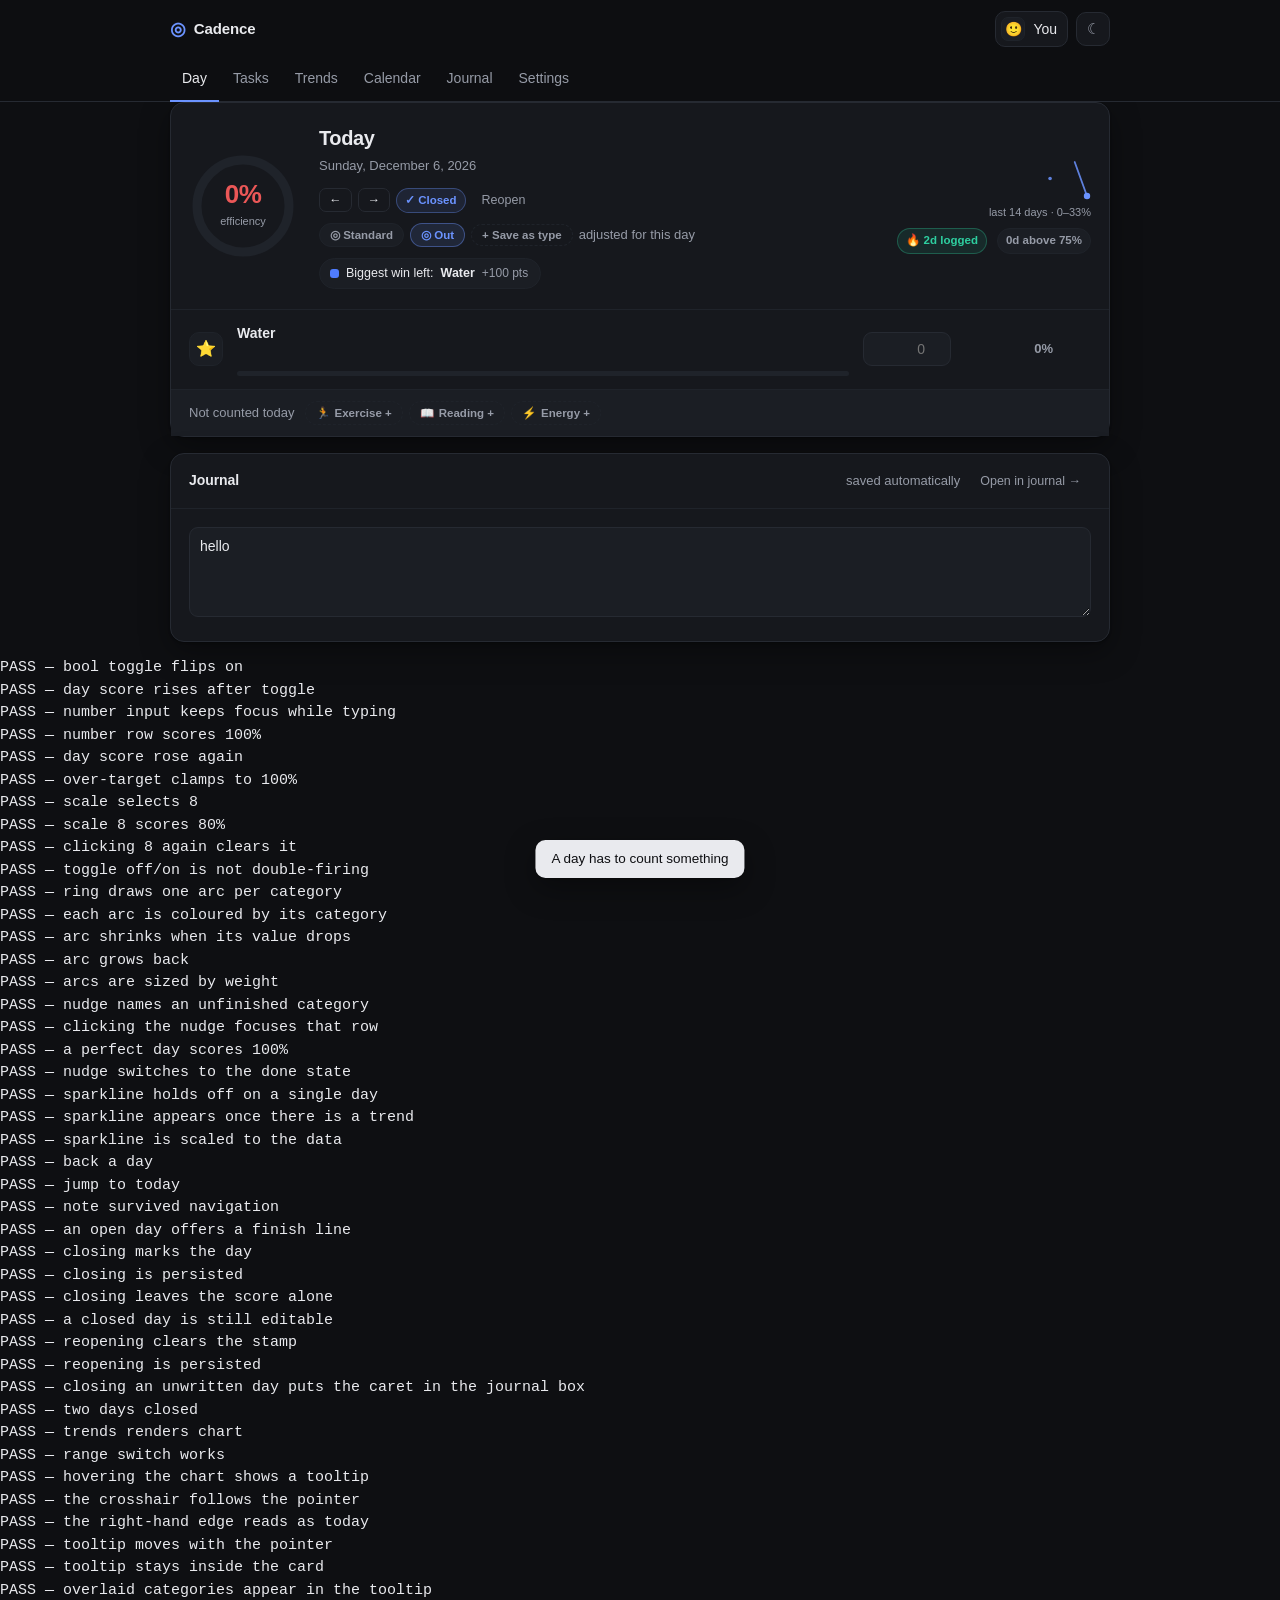
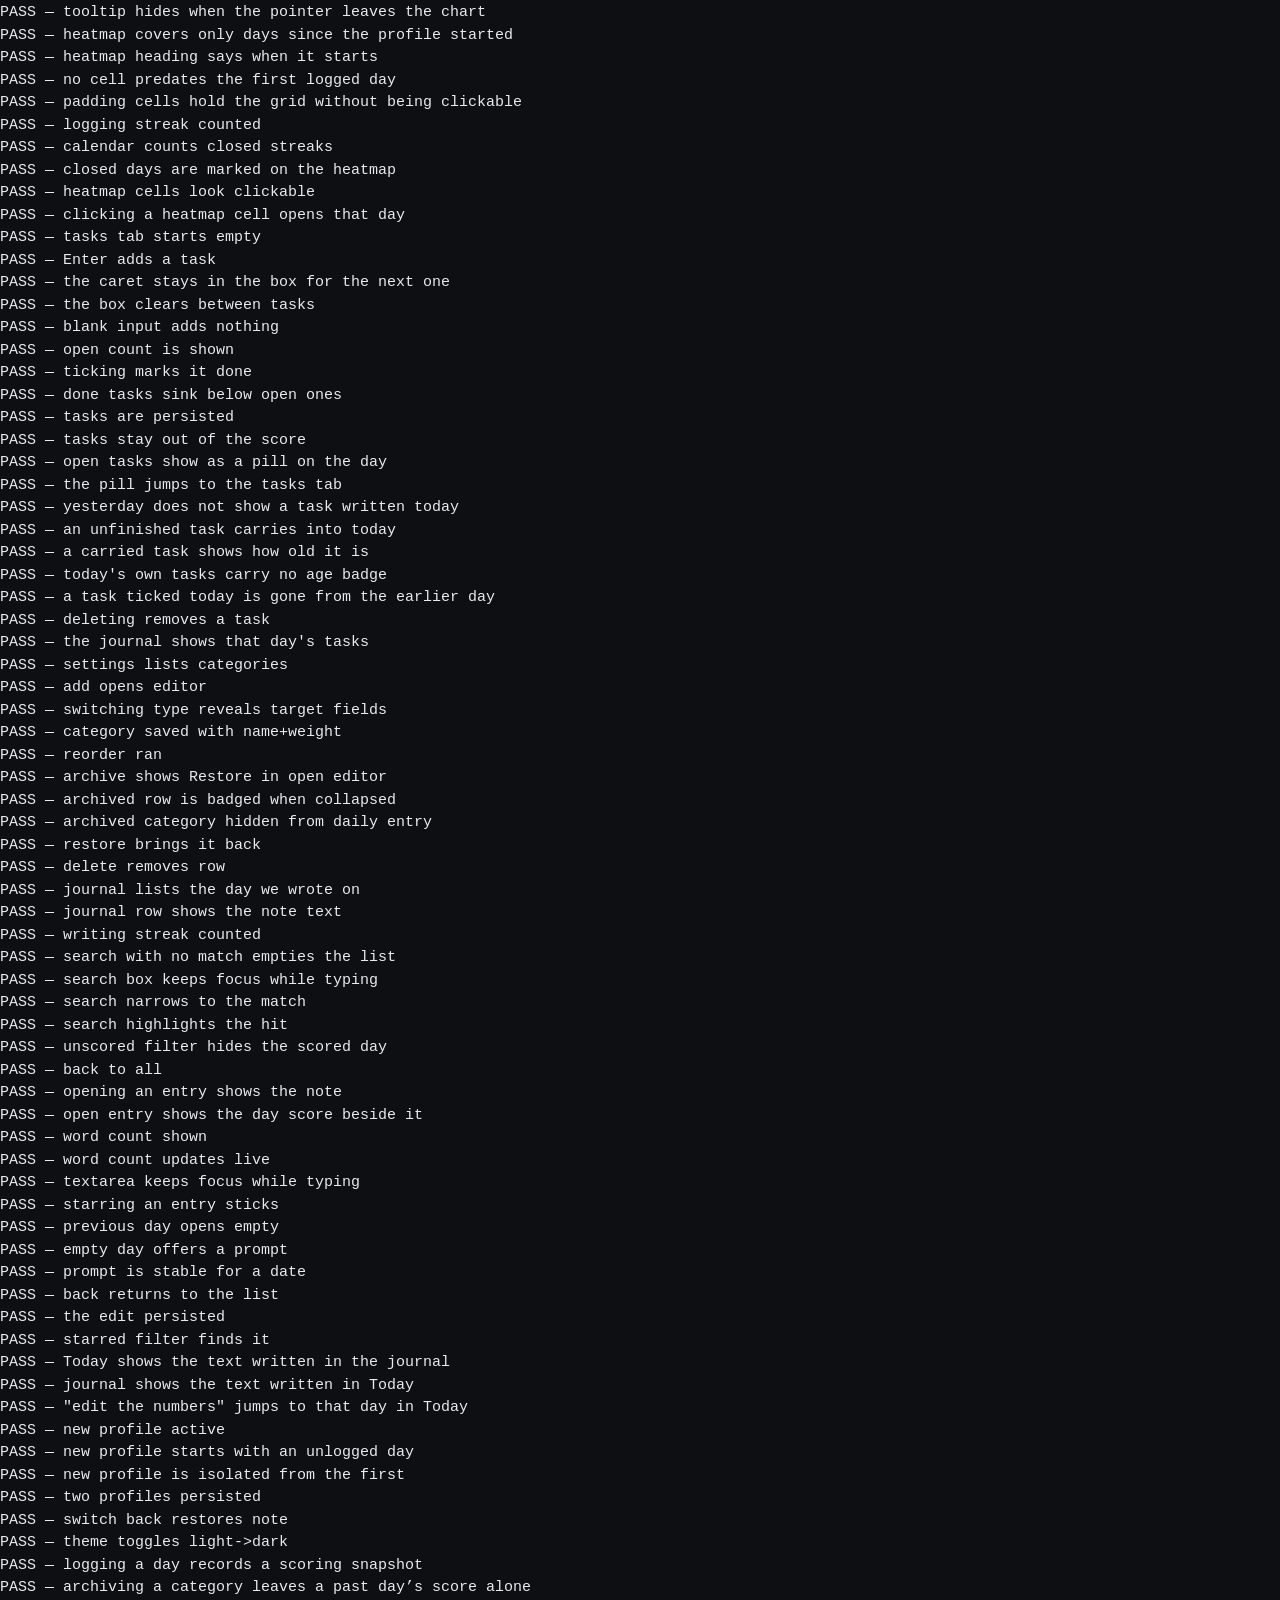
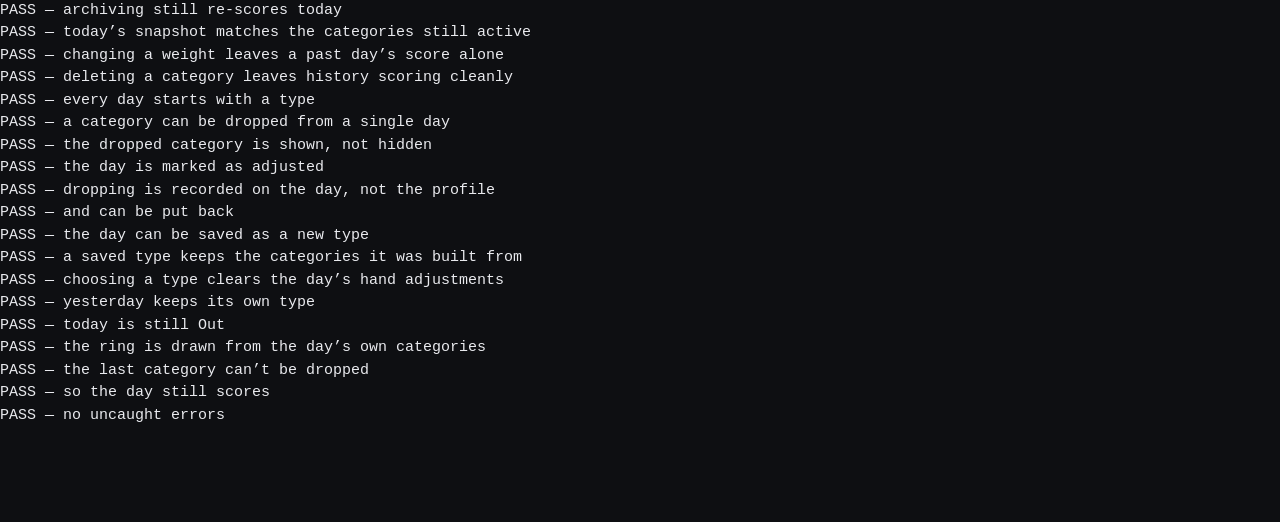
==== smoke-test.html @ 9c0581b5 "Stage 6 step 2: day types, so a Saturday isn't scored as a failed Monday A type is a name, an icon a" ====
<!DOCTYPE html>
<html lang="en"><head><meta charset="utf-8"><title>smoke</title><link rel="stylesheet" href="styles.css"></head>
<body>
<header class="topbar">
  <div class="wrap topbar-inner">
    <div class="brand"><span class="brand-mark">◎</span> Cadence</div>
    <div class="topbar-right">
      <div class="profile-switch">
        <button id="profileBtn" class="profile-btn"><span id="profileAvatar" class="avatar">🙂</span><span id="profileName">—</span></button>
        <div id="profileMenu" class="menu" hidden></div>
      </div>
      <button id="themeBtn" class="icon-btn">◐</button>
    </div>
  </div>
  <nav class="wrap tabs" id="tabs">
    <button class="tab is-active" data-view="today">Day</button>
    <button class="tab" data-view="tasks">Tasks</button>
    <button class="tab" data-view="trends">Trends</button>
    <button class="tab" data-view="calendar">Calendar</button>
    <button class="tab" data-view="journal">Journal</button>
    <button class="tab" data-view="settings">Settings</button>
  </nav>
</header>
<main class="wrap" id="view"></main>
<div id="toast" class="toast" hidden></div>
<input type="file" id="importFile" hidden>
<script>
// Stash any real data before the app boots, and put it back when the run ends —
// this page writes to the same localStorage key the app uses.
window.__saved = localStorage.getItem('cadence.v1');
localStorage.removeItem('cadence.v1');
window.addEventListener('unload', restore);
function restore(){
  if (window.__saved === null) localStorage.removeItem('cadence.v1');
  else localStorage.setItem('cadence.v1', window.__saved);
}
window.__errs=[];window.onerror=(m,s,l)=>{window.__errs.push(m+' @'+l)};
window.confirm=()=>true; window.prompt=()=>'Tester';
</script>
<script src="app.js"></script>
<script>
// `var` so the failsafe block at the bottom can still read the partial results.
var out=[]; const ok=(n,c,d)=>out.push((c?'PASS':'FAIL')+' — '+n+(d&&!c?'  ['+d+']':''));
const click=el=>el.dispatchEvent(new MouseEvent('click',{bubbles:true}));
const q=s=>document.querySelector(s), qq=s=>[...document.querySelectorAll(s)];
const score=()=>q('#ringVal')?q('#ringVal').textContent:'?';
// Select tabs by name, not index — the nav gains tabs over time.
const tab=v=>click(q('.tab[data-view="'+v+'"]'));
const type=(el,v)=>{el.value=v; el.dispatchEvent(new Event('input',{bubbles:true}));};

// --- today: bool toggle
const tog=q('.toggle'); click(tog);
ok('bool toggle flips on', q('.toggle').getAttribute('aria-pressed')==='true');
ok('day score rises after toggle', score()!=='—' && score()!=='0%', 'score='+score());
const after1=score();

// --- number input, live update, no re-render (focus kept)
const num=q('input[data-kind="num"]'); num.focus();
num.value='8'; num.dispatchEvent(new Event('input',{bubbles:true}));
ok('number input keeps focus while typing', document.activeElement===num);
ok('number row scores 100%', num.closest('.metric').querySelector('.m-score').textContent==='100%',
   num.closest('.metric').querySelector('.m-score').textContent);
ok('day score rose again', score()!==after1, 'was '+after1+' now '+score());

// --- over-target clamps at 100
num.value='99'; num.dispatchEvent(new Event('input',{bubbles:true}));
ok('over-target clamps to 100%', num.closest('.metric').querySelector('.m-score').textContent==='100%');

// --- scale
const s8=q('.scale button[data-val="8"]'); click(s8);
ok('scale selects 8', q('.scale button[data-val="8"]').classList.contains('on'));
ok('scale 8 scores 80%', q('.scale').closest('.metric').querySelector('.m-score').textContent==='80%',
   q('.scale').closest('.metric').querySelector('.m-score').textContent);
click(q('.scale button[data-val="8"]'));
ok('clicking 8 again clears it', !q('.scale button[data-val="8"]').classList.contains('on'));

// --- no duplicate listeners: toggle twice returns to off
const t2=q('.toggle'); click(t2); click(q('.toggle'));
ok('toggle off/on is not double-firing', q('.toggle').getAttribute('aria-pressed')==='true');

// --- segmented ring: one arc per category, live-updating
// NB: every render() replaces #view, so re-query after any click — a stale reference
// is detached and its events never reach the delegated listener.
const seg=id=>q('.seg-fill[data-seg="'+id+'"]').getAttribute('stroke-dasharray');
ok('ring draws one arc per category', qq('.seg-fill').length===5, 'arcs='+qq('.seg-fill').length);
ok('each arc is coloured by its category', new Set(qq('.seg-fill').map(a=>a.getAttribute('stroke'))).size===5);
const n1=q('input[data-kind="num"]'), sid=n1.dataset.set;
type(n1,'99'); const segFull=seg(sid);
type(n1,'2');  const segSmall=seg(sid);
ok('arc shrinks when its value drops', parseFloat(segSmall)<parseFloat(segFull), segFull+' -> '+segSmall);
type(n1,'99');
ok('arc grows back', seg(sid)===segFull);

// weight decides how much of the circle a category owns
tab('settings');
click(qq('[data-edit]')[1]);
const wIn=q('[data-f="weight"]'); wIn.value='3'; wIn.dispatchEvent(new Event('change',{bubbles:true}));
click(q('[data-done]')); tab('today');
ok('arcs are sized by weight', (()=>{
  const w=qq('.seg-track').map(t=>parseFloat(t.getAttribute('stroke-dasharray')));
  return Math.max(...w) > Math.min(...w)*2;
})(), qq('.seg-track').map(t=>Math.round(parseFloat(t.getAttribute('stroke-dasharray')))).join('/'));

// --- "one thing left" nudge
ok('nudge names an unfinished category', !!q('#nudge') && q('#nudge').textContent.includes('Biggest win left'), q('#nudge')&&q('#nudge').textContent);
click(q('#nudge'));
ok('clicking the nudge focuses that row', !!document.activeElement.closest('.metric'));
// finish everything -> the nudge turns into the done state
qq('input[data-kind="num"]').forEach(i=>type(i,'999'));
if(q('.toggle').getAttribute('aria-pressed')!=='true') click(q('.toggle'));
click(q('.scale button[data-val="10"]'));
ok('a perfect day scores 100%', score()==='100%', score());
ok('nudge switches to the done state', q('#nudge').classList.contains('done'), q('#nudge').textContent);

// --- sparkline needs more than one logged day
ok('sparkline holds off on a single day', !q('.spark') && !!q('.spark-empty'));
click(q('[data-day="-1"]')); click(q('.toggle'));   // log yesterday too
click(q('[data-day="today"]'));
ok('sparkline appears once there is a trend', !!q('.spark'), q('#view').innerHTML.includes('spark-empty')?'still empty':'?');
ok('sparkline is scaled to the data', /last 14 days · \d+–\d+%/.test(q('.spark-cap').textContent), q('.spark-cap')&&q('.spark-cap').textContent);

// --- notes persist through a view round-trip
q('#note').value='hello'; q('#note').dispatchEvent(new Event('input',{bubbles:true}));

// --- date nav
const before=q('.day-meta h1').textContent;
click(q('[data-day="-1"]'));
ok('back a day', q('.day-meta h1').textContent==='Yesterday', q('.day-meta h1').textContent);
click(q('[data-day="today"]'));
ok('jump to today', q('.day-meta h1').textContent==='Today');
ok('note survived navigation', q('#note').value==='hello', JSON.stringify(q('#note').value));

// --- close the day: a ritual and a stat, never a lock
const scoreBeforeClose=score();
ok('an open day offers a finish line', !!q('[data-close]'));
click(q('[data-close]'));
ok('closing marks the day', !!q('.pill.closed') && !!q('[data-reopen]'));
ok('closing is persisted', localStorage.getItem('cadence.v1').includes('closedAt'));
ok('closing leaves the score alone', score()===scoreBeforeClose, scoreBeforeClose+' -> '+score());
ok('a closed day is still editable', !q('.metric input[disabled]') && !q('.toggle[disabled]'));
click(q('[data-reopen]'));
ok('reopening clears the stamp', !!q('[data-close]') && !q('.pill.closed'));
ok('reopening is persisted', !localStorage.getItem('cadence.v1').includes('closedAt'));
// closing a day with nothing written asks for a line
click(q('[data-day="-1"]'));
click(q('[data-close]'));
ok('closing an unwritten day puts the caret in the journal box', document.activeElement===q('#note'));
click(q('[data-day="today"]')); click(q('[data-close]'));
ok('two days closed', qq('[data-reopen]').length===1);

// --- views render
tab('trends');
ok('trends renders chart', !!q('svg.chart') && q('#view').textContent.includes('average efficiency'));
click(q('[data-range="7"]'));
ok('range switch works', q('#view').textContent.includes('last 7 days'));

// --- chart crosshair
const hover=f=>{const s=q('svg.chart'), b=s.getBoundingClientRect();
  s.dispatchEvent(new PointerEvent('pointermove',{bubbles:true,clientX:b.left+b.width*f,clientY:b.top+b.height/2}));};
hover(0.99);
ok('hovering the chart shows a tooltip', !q('#chartTip').hidden && q('#chartTip').textContent.includes('Overall'),
   q('#chartTip').hidden?'hidden':q('#chartTip').textContent);
ok('the crosshair follows the pointer', !q('#crosshair').hidden);
ok('the right-hand edge reads as today', q('#chartTip').textContent.includes('Today'), q('#chartTip').textContent);
const tipX=q('#chartTip').style.left;
hover(0.05);
ok('tooltip moves with the pointer', q('#chartTip').style.left!==tipX, tipX+' -> '+q('#chartTip').style.left);
ok('tooltip stays inside the card', parseFloat(q('#chartTip').style.left)>=q('#chartTip').offsetWidth/2-0.5,
   'left='+q('#chartTip').style.left+' width='+q('#chartTip').offsetWidth);
// overlay a category and it joins the readout
click(q('[data-toggle-series]'));
hover(0.99);
ok('overlaid categories appear in the tooltip', q('#chartTip').querySelectorAll('.tip-row').length===2,
   'rows='+q('#chartTip').querySelectorAll('.tip-row').length);
q('.stats').dispatchEvent(new PointerEvent('pointermove',{bubbles:true,clientX:5,clientY:5}));
ok('tooltip hides when the pointer leaves the chart', q('#chartTip').hidden && q('#crosshair').hidden);
click(q('[data-toggle-series]'));
tab('calendar');
// the heatmap starts when the profile did — no offering to log days that predate the app
ok('heatmap covers only days since the profile started', qq('.heat i[data-jump]').length===2,
   'loggable cells='+qq('.heat i[data-jump]').length);
ok('heatmap heading says when it starts', q('#view').textContent.includes('Since'),
   q('.card-head h2')&&q('.card-head h2').textContent);
ok('no cell predates the first logged day', (()=>{
  const first=qq('.heat i[data-jump]').map(c=>c.dataset.jump).sort()[0];
  const y=new Date(); y.setDate(y.getDate()-1);
  const yk=y.getFullYear()+'-'+String(y.getMonth()+1).padStart(2,'0')+'-'+String(y.getDate()).padStart(2,'0');
  return first===yk;
})(), qq('.heat i[data-jump]').map(c=>c.dataset.jump).join(','));
ok('padding cells hold the grid without being clickable', qq('.heat i.pre').every(c=>!c.dataset.jump));
ok('logging streak counted', q('#view').textContent.includes('1d'));
ok('calendar counts closed streaks', q('#view').textContent.includes('current closed streak')
   && q('#view').textContent.includes('longest closed streak'));
ok('closed days are marked on the heatmap', qq('.heat i.closed').length===2, 'marked='+qq('.heat i.closed').length);
ok('heatmap cells look clickable', getComputedStyle(q('.heat i[data-jump]')).cursor==='pointer', getComputedStyle(q('.heat i[data-jump]')).cursor);
click(qq('.heat i').find(c=>c.classList.contains('today')));
ok('clicking a heatmap cell opens that day', !!q('.day-head'));
tab('calendar');

// --- tasks: written on a day, carried until ticked, never scored
tab('tasks');
ok('tasks tab starts empty', !q('.task') && q('#view').textContent.includes('Nothing here yet'));
const addTask=t=>{const i=q('#taskInput'); i.value=t;
  i.dispatchEvent(new KeyboardEvent('keydown',{key:'Enter',bubbles:true}));};
addTask('Call the dentist');
addTask('Post the form');
ok('Enter adds a task', qq('.task').length===2, 'tasks='+qq('.task').length);
ok('the caret stays in the box for the next one', document.activeElement===q('#taskInput'));
ok('the box clears between tasks', q('#taskInput').value==='');
ok('blank input adds nothing', (()=>{addTask('   ');return qq('.task').length===2})());
ok('open count is shown', q('#view').textContent.includes('2 to do'));

// ticking one
click(qq('.check')[0]);
ok('ticking marks it done', qq('.task.is-done').length===1);
ok('done tasks sink below open ones', qq('.task')[1].classList.contains('is-done'), qq('.task').map(t=>t.className).join(' | '));
ok('tasks are persisted', localStorage.getItem('cadence.v1').includes('Call the dentist'));

// scoring is untouched
tab('today');
const scoreWithTasks=score();
ok('tasks stay out of the score', scoreWithTasks==='100%', scoreWithTasks);
ok('open tasks show as a pill on the day', !!q('[data-gotasks]') && q('[data-gotasks]').textContent.includes('1'),
   q('[data-gotasks]')&&q('[data-gotasks]').textContent);
click(q('[data-gotasks]'));
ok('the pill jumps to the tasks tab', !!q('#taskInput'));

// carry-over: an unfinished task follows you forward, wearing its age
click(q('[data-day="-1"]'));
ok('yesterday does not show a task written today', qq('.task').length===0, 'tasks='+qq('.task').length);
addTask('Left over from yesterday');
click(q('[data-day="today"]'));
ok('an unfinished task carries into today', q('#view').textContent.includes('Left over from yesterday'));
ok('a carried task shows how old it is', !!q('.task-age') && q('.task-age').textContent==='1d',
   q('.task-age')&&q('.task-age').textContent);
ok('today\'s own tasks carry no age badge', qq('.task').length===3 && qq('.task-age').length===1,
   'tasks='+qq('.task').length+' ages='+qq('.task-age').length);
// ticking a carried task takes it off tomorrow's list, not yesterday's record
click(qq('.check').find(c=>!c.classList.contains('on')));
click(q('[data-day="-1"]'));
ok('a task ticked today is gone from the earlier day', !q('#view').textContent.includes('Left over from yesterday'),
   'still listed on the day it was written');
click(q('[data-day="today"]'));

// deleting
const beforeDel=qq('.task').length;
click(q('[data-taskdel]'));
ok('deleting removes a task', qq('.task').length===beforeDel-1, beforeDel+' -> '+qq('.task').length);

// tasks appear alongside the journal entry for that day
tab('journal'); click(q('.jrow'));
ok('the journal shows that day\'s tasks', !!q('.jb-tasks'), 'no task list in the aside');

// --- a note or a task alone does not count as a logged day
tab('settings');
ok('settings lists categories', qq('.mrow').length===5, 'rows='+qq('.mrow').length);

// --- add / edit / weight / delete a category
click(q('[data-add]'));
ok('add opens editor', !!q('.mrow.editing'));
const nameIn=q('[data-f="name"]'); nameIn.value='Water'; nameIn.dispatchEvent(new Event('change',{bubbles:true}));
const typeSel=q('[data-f="type"]'); typeSel.value='target'; typeSel.dispatchEvent(new Event('change',{bubbles:true}));
ok('switching type reveals target fields', !!q('[data-f="target"]') && !!q('[data-f="unit"]'));
const w=q('[data-f="weight"]'); w.value='3'; w.dispatchEvent(new Event('change',{bubbles:true}));
click(q('[data-color]'));
click(q('[data-done]'));
ok('category saved with name+weight', q('#view').textContent.includes('Water') && q('#view').textContent.includes('weight ×3'));
// reorder
click(qq('[data-move]').filter(b=>b.dataset.dir==='-1' && !b.disabled)[0]);
ok('reorder ran', qq('.mrow').length===6);
// archive
click(q('[data-edit]')); click(q('[data-archive]'));
ok('archive shows Restore in open editor', q('#view').textContent.includes('Restore'));
click(q('[data-done]'));
ok('archived row is badged when collapsed', q('#view').textContent.includes('archived'));
tab('today');
ok('archived category hidden from daily entry', qq('.metric').length===5, 'rows='+qq('.metric').length);
tab('settings');
click(q('[data-edit]')); click(q('[data-archive]')); click(q('[data-done]'));   // restore
ok('restore brings it back', !q('#view').textContent.includes('archived'));
click(q('[data-edit]')); const delId=q('[data-del]').dataset.del; click(q('[data-del]'));
ok('delete removes row', qq('.mrow').length===5, 'rows='+qq('.mrow').length);

// --- journal: the list is a lens on the same note the Today view writes
tab('journal');
ok('journal lists the day we wrote on', qq('.jrow').length===1, 'rows='+qq('.jrow').length);
ok('journal row shows the note text', q('.jrow-text').textContent.includes('hello'));
ok('writing streak counted', q('#view').textContent.includes('writing streak'));

// search
type(q('#jSearch'),'zzzz');
ok('search with no match empties the list', qq('.jrow').length===0 && q('.jlist').textContent.includes('Nothing matches'));
ok('search box keeps focus while typing', (()=>{const s=q('#jSearch');s.focus();type(s,'hell');return document.activeElement===s})());
ok('search narrows to the match', qq('.jrow').length===1);
ok('search highlights the hit', !!q('.jrow-text mark'));
type(q('#jSearch'),'');

// band filter
click(q('[data-jband="unscored"]'));
ok('unscored filter hides the scored day', qq('.jrow').length===0, 'rows='+qq('.jrow').length);
click(q('[data-jband="all"]'));
ok('back to all', qq('.jrow').length===1);

// open an entry, write, come back
click(q('.jrow'));
ok('opening an entry shows the note', q('#jNote') && q('#jNote').value==='hello', q('#jNote')&&q('#jNote').value);
ok('open entry shows the day score beside it', !!q('.jaside #ringVal'));
ok('word count shown', q('#jCount').textContent==='1 word', q('#jCount').textContent);
type(q('#jNote'),'hello there world');
ok('word count updates live', q('#jCount').textContent==='3 words', q('#jCount').textContent);
ok('textarea keeps focus while typing', (()=>{const n=q('#jNote');n.focus();type(n,'hello there world');return document.activeElement===n})());
click(q('[data-jstar]'));
ok('starring an entry sticks', !!q('[data-jstar].on'));
click(q('[data-jday="-1"]'));
ok('previous day opens empty', q('#jNote').value==='');
ok('empty day offers a prompt', !!q('.jprompt'));
ok('prompt is stable for a date', (()=>{const a=q('.jprompt').textContent;click(q('[data-jday="1"]'));click(q('[data-jday="-1"]'));return q('.jprompt').textContent===a})());
click(q('[data-jback]'));
ok('back returns to the list', !!q('.jlist'));
ok('the edit persisted', q('.jrow-text').textContent.includes('hello there world'));
ok('starred filter finds it', (()=>{click(q('[data-jstarred]'));return qq('.jrow').length===1})());
click(q('[data-jstarred]'));

// the journal and Today write the same text
tab('today');
ok('Today shows the text written in the journal', q('#note').value==='hello there world', q('#note').value);
type(q('#note'),'hello');
tab('journal');
ok('journal shows the text written in Today', q('.jrow-text').textContent.includes('hello'));
click(q('.jrow')); click(q('[data-jtoday]'));
ok('"edit the numbers" jumps to that day in Today', !!q('.day-head') && q('.day-meta h1').textContent==='Today');

// --- profile switch + isolation
click(q('#profileBtn')); click(q('[data-newprofile]'));
ok('new profile active', q('#profileName').textContent==='Tester');
tab('today');
ok('new profile starts with an unlogged day', score()==='—' && !q('#note').value, 'score='+score());
ok('new profile is isolated from the first', qq('.metric').length===5);
const raw=JSON.parse(localStorage.getItem('cadence.v1'));
ok('two profiles persisted', Object.keys(raw.profiles).length===2, Object.keys(raw.profiles).length);
click(q('#profileBtn')); click(qq('[data-switch]')[0]);
ok('switch back restores note', (()=>{tab('today');return q('#note').value==='hello'})(), q('#note').value);

// --- theme cycle
click(q('#themeBtn')); const l=document.documentElement.classList.contains('dark');
click(q('#themeBtn')); const d=document.documentElement.classList.contains('dark');
ok('theme toggles light->dark', l===false && d===true, 'light='+l+' dark='+d);

// --- scoring snapshots: history is frozen, the day in progress is not
const dk=n=>{const x=new Date();x.setDate(x.getDate()+n);
  return x.getFullYear()+'-'+String(x.getMonth()+1).padStart(2,'0')+'-'+String(x.getDate()).padStart(2,'0')};
const stored=k=>{const r=JSON.parse(localStorage.getItem('cadence.v1'));
  return r.profiles[r.activeProfileId].entries[k]};
const pct=s=>parseInt(s,10);

tab('today');
if (q('[data-day="today"]')) click(q('[data-day="today"]'));
// three days back: untouched by the tests above, so its snapshot is written here
click(q('[data-day="-1"]')); click(q('[data-day="-1"]')); click(q('[data-day="-1"]'));
click(q('.toggle'));
const yKey=dk(-3), yScore=score();
// Archive anything except the yes/no category — the toggle is how these tests log a day.
const boolId=q('.toggle').dataset.set;
const otherEdit=()=>qq('[data-edit]').filter(b=>b.dataset.edit!==boolId)[0];
ok('logging a day records a scoring snapshot',
   !!stored(yKey) && Object.keys(stored(yKey).scoring||{}).length===qq('.metric').length,
   JSON.stringify(stored(yKey)&&stored(yKey).scoring));

// archive a category the day was scored against — the past must not move
tab('settings'); click(otherEdit()); click(q('[data-archive]'));
tab('today');
ok('archiving a category leaves a past day’s score alone', score()===yScore,
   'was '+yScore+', now '+score());

// the day in progress still follows the current setup
click(q('[data-day="today"]')); click(q('.toggle'));
const t1=pct(score());
tab('settings'); click(otherEdit()); click(q('[data-archive]'));
tab('today');
ok('archiving still re-scores today', pct(score())>t1, 'was '+t1+'%, now '+score());
ok('today’s snapshot matches the categories still active',
   Object.keys(stored(dk(0)).scoring).length===qq('.metric').length,
   Object.keys(stored(dk(0)).scoring).length+' snapshot vs '+qq('.metric').length+' rows');

// a weight change is likewise frozen out of history
click(q('[data-day="-1"]'));
const wBefore=score();
tab('settings'); click(otherEdit());
const wt=q('[data-f="weight"]'); wt.value='5'; wt.dispatchEvent(new Event('change',{bubbles:true}));
tab('today');
ok('changing a weight leaves a past day’s score alone', score()===wBefore,
   'was '+wBefore+', now '+score());

// deleting takes the values with it, so the day rescores — but must not break
tab('settings'); click(otherEdit()); click(q('[data-del]'));
tab('today');
ok('deleting a category leaves history scoring cleanly', score()!=='?' && !isNaN(pct(score())), score());

// --- day types: what a day was for, not one definition for all 365
tab('today');
if (q('[data-day="today"]')) click(q('[data-day="today"]'));
ok('every day starts with a type', !!q('.tchip.on'), q('.types')&&q('.types').textContent);
const rowsAll=qq('.metric').length;
const dropId=qq('.m-off')[0].dataset.dropm;
click(qq('.m-off')[0]);
ok('a category can be dropped from a single day', qq('.metric').length===rowsAll-1,
   rowsAll+' -> '+qq('.metric').length);
ok('the dropped category is shown, not hidden', !!q('[data-addm="'+dropId+'"]'));
ok('the day is marked as adjusted', q('.types').textContent.includes('adjusted'));
ok('dropping is recorded on the day, not the profile',
   (stored(dk(0)).off||[]).length===1 && !(stored(dk(-3)).off||[]).length);
const dropped=score();
click(q('[data-addm="'+dropId+'"]'));
ok('and can be put back', qq('.metric').length===rowsAll && score()!==dropped,
   score()+' vs '+dropped);

// saving the day as a type, which is the only way to make one until Settings catches up
window.prompt=()=>'Out';
click(qq('.m-off')[0]); click(q('[data-savetype]'));
ok('the day can be saved as a new type', qq('.tchip').length>2 &&
   q('.tchip.on').textContent.includes('Out'), q('.types').textContent);
const outRows=qq('.metric').length;
ok('a saved type keeps the categories it was built from', outRows===rowsAll-1,
   outRows+' vs '+rowsAll);
ok('choosing a type clears the day’s hand adjustments', !(stored(dk(0)).off||[]).length);

// the type belongs to the day, not to the app
click(q('[data-day="-1"]'));
ok('yesterday keeps its own type', !q('.tchip.on').textContent.includes('Out'),
   q('.tchip.on').textContent);
click(q('[data-day="today"]'));
ok('today is still Out', q('.tchip.on').textContent.includes('Out'));
ok('the ring is drawn from the day’s own categories', qq('.seg-fill').length===outRows,
   qq('.seg-fill').length+' arcs vs '+outRows+' rows');

// a day always scores something — the last category can't be dropped
window.prompt=()=>'Bare';
while (qq('.m-off').length>1) click(qq('.m-off')[0]);
click(qq('.m-off')[0]);
ok('the last category can’t be dropped', qq('.metric').length===1, qq('.metric').length);
ok('so the day still scores', score()!=='—', score());

ok('no uncaught errors', window.__errs.length===0, window.__errs.join(' | '));
restore();   // hand the browser back its real data
document.title = out.filter(l=>l.startsWith('FAIL')).length ? 'FAILURES' : 'ALL PASS';
const pre=document.createElement('pre'); pre.id='results'; pre.textContent=out.join('\n');
document.body.appendChild(pre);
</script>
<script>
// Failsafe: if the block above threw, it never printed anything and the run looks like
// silence rather than failure. Say so out loud, and show how far it got.
if (!document.getElementById('results')) {
  const pre=document.createElement('pre'); pre.id='results';
  const done = window.out || [];
  pre.textContent = (done.join('\n')+'\n') +
    'SUITE ABORTED after the above — '+(window.__errs.join(' | ')||'no error captured');
  document.body.appendChild(pre);
  document.title='FAILURES';
  restore();
}
</script>
</body></html>
---- styles.css ----
/* ---------- theme ---------- */
:root {
  --bg: #f7f7f8;
  --panel: #ffffff;
  --panel-2: #fbfbfc;
  --line: #e6e6ea;
  --line-soft: #f0f0f3;
  --text: #16171a;
  --muted: #767a85;
  --faint: #9ea3ad;
  --accent: #4f7cff;
  --good: #12b886;
  --warn: #f2994a;
  --bad: #eb5757;
  --shadow: 0 1px 2px rgba(16,17,26,.04), 0 8px 24px rgba(16,17,26,.05);
  --radius: 14px;
  --radius-sm: 9px;
}
/* Dark values are applied via a .dark class on <html>, set by JS from the
   stored preference (auto / light / dark). */
html.dark {
  --bg: #0e0f12;
  --panel: #16181d;
  --panel-2: #1b1e24;
  --line: #262a32;
  --line-soft: #1f232a;
  --text: #e9eaee;
  --muted: #969ba7;
  --faint: #6c7280;
  --accent: #6b93ff;
  --good: #2ecfa0;
  --shadow: 0 1px 2px rgba(0,0,0,.3), 0 10px 30px rgba(0,0,0,.35);
  color-scheme: dark;
}

* { box-sizing: border-box; }
html, body { margin: 0; padding: 0; }
body {
  background: var(--bg);
  color: var(--text);
  font: 15px/1.5 -apple-system, BlinkMacSystemFont, "Segoe UI", Inter, Roboto, Helvetica, Arial, sans-serif;
  -webkit-font-smoothing: antialiased;
  padding-bottom: 80px;
}
.wrap { max-width: 980px; margin: 0 auto; padding: 0 20px; }

/* ---------- topbar ---------- */
.topbar {
  position: sticky; top: 0; z-index: 40;
  background: color-mix(in srgb, var(--bg) 88%, transparent);
  backdrop-filter: saturate(180%) blur(12px);
  border-bottom: 1px solid var(--line);
}
.topbar-inner { display: flex; align-items: center; justify-content: space-between; height: 58px; }
.brand { font-weight: 650; letter-spacing: -.01em; display: flex; align-items: center; gap: 8px; }
.brand-mark { color: var(--accent); font-size: 18px; }
.topbar-right { display: flex; align-items: center; gap: 8px; }

.icon-btn {
  border: 1px solid var(--line); background: var(--panel); color: var(--muted);
  width: 34px; height: 34px; border-radius: 10px; cursor: pointer; font-size: 15px;
  display: grid; place-items: center; transition: .15s;
}
.icon-btn:hover { color: var(--text); border-color: var(--faint); }

.profile-switch { position: relative; }
.profile-btn {
  display: flex; align-items: center; gap: 8px;
  border: 1px solid var(--line); background: var(--panel); color: var(--text);
  padding: 5px 10px 5px 5px; border-radius: 10px; cursor: pointer; font-size: 14px; font-weight: 500;
}
.profile-btn:hover { border-color: var(--faint); }
.avatar {
  width: 24px; height: 24px; border-radius: 7px; background: var(--panel-2);
  display: grid; place-items: center; font-size: 14px; border: 1px solid var(--line-soft);
}
.menu {
  position: absolute; right: 0; top: calc(100% + 6px); min-width: 220px;
  background: var(--panel); border: 1px solid var(--line); border-radius: 12px;
  box-shadow: var(--shadow); padding: 6px; z-index: 50;
}
.menu-item {
  display: flex; align-items: center; gap: 9px; width: 100%; text-align: left;
  background: none; border: 0; color: var(--text); padding: 8px 9px; border-radius: 8px;
  cursor: pointer; font-size: 14px; font-family: inherit;
}
.menu-item:hover { background: var(--panel-2); }
.menu-item.is-active { color: var(--accent); font-weight: 600; }
.menu-sep { height: 1px; background: var(--line-soft); margin: 6px 4px; }

.tabs { display: flex; gap: 2px; }
.tab {
  background: none; border: 0; border-bottom: 2px solid transparent;
  color: var(--muted); font: inherit; font-size: 14px; font-weight: 500;
  padding: 10px 12px 11px; cursor: pointer; margin-bottom: -1px;
}
.tab:hover { color: var(--text); }
.tab.is-active { color: var(--text); border-bottom-color: var(--accent); }

/* ---------- layout ---------- */
main { padding-top: 26px; }
.card {
  background: var(--panel); border: 1px solid var(--line);
  border-radius: var(--radius); box-shadow: var(--shadow);
}
.card + .card { margin-top: 16px; }
.card-head {
  display: flex; align-items: center; justify-content: space-between; gap: 12px;
  padding: 15px 18px; border-bottom: 1px solid var(--line-soft);
}
.card-head h2 { margin: 0; font-size: 14px; font-weight: 600; letter-spacing: -.005em; }
.card-body { padding: 18px; }
.sub { color: var(--muted); font-size: 13px; }
.row { display: flex; align-items: center; gap: 10px; }
.spacer { flex: 1; }
.grid-2 { display: grid; grid-template-columns: 1fr 1fr; gap: 16px; }
@media (max-width: 720px) { .grid-2 { grid-template-columns: 1fr; } }

/* ---------- buttons / inputs ---------- */
button, input, select, textarea { font-family: inherit; }
.btn {
  border: 1px solid var(--line); background: var(--panel); color: var(--text);
  padding: 7px 13px; border-radius: 9px; font-size: 13.5px; font-weight: 500; cursor: pointer;
  transition: .15s;
}
.btn:hover { border-color: var(--faint); }
.btn.primary { background: var(--accent); border-color: var(--accent); color: #fff; }
.btn.primary:hover { filter: brightness(1.06); }
.btn.ghost { border-color: transparent; background: transparent; color: var(--muted); }
.btn.ghost:hover { background: var(--panel-2); color: var(--text); }
.btn.danger { color: var(--bad); border-color: color-mix(in srgb, var(--bad) 35%, var(--line)); }
.btn.sm { padding: 4px 9px; font-size: 12.5px; border-radius: 7px; }

.input, select.input, textarea.input {
  background: var(--panel-2); border: 1px solid var(--line); color: var(--text);
  border-radius: var(--radius-sm); padding: 8px 10px; font-size: 14px; width: 100%;
}
.input:focus { outline: 2px solid color-mix(in srgb, var(--accent) 40%, transparent); outline-offset: -1px; border-color: var(--accent); }
textarea.input { resize: vertical; min-height: 90px; line-height: 1.55; }
label.field { display: block; }
label.field > span { display: block; font-size: 12px; color: var(--muted); margin-bottom: 5px; font-weight: 500; }

/* ---------- today: score header ---------- */
.day-head { display: flex; align-items: center; gap: 22px; padding: 20px 18px; }
.ring { position: relative; flex: none; width: 108px; height: 108px; }
.ring svg { transform: rotate(-90deg); display: block; overflow: visible; }

/* One arc per category: a faint track for its full slice, a colored arc for its score. */
.seg-track { stroke: var(--line-soft); }
.seg-fill {
  transition: stroke-dasharray .4s ease, stroke-width .15s ease, opacity .15s ease;
  cursor: pointer;
}
.ring:hover .seg-fill { opacity: .45; }
.ring:hover .seg-fill.lit, .seg-fill.lit { opacity: 1; stroke-width: 12; }
.metric.lit { background: var(--panel-2); }

.day-side { display: grid; gap: 8px; justify-items: end; }
.spark-cap { font-size: 11px; margin-top: -4px; }
.spark { width: 168px; height: 42px; display: block; overflow: visible; }
.spark-empty { font-size: 11.5px; max-width: 168px; text-align: right; line-height: 1.4; }

.nudge {
  display: flex; align-items: center; gap: 7px; margin-top: 11px;
  background: var(--panel-2); border: 1px solid var(--line-soft); border-radius: 999px;
  padding: 5px 12px 5px 10px; font: inherit; font-size: 12.5px; color: var(--text);
  cursor: pointer; transition: .15s;
}
.nudge:hover { border-color: var(--accent); }
.nudge b { font-weight: 600; }
.nudge .sub { font-size: 12px; }
.nudge.done {
  cursor: default; color: var(--good); font-size: 12.5px;
  border-color: color-mix(in srgb, var(--good) 30%, transparent);
  background: color-mix(in srgb, var(--good) 8%, transparent);
}
.ring-label {
  position: absolute; inset: 0; display: grid; place-items: center; text-align: center;
}
.ring-label b { display: block; font-size: 26px; font-weight: 650; letter-spacing: -.02em; line-height: 1.1; }
.ring-label span { font-size: 11px; color: var(--muted); }
.day-meta h1 { margin: 0 0 3px; font-size: 20px; font-weight: 620; letter-spacing: -.02em; }
.day-nav { display: flex; align-items: center; gap: 6px; margin-top: 12px; }
.pill {
  font-size: 11.5px; font-weight: 600; padding: 3px 8px; border-radius: 999px;
  background: var(--panel-2); border: 1px solid var(--line-soft); color: var(--muted);
}
.pill.good { color: var(--good); border-color: color-mix(in srgb, var(--good) 30%, transparent); background: color-mix(in srgb, var(--good) 10%, transparent); }
.pill.closed { color: var(--accent); border-color: color-mix(in srgb, var(--accent) 35%, transparent); background: color-mix(in srgb, var(--accent) 10%, transparent); }

/* The payoff for closing: the ring gives one pulse, then settles. */
.day-head.just-closed .ring { animation: settle 1.1s cubic-bezier(.2,.9,.25,1); }
@keyframes settle {
  0%   { transform: scale(1); }
  28%  { transform: scale(1.075); }
  100% { transform: scale(1); }
}
.day-head.just-closed .seg-fill { animation: lightup 1.1s ease; }
@keyframes lightup { 0%, 100% { stroke-width: 9; } 30% { stroke-width: 12; } }
@media (prefers-reduced-motion: reduce) {
  .day-head.just-closed .ring, .day-head.just-closed .seg-fill { animation: none; }
}

/* ---------- metric rows ---------- */
.metric {
  display: flex; align-items: center; gap: 14px;
  padding: 13px 18px; border-top: 1px solid var(--line-soft);
}
.metric:first-child { border-top: 0; }
.m-icon {
  width: 34px; height: 34px; flex: none; border-radius: 10px; display: grid; place-items: center;
  font-size: 16px; background: var(--panel-2); border: 1px solid var(--line-soft);
}
.m-main { flex: 1; min-width: 0; }
.m-name { font-size: 14px; font-weight: 550; display: flex; align-items: center; gap: 7px; }
.m-sub { font-size: 12px; color: var(--faint); margin-top: 2px; }
/* Quieter rows: the goal/weight line is reference, not something to read every day.
   Only where hovering is possible — on touch there is no way to reveal it. */
@media (hover: hover) {
  .m-sub { opacity: 0; transition: opacity .15s ease; }
  .metric:hover .m-sub, .metric:focus-within .m-sub, .metric.lit .m-sub { opacity: 1; }
}
.m-input { flex: none; display: flex; align-items: center; gap: 8px; }
.m-input .input { width: 88px; text-align: right; }
.m-score { flex: none; width: 46px; text-align: right; font-size: 13px; font-weight: 600; color: var(--muted); font-variant-numeric: tabular-nums; }
.streak { font-size: 11.5px; color: var(--warn); font-weight: 600; }

.bar { height: 5px; border-radius: 99px; background: var(--line-soft); overflow: hidden; margin-top: 7px; }
.bar > i { display: block; height: 100%; border-radius: 99px; transition: width .25s ease; }

/* toggle */
.toggle {
  --w: 46px; width: var(--w); height: 27px; border-radius: 99px; border: 1px solid var(--line);
  background: var(--panel-2); position: relative; cursor: pointer; transition: .18s; flex: none;
}
.toggle::after {
  content: ""; position: absolute; top: 2px; left: 2px; width: 21px; height: 21px; border-radius: 50%;
  background: var(--panel); box-shadow: 0 1px 3px rgba(0,0,0,.25); transition: .18s;
}
.toggle[aria-pressed="true"] { background: var(--good); border-color: var(--good); }
.toggle[aria-pressed="true"]::after { left: calc(100% - 23px); background: #fff; }

/* scale */
.scale { display: flex; gap: 4px; }
.scale button {
  width: 26px; height: 28px; border-radius: 7px; border: 1px solid var(--line);
  background: var(--panel-2); color: var(--muted); cursor: pointer; font-size: 12px; padding: 0;
}
.scale button:hover { border-color: var(--faint); }
.scale button.on { background: var(--accent); border-color: var(--accent); color: #fff; font-weight: 600; }
@media (max-width: 720px) {
  .day-head { flex-wrap: wrap; gap: 16px; }
  .day-side { justify-items: start; flex: 1 1 100%; }
  .spark, .spark-empty { width: 100%; text-align: left; }
}
@media (max-width: 640px) {
  /* Icon and name stay on one line; the control drops to a second line, right-aligned,
     so the bar still sits directly under the name it belongs to. */
  .metric { flex-wrap: wrap; row-gap: 10px; column-gap: 12px; }
  .m-main { flex: 1 1 130px; }
  .m-input { order: 1; margin-left: auto; }
  .m-score { order: 2; }
  .scale button { width: 24px; }
  .m-sub { opacity: 1; }
}

/* ---------- day types ---------- */
/* What kind of day this is. Chips rather than a dropdown: the choice is worth seeing
   without a click, since picking the wrong one quietly changes what the score means. */
.types { display: flex; flex-wrap: wrap; align-items: center; gap: 6px; margin-top: 10px; }
.tchip {
  display: inline-flex; align-items: center; gap: 5px;
  font-size: 11.5px; font-weight: 600; padding: 4px 10px; border-radius: 999px;
  background: var(--panel-2); border: 1px solid var(--line-soft); color: var(--muted);
  cursor: pointer; transition: color .12s, border-color .12s, background .12s;
}
.tchip:hover { color: var(--text); border-color: var(--faint); }
.tchip.on {
  color: var(--accent); border-color: color-mix(in srgb, var(--accent) 40%, transparent);
  background: color-mix(in srgb, var(--accent) 12%, transparent);
}
.tchip.ghost { background: transparent; border-style: dashed; }

/* Categories this kind of day doesn't count — visible, so nothing vanishes silently. */
.offstrip {
  display: flex; flex-wrap: wrap; align-items: center; gap: 6px;
  padding: 11px 18px; border-top: 1px solid var(--line-soft); background: var(--panel-2);
}
.offstrip .sub { margin-right: 4px; }

/* Drop a category from this day alone. Quiet until the row is touched. */
.m-off {
  flex: none; width: 24px; height: 24px; border-radius: 8px; cursor: pointer;
  border: 1px solid transparent; background: transparent; color: var(--faint);
  font-size: 14px; line-height: 1; opacity: 0; transition: opacity .12s, color .12s;
}
.metric:hover .m-off, .m-off:focus-visible { opacity: 1; }
.m-off:hover { color: var(--bad); border-color: var(--line); }

/* ---------- tasks ---------- */
.tasks-head { align-items: flex-start; }
/* A count, not a percentage — tasks are not scored, and a coloured ring would imply
   they were, with a bad day's worth of red for a list you simply wrote long. */
.task-count { flex: none; text-align: right; color: var(--muted); }
.task-count b { display: block; font-size: 22px; font-weight: 620; color: var(--text); font-variant-numeric: tabular-nums; }
.task-count span { font-size: 12px; }
.task-add {
  display: flex; gap: 8px; align-items: center;
  padding: 12px 18px; border-top: 1px solid var(--line-soft); border-bottom: 1px solid var(--line-soft);
}
.task-add .input { flex: 1; }

.task {
  display: flex; align-items: center; gap: 12px;
  padding: 11px 18px; border-top: 1px solid var(--line-soft);
}
.task:first-of-type { border-top: 0; }
.task-text { font-size: 14.5px; line-height: 1.4; }
.task.is-done .task-text { color: var(--faint); text-decoration: line-through; }
.task-del { color: var(--faint); font-size: 15px; line-height: 1; padding: 2px 7px; opacity: 0; }
.task:hover .task-del, .task-del:focus-visible { opacity: 1; }
.task-del:hover { color: var(--bad); }

/* Age, not urgency — quiet until it has been sitting a while. */
.task-age {
  flex: none; font-size: 11px; font-weight: 600; padding: 2px 7px; border-radius: 999px;
  background: var(--panel-2); border: 1px solid var(--line-soft); color: var(--faint);
}
.task-age[title*="3 days"], .task-age[title*="4 days"], .task-age[title*="5 days"],
.task-age[title*="6 days"], .task-age[title*="7 days"] { color: var(--warn); border-color: color-mix(in srgb, var(--warn) 30%, transparent); }

.check {
  flex: none; width: 22px; height: 22px; border-radius: 7px; cursor: pointer;
  border: 1.5px solid var(--line); background: var(--panel-2); transition: .15s;
  display: grid; place-items: center;
}
.check:hover { border-color: var(--accent); }
.check.on { background: var(--good); border-color: var(--good); }
.check.on::after { content: "✓"; color: #fff; font-size: 13px; font-weight: 700; line-height: 1; }

.tasks-pill { cursor: pointer; font-family: inherit; color: var(--accent);
  border-color: color-mix(in srgb, var(--accent) 30%, transparent); }
.tasks-pill:hover { background: color-mix(in srgb, var(--accent) 12%, transparent); }
.jb-tasks { margin-top: 2px; padding-top: 12px; border-top: 1px solid var(--line-soft); }
.jb-row .tick { color: var(--faint); font-size: 12px; width: 12px; flex: none; }
.jb-row.is-done .jb-name { color: var(--faint); text-decoration: line-through; }

/* ---------- journal ---------- */
.jtools {
  display: flex; align-items: center; gap: 10px; flex-wrap: wrap;
  padding: 12px 18px; border-bottom: 1px solid var(--line-soft);
}
.jsearch { flex: 1 1 240px; min-width: 0; }
.jdate { flex: none; display: flex; align-items: center; gap: 7px; }
.jdate > span { font-size: 12px; color: var(--muted); font-weight: 500; }
.jdate .input { padding: 4px 8px; font-size: 12.5px; color: var(--muted); width: auto; }
.chips { display: flex; gap: 6px; flex-wrap: wrap; }
.chip {
  border: 1px solid var(--line); background: var(--panel); color: var(--muted);
  padding: 4px 10px; border-radius: 999px; font-size: 12.5px; font-weight: 500;
  cursor: pointer; transition: .15s; white-space: nowrap;
}
.chip:hover { border-color: var(--faint); color: var(--text); }
.chip.on { background: var(--accent); border-color: var(--accent); color: #fff; }

.jrow {
  display: flex; align-items: flex-start; gap: 14px; width: 100%; text-align: left;
  padding: 14px 18px; border-top: 1px solid var(--line-soft);
  background: none; border-left: 0; border-right: 0; border-bottom: 0;
  color: var(--text); font: inherit; cursor: pointer; transition: background .15s;
}
.jlist > .jrow:first-child { border-top: 0; }
.jrow:hover { background: var(--panel-2); }
.jrow-main { flex: 1; min-width: 0; }
.jrow-head { display: flex; align-items: center; gap: 8px; font-size: 14px; }
.jrow-head b { font-weight: 550; }
.jrow-text {
  display: -webkit-box; -webkit-line-clamp: 2; -webkit-box-orient: vertical; overflow: hidden;
  color: var(--muted); font-size: 13.5px; line-height: 1.5; margin-top: 3px;
}
.jrow-text mark { background: color-mix(in srgb, var(--warn) 35%, transparent); color: inherit; border-radius: 3px; }
.mini-ring { flex: none; transform: rotate(-90deg); }
.mini-ring-txt {
  transform: rotate(90deg); transform-origin: 17px 17px;
  fill: var(--muted); font-size: 11px; font-weight: 600; font-family: inherit;
}
.star { color: var(--faint); font-size: 14px; }
.star.on { color: var(--warn); }

.jday { display: grid; grid-template-columns: 1fr 240px; gap: 0; }
.jwrite { padding: 18px; min-width: 0; }
.jprompt {
  color: var(--muted); font-size: 14px; font-style: italic;
  padding: 0 0 11px; margin-bottom: 3px;
}
textarea.jnote { min-height: 340px; font-size: 15px; line-height: 1.65; }
.jmeta { margin-top: 9px; }
.jaside { border-left: 1px solid var(--line-soft); padding: 18px; display: grid; gap: 14px; align-content: start; }
.jaside-score { display: grid; place-items: center; }
.jb { display: grid; gap: 9px; }
.jb-row { display: flex; align-items: center; gap: 8px; font-size: 13px; color: var(--muted); }
.jb-name { min-width: 0; overflow: hidden; text-overflow: ellipsis; white-space: nowrap; }
.jb-row b { color: var(--text); font-variant-numeric: tabular-nums; }
@media (max-width: 720px) {
  .jday { grid-template-columns: 1fr; }
  .jaside { border-left: 0; border-top: 1px solid var(--line-soft); }
}

/* ---------- charts ---------- */
.chart-wrap { position: relative; }
.chart { width: 100%; height: auto; display: block; overflow: visible; }
.chart-tip {
  position: absolute; top: 0; transform: translateX(-50%);
  background: var(--panel); border: 1px solid var(--line); border-radius: 10px;
  box-shadow: var(--shadow); padding: 8px 11px; font-size: 12.5px; min-width: 148px;
  pointer-events: none; z-index: 5;
}
.tip-date { font-weight: 600; margin-bottom: 5px; font-size: 12.5px; }
.tip-row { display: flex; align-items: center; gap: 7px; color: var(--muted); line-height: 1.8; }
.tip-row b { color: var(--text); font-variant-numeric: tabular-nums; }
.chart .grid-line { stroke: var(--line-soft); stroke-width: 1; }
.chart .axis-text { fill: var(--faint); font-size: 10px; }
.legend { display: flex; flex-wrap: wrap; gap: 6px 14px; margin-top: 12px; }
.legend button {
  display: flex; align-items: center; gap: 6px; font-size: 12.5px; color: var(--muted);
  background: none; border: 0; cursor: pointer; padding: 2px 0;
}
.legend button.off { opacity: .35; }
.dot { width: 9px; height: 9px; border-radius: 3px; flex: none; }

.stats { display: grid; grid-template-columns: repeat(4, 1fr); gap: 1px; background: var(--line-soft); }
.stats.cols-3 { grid-template-columns: repeat(3, 1fr); }
@media (max-width: 640px) { .stats, .stats.cols-3 { grid-template-columns: repeat(2, 1fr); } }
.stat { background: var(--panel); padding: 16px 18px; }
.stat b { display: block; font-size: 22px; font-weight: 620; letter-spacing: -.02em; font-variant-numeric: tabular-nums; }
.stat span { font-size: 12px; color: var(--muted); }

/* heatmap */
.heat-scroll { overflow-x: auto; padding-bottom: 4px; }
.heat {
  display: grid; grid-template-rows: repeat(7, 12px); grid-auto-flow: column; grid-auto-columns: 12px;
  gap: 3px; min-width: max-content;
}
/* Every cell opens that day — say so. */
.heat i { border-radius: 3px; background: var(--line-soft); cursor: pointer; transition: transform .1s ease; }
.heat i:hover { transform: scale(1.35); outline: 1px solid var(--faint); }
/* Padding cells before the profile started: they hold the week grid square, nothing more. */
.heat i.pre { background: none; cursor: default; pointer-events: none; }
.heat i[data-lvl="0"] { background: color-mix(in srgb, var(--bad) 55%, var(--line-soft)); }
.heat i[data-lvl="1"] { background: color-mix(in srgb, var(--warn) 45%, var(--line-soft)); }
.heat i[data-lvl="2"] { background: color-mix(in srgb, var(--good) 30%, var(--line-soft)); }
.heat i[data-lvl="3"] { background: color-mix(in srgb, var(--good) 60%, var(--line-soft)); }
.heat i[data-lvl="4"] { background: var(--good); }
.heat i.today { outline: 2px solid var(--accent); outline-offset: 1px; }
/* Closed days carry a faint inset ring — visible when you look, quiet when you don't. */
.heat i.closed { box-shadow: inset 0 0 0 1.5px color-mix(in srgb, var(--text) 40%, transparent); }
.heat-legend { display: flex; align-items: center; gap: 5px; font-size: 11.5px; color: var(--faint); margin-top: 12px; }
.heat-legend i { width: 12px; height: 12px; border-radius: 3px; display: block; }
.months { display: flex; font-size: 10.5px; color: var(--faint); min-width: max-content; margin-bottom: 5px; }

/* settings list */
.mrow {
  display: flex; align-items: center; gap: 12px; padding: 12px 18px; border-top: 1px solid var(--line-soft);
}
.mrow:first-child { border-top: 0; }
.mrow.editing { background: var(--panel-2); }
.editor { padding: 4px 18px 18px; display: grid; gap: 12px; grid-template-columns: repeat(4, 1fr); }
@media (max-width: 720px) { .editor { grid-template-columns: repeat(2, 1fr); } }
.editor .full { grid-column: 1 / -1; }
.swatches { display: flex; gap: 6px; flex-wrap: wrap; }
.swatches button { width: 22px; height: 22px; border-radius: 6px; border: 2px solid transparent; cursor: pointer; }
.swatches button.on { border-color: var(--text); }
.empty { padding: 40px 18px; text-align: center; color: var(--muted); font-size: 14px; }

/* toast */
.toast {
  position: fixed; bottom: 22px; left: 50%;
  background: var(--text); color: var(--bg); padding: 9px 16px; border-radius: 10px;
  font-size: 13.5px; font-weight: 500; z-index: 100; box-shadow: var(--shadow);
  animation: toast-in .22s cubic-bezier(.2,.9,.3,1);
}
@keyframes toast-in {
  from { opacity: 0; transform: translate(-50%, 10px); }
  to   { opacity: 1; transform: translate(-50%, 0); }
}
.toast:not([hidden]) { transform: translateX(-50%); }

/* Keyboard users can see where they are; mouse users are not shown an outline. */
:focus-visible { outline: 2px solid var(--accent); outline-offset: 2px; border-radius: 6px; }
.tab:focus-visible, .chip:focus-visible, .jrow:focus-visible { outline-offset: -2px; }
@media (prefers-reduced-motion: reduce) {
  .toast { animation: none; }
  .heat i, .bar > i, .seg-fill { transition: none; }
}
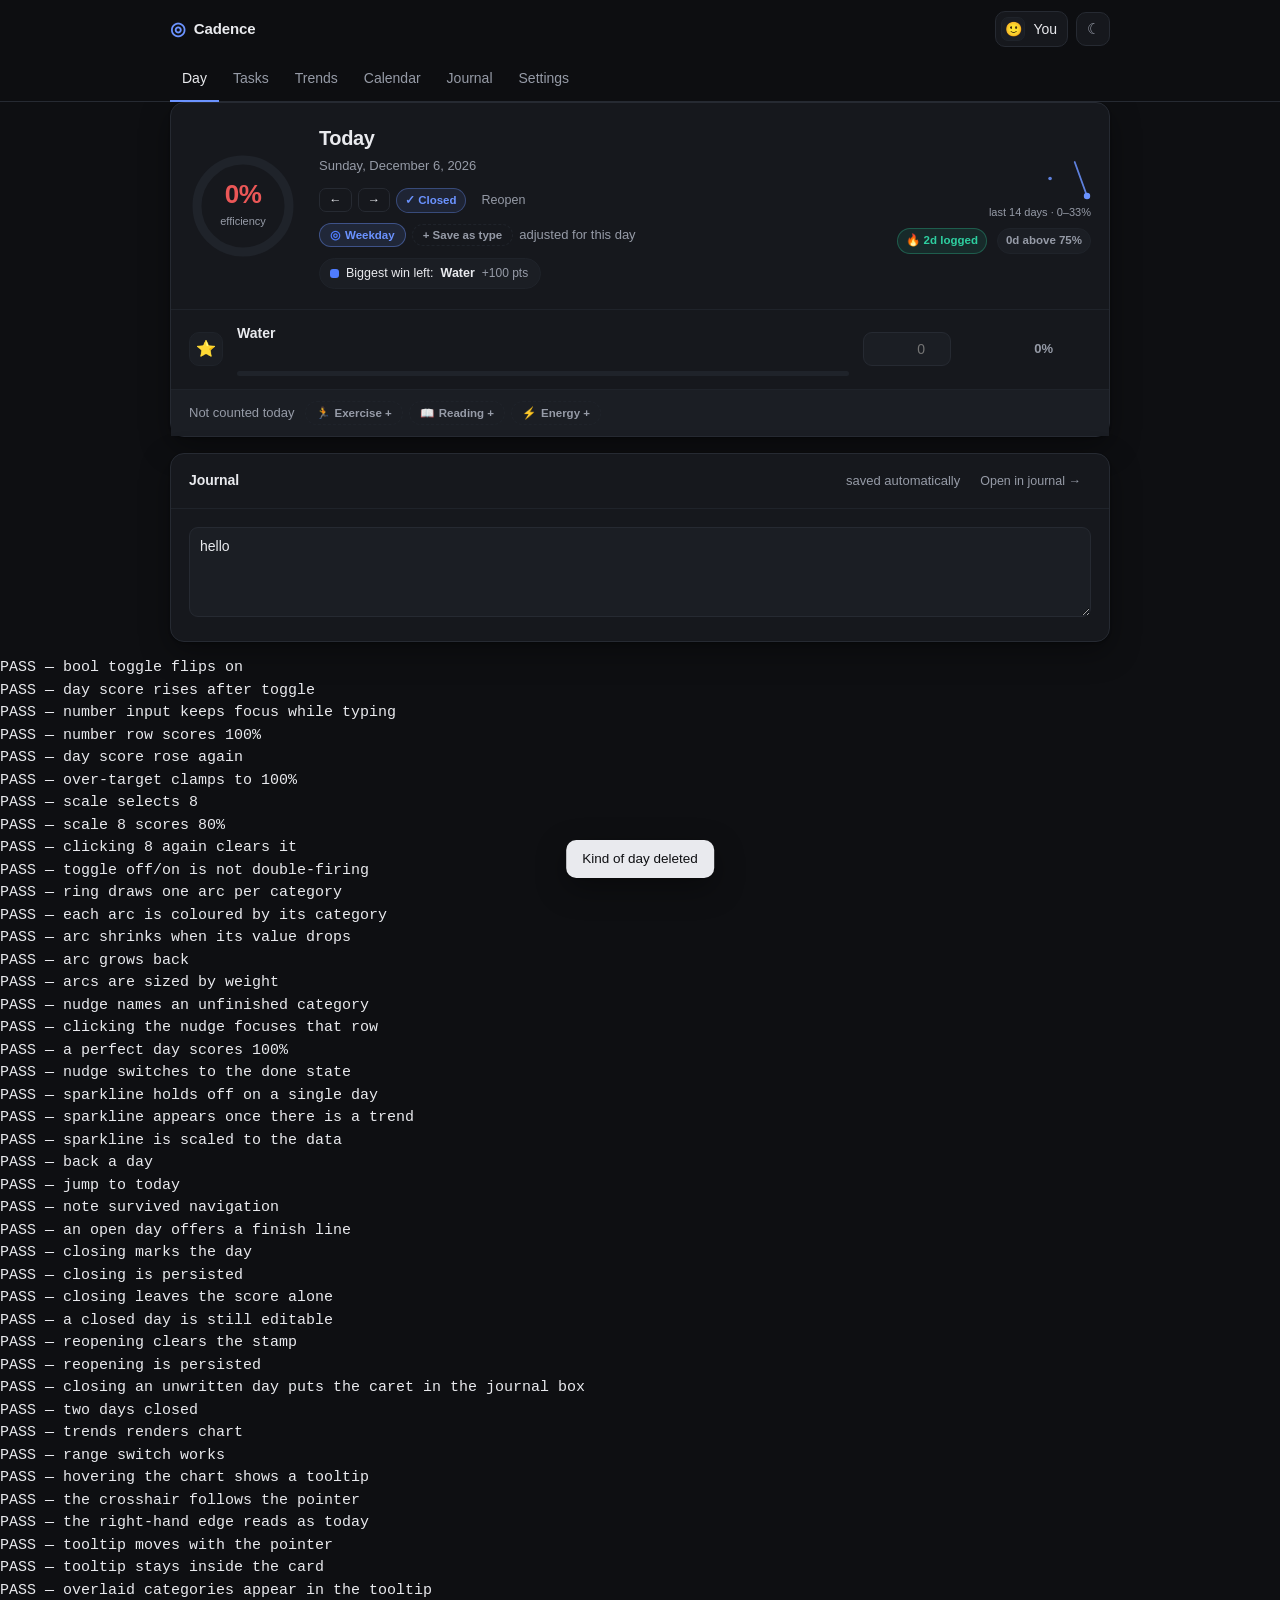
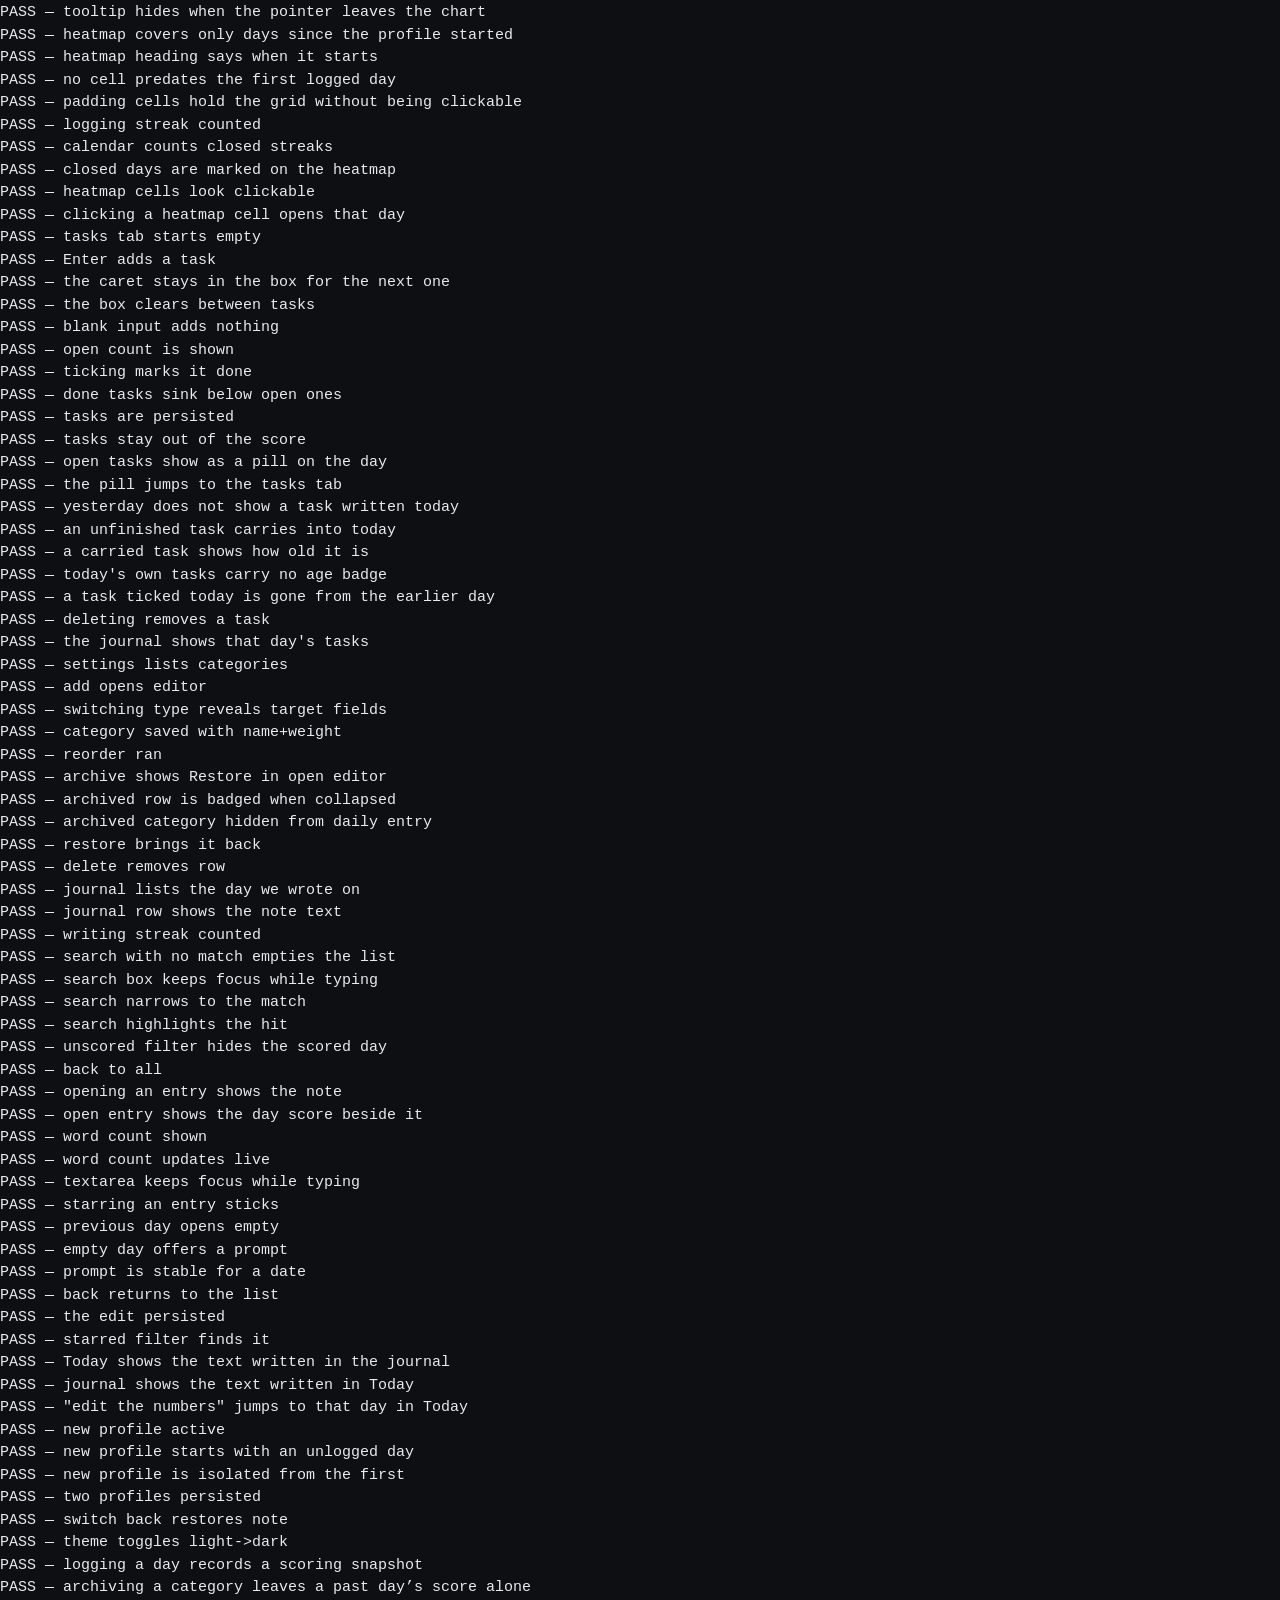
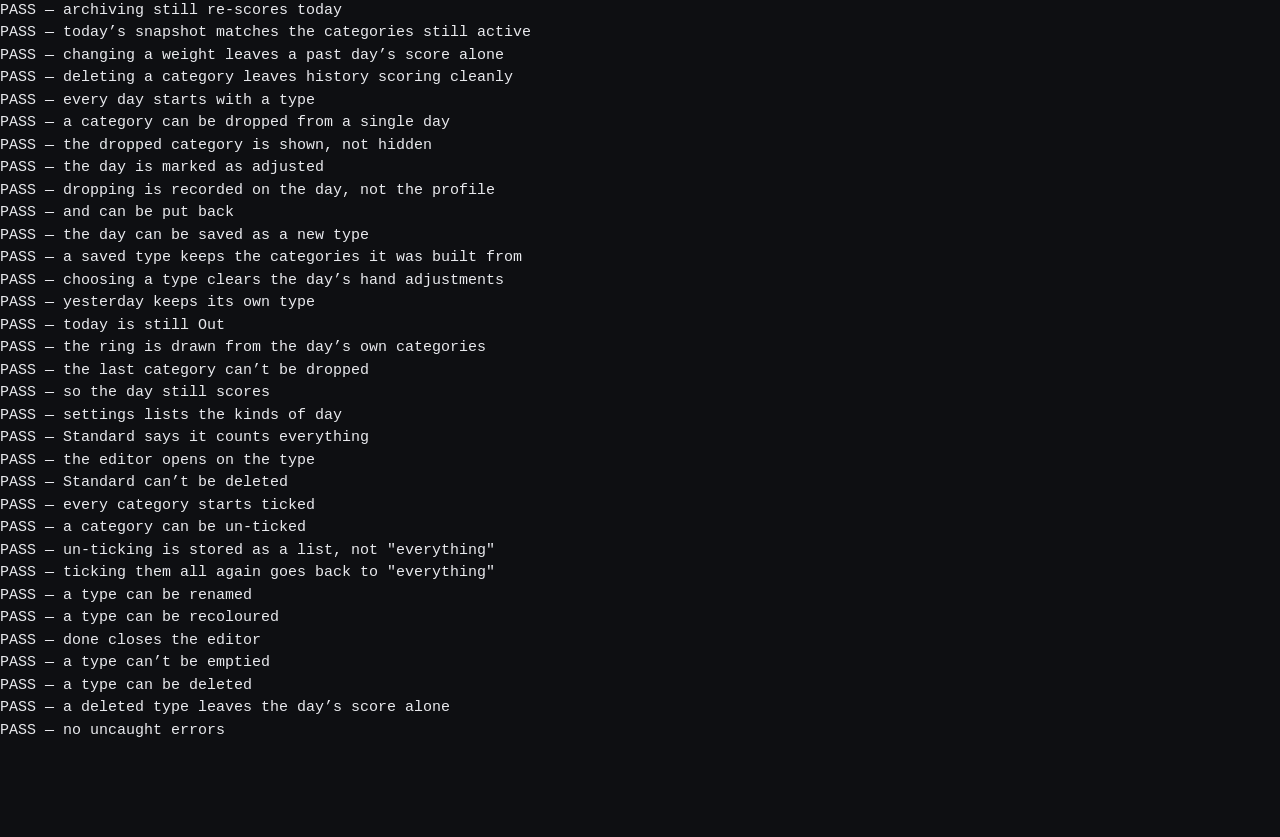
==== commit fcdd15eb: "Stage 6 step 3: edit kinds of day in Settings A Kinds of day card under Categories: rename, re-icon," ====
--- a/smoke-test.html
+++ b/smoke-test.html
@@ -440,6 +440,57 @@
 ok('the last category can’t be dropped', qq('.metric').length===1, qq('.metric').length);
 ok('so the day still scores', score()!=='—', score());
 
+// --- the types editor in Settings
+tab('settings');
+ok('settings lists the kinds of day', qq('.trow').length>=2, qq('.trow').length);
+ok('Standard says it counts everything', q('.trow .m-sub').textContent.includes('every category'),
+   q('.trow .m-sub').textContent);
+
+click(qq('[data-tedit]')[0]);                       // Standard
+ok('the editor opens on the type', !!q('[data-tf="name"]') && !!q('.ticks'));
+ok('Standard can’t be deleted', !q('[data-tdel]'));
+ok('every category starts ticked', qq('.ticks .tchip.on').length===qq('.ticks .tchip').length,
+   qq('.ticks .tchip.on').length+'/'+qq('.ticks .tchip').length);
+
+const allTicks=qq('.ticks .tchip').length;
+click(qq('.ticks .tchip')[0]);
+ok('a category can be un-ticked', qq('.ticks .tchip.on').length===allTicks-1,
+   qq('.ticks .tchip.on').length+'/'+allTicks);
+ok('un-ticking is stored as a list, not "everything"',
+   Array.isArray(JSON.parse(localStorage.getItem('cadence.v1'))
+     .profiles[JSON.parse(localStorage.getItem('cadence.v1')).activeProfileId].dayTypes[0].active));
+click(qq('.ticks .tchip')[0]);
+ok('ticking them all again goes back to "everything"',
+   JSON.parse(localStorage.getItem('cadence.v1'))
+     .profiles[JSON.parse(localStorage.getItem('cadence.v1')).activeProfileId].dayTypes[0].active===null);
+
+// renaming, and the rename reaching the Day tab
+const tName=q('[data-tf="name"]'); tName.value='Weekday';
+tName.dispatchEvent(new Event('change',{bubbles:true}));
+ok('a type can be renamed', (()=>{const r=JSON.parse(localStorage.getItem('cadence.v1'));
+   return r.profiles[r.activeProfileId].dayTypes[0].name==='Weekday'})(), q('[data-tf="name"]').value);
+click(q('[data-tcolor]'));
+ok('a type can be recoloured', !!q('[data-tcolor].on'));
+click(q('[data-tdone]'));
+ok('done closes the editor', !q('[data-tf="name"]') && qq('.trow').length>=2);
+
+// the last category can't be un-ticked either
+click(qq('[data-tedit]')[1]);                       // the "Bare" type, down to one category
+while (qq('.ticks .tchip.on').length>1) click(q('.ticks .tchip.on'));
+click(q('.ticks .tchip.on'));
+ok('a type can’t be emptied', qq('.ticks .tchip.on').length===1, qq('.ticks .tchip.on').length);
+click(q('[data-tdone]'));
+
+// deleting a type leaves the days it scored alone
+tab('today');
+const keptScore=score();
+tab('settings');
+const before2=qq('.trow').length;
+click(qq('[data-tedit]')[1]); click(q('[data-tdel]'));
+ok('a type can be deleted', qq('.trow').length===before2-1, before2+' -> '+qq('.trow').length);
+tab('today');
+ok('a deleted type leaves the day’s score alone', score()===keptScore, keptScore+' -> '+score());
+
 ok('no uncaught errors', window.__errs.length===0, window.__errs.join(' | '));
 restore();   // hand the browser back its real data
 document.title = out.filter(l=>l.startsWith('FAIL')).length ? 'FAILURES' : 'ALL PASS';
--- a/styles.css
+++ b/styles.css
@@ -281,6 +281,9 @@
 }
 .tchip.ghost { background: transparent; border-style: dashed; }
 
+/* Which categories a kind of day counts: tick boxes, nothing to fill in. */
+.ticks { display: flex; flex-wrap: wrap; gap: 6px; padding-top: 4px; }
+
 /* Categories this kind of day doesn't count — visible, so nothing vanishes silently. */
 .offstrip {
   display: flex; flex-wrap: wrap; align-items: center; gap: 6px;
@@ -459,11 +462,11 @@
 .months { display: flex; font-size: 10.5px; color: var(--faint); min-width: max-content; margin-bottom: 5px; }
 
 /* settings list */
-.mrow {
+.mrow, .trow {
   display: flex; align-items: center; gap: 12px; padding: 12px 18px; border-top: 1px solid var(--line-soft);
 }
-.mrow:first-child { border-top: 0; }
-.mrow.editing { background: var(--panel-2); }
+.mrow:first-child, .trow:first-child { border-top: 0; }
+.mrow.editing, .trow.editing { background: var(--panel-2); }
 .editor { padding: 4px 18px 18px; display: grid; gap: 12px; grid-template-columns: repeat(4, 1fr); }
 @media (max-width: 720px) { .editor { grid-template-columns: repeat(2, 1fr); } }
 .editor .full { grid-column: 1 / -1; }
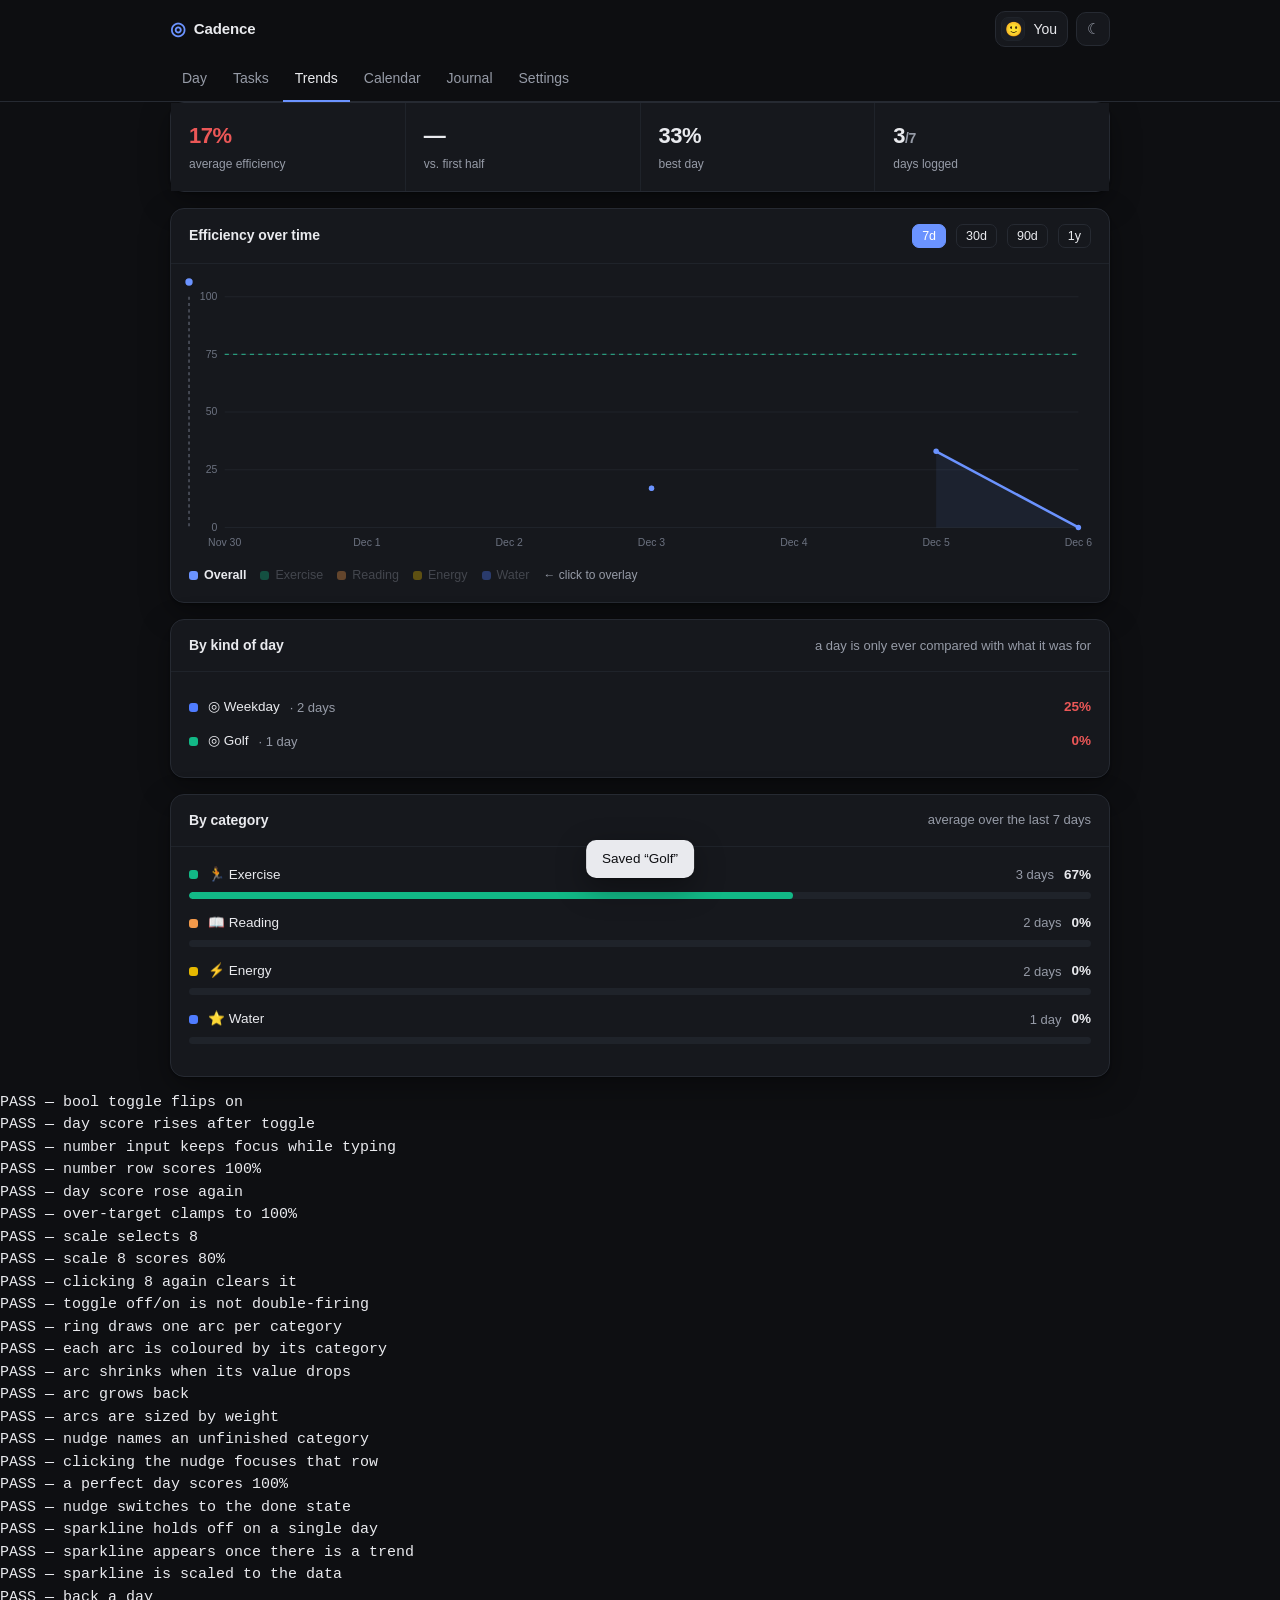
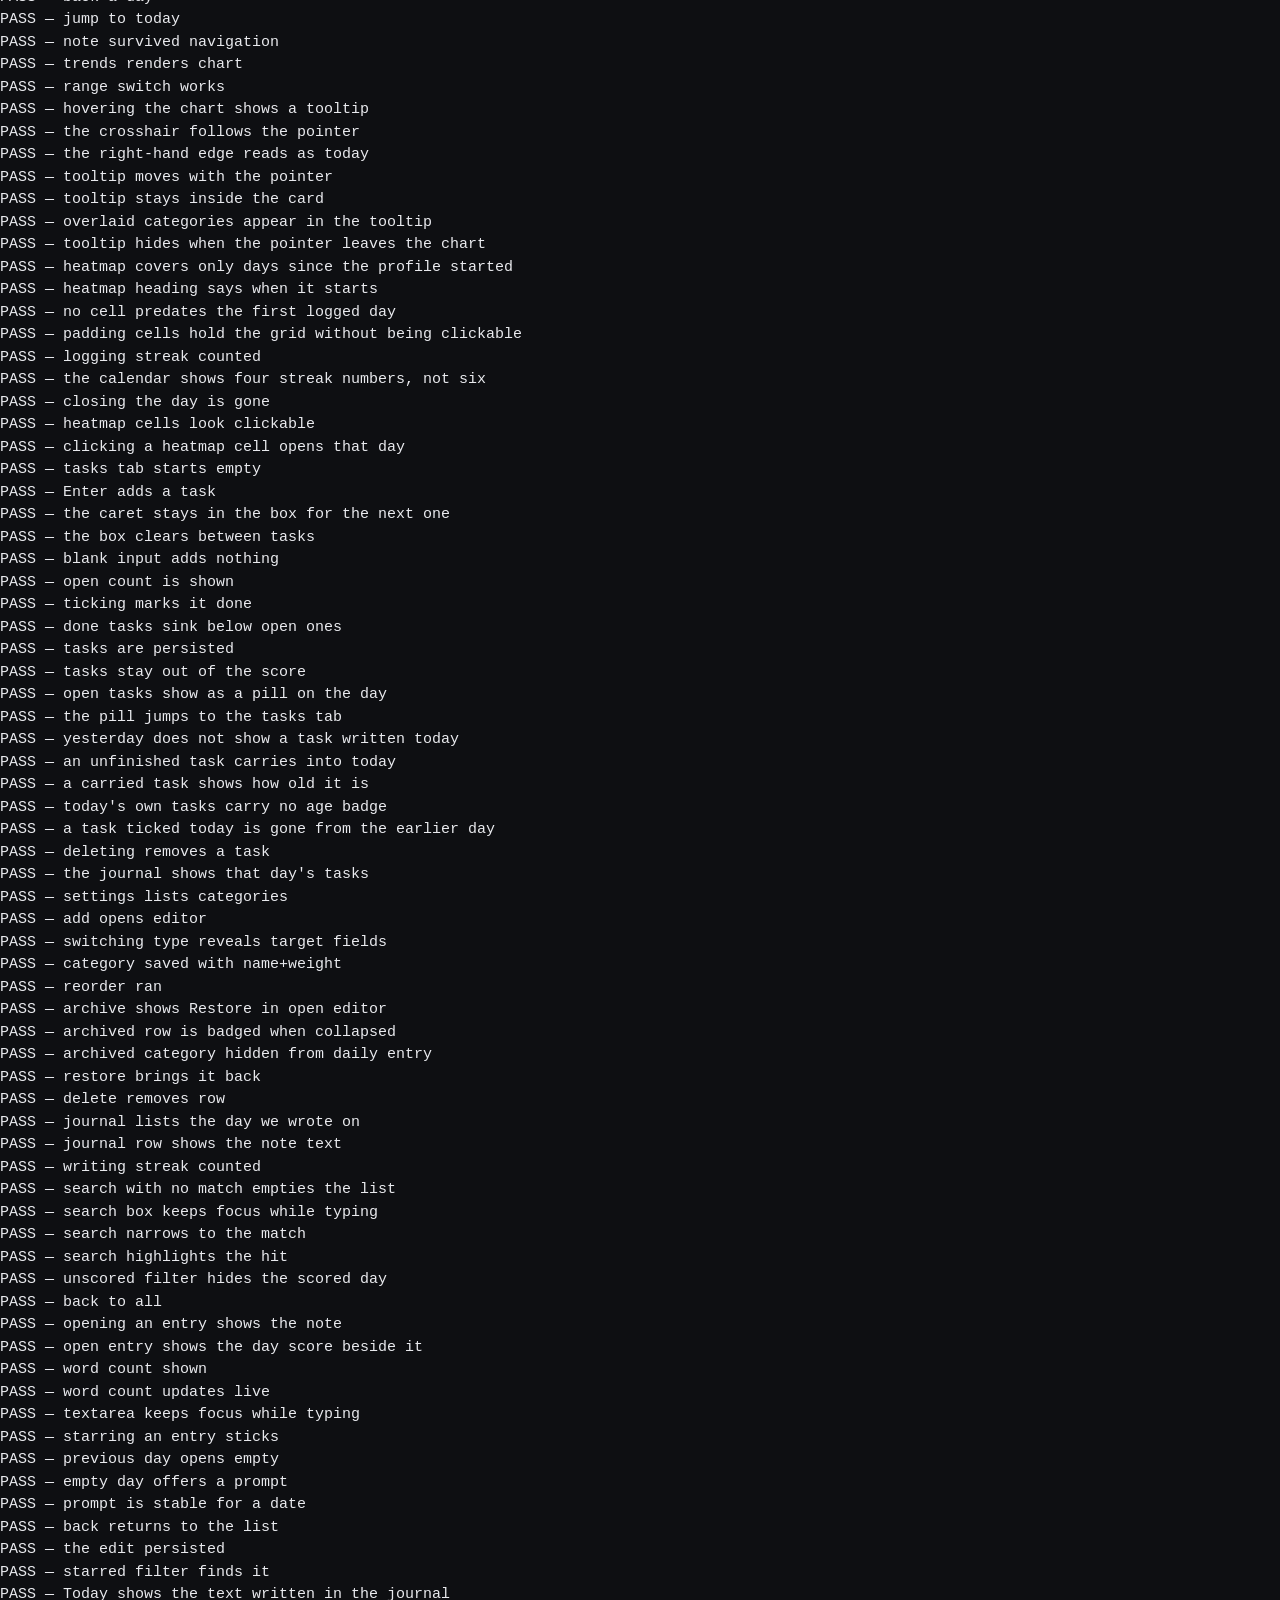
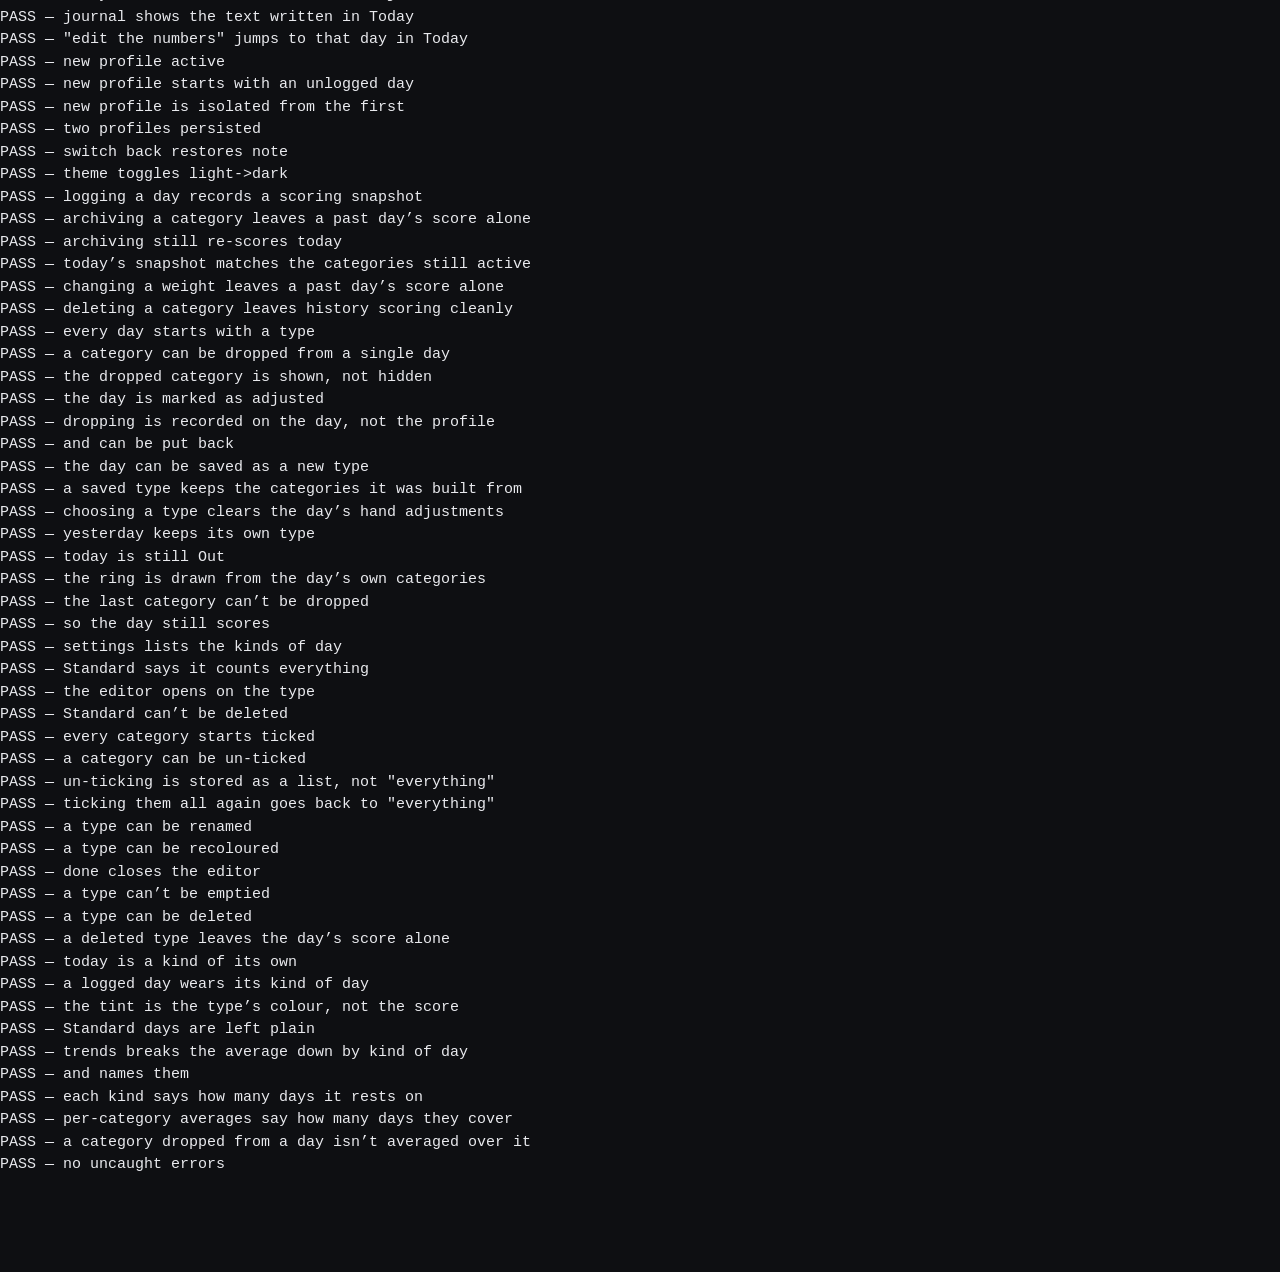
==== commit 242c2ef7: "Stage 6 step 4: kinds of day in the history, and closing the day removed Calendar: every logged day " ====
--- a/smoke-test.html
+++ b/smoke-test.html
@@ -130,24 +130,6 @@
 ok('jump to today', q('.day-meta h1').textContent==='Today');
 ok('note survived navigation', q('#note').value==='hello', JSON.stringify(q('#note').value));
 
-// --- close the day: a ritual and a stat, never a lock
-const scoreBeforeClose=score();
-ok('an open day offers a finish line', !!q('[data-close]'));
-click(q('[data-close]'));
-ok('closing marks the day', !!q('.pill.closed') && !!q('[data-reopen]'));
-ok('closing is persisted', localStorage.getItem('cadence.v1').includes('closedAt'));
-ok('closing leaves the score alone', score()===scoreBeforeClose, scoreBeforeClose+' -> '+score());
-ok('a closed day is still editable', !q('.metric input[disabled]') && !q('.toggle[disabled]'));
-click(q('[data-reopen]'));
-ok('reopening clears the stamp', !!q('[data-close]') && !q('.pill.closed'));
-ok('reopening is persisted', !localStorage.getItem('cadence.v1').includes('closedAt'));
-// closing a day with nothing written asks for a line
-click(q('[data-day="-1"]'));
-click(q('[data-close]'));
-ok('closing an unwritten day puts the caret in the journal box', document.activeElement===q('#note'));
-click(q('[data-day="today"]')); click(q('[data-close]'));
-ok('two days closed', qq('[data-reopen]').length===1);
-
 // --- views render
 tab('trends');
 ok('trends renders chart', !!q('svg.chart') && q('#view').textContent.includes('average efficiency'));
@@ -189,9 +171,8 @@
 })(), qq('.heat i[data-jump]').map(c=>c.dataset.jump).join(','));
 ok('padding cells hold the grid without being clickable', qq('.heat i.pre').every(c=>!c.dataset.jump));
 ok('logging streak counted', q('#view').textContent.includes('1d'));
-ok('calendar counts closed streaks', q('#view').textContent.includes('current closed streak')
-   && q('#view').textContent.includes('longest closed streak'));
-ok('closed days are marked on the heatmap', qq('.heat i.closed').length===2, 'marked='+qq('.heat i.closed').length);
+ok('the calendar shows four streak numbers, not six', qq('.stat').length===4, qq('.stat').length);
+ok('closing the day is gone', !q('#view').textContent.includes('closed streak'));
 ok('heatmap cells look clickable', getComputedStyle(q('.heat i[data-jump]')).cursor==='pointer', getComputedStyle(q('.heat i[data-jump]')).cursor);
 click(qq('.heat i').find(c=>c.classList.contains('today')));
 ok('clicking a heatmap cell opens that day', !!q('.day-head'));
@@ -490,6 +471,35 @@
 ok('a type can be deleted', qq('.trow').length===before2-1, before2+' -> '+qq('.trow').length);
 tab('today');
 ok('a deleted type leaves the day’s score alone', score()===keptScore, keptScore+' -> '+score());
+
+// --- step 4: the kinds of day show up in the history
+// give today a type of its own so there are two kinds in the window
+tab('today');
+if (q('[data-day="today"]')) click(q('[data-day="today"]'));
+window.prompt=()=>'Golf';
+click(qq('.m-off')[0]); click(q('[data-savetype]'));
+ok('today is a kind of its own', q('.tchip.on').textContent.includes('Golf'));
+
+tab('calendar');
+ok('a logged day wears its kind of day', qq('.heat i[data-tint]').length>=1,
+   'tinted='+qq('.heat i[data-tint]').length);
+ok('the tint is the type’s colour, not the score', /--tint:\s*#/.test(q('.heat i[data-tint]').getAttribute('style')),
+   q('.heat i[data-tint]').getAttribute('style'));
+ok('Standard days are left plain', qq('.heat i[data-jump]').length>qq('.heat i[data-tint]').length,
+   qq('.heat i[data-jump]').length+' cells, '+qq('.heat i[data-tint]').length+' tinted');
+
+tab('trends');
+ok('trends breaks the average down by kind of day', q('#view').textContent.includes('By kind of day'));
+ok('and names them', q('#view').textContent.includes('Golf'), q('#view').textContent.slice(0,120));
+ok('each kind says how many days it rests on', /\d+ days?/.test(q('#view').textContent));
+
+// a category isn't averaged over days it wasn't counted on
+const catCard=qq('.card').find(c=>c.querySelector('h2') && c.querySelector('h2').textContent==='By category');
+const covers=[...catCard.querySelectorAll('.card-body .sub')].map(s=>parseInt(s.textContent,10));
+ok('per-category averages say how many days they cover', covers.length>1 && covers.every(n=>!isNaN(n)),
+   covers.join('/'));
+ok('a category dropped from a day isn’t averaged over it',
+   Math.min(...covers) < Math.max(...covers), covers.join('/'));
 
 ok('no uncaught errors', window.__errs.length===0, window.__errs.join(' | '));
 restore();   // hand the browser back its real data
--- a/styles.css
+++ b/styles.css
@@ -186,20 +186,7 @@
   background: var(--panel-2); border: 1px solid var(--line-soft); color: var(--muted);
 }
 .pill.good { color: var(--good); border-color: color-mix(in srgb, var(--good) 30%, transparent); background: color-mix(in srgb, var(--good) 10%, transparent); }
-.pill.closed { color: var(--accent); border-color: color-mix(in srgb, var(--accent) 35%, transparent); background: color-mix(in srgb, var(--accent) 10%, transparent); }
-
-/* The payoff for closing: the ring gives one pulse, then settles. */
-.day-head.just-closed .ring { animation: settle 1.1s cubic-bezier(.2,.9,.25,1); }
-@keyframes settle {
-  0%   { transform: scale(1); }
-  28%  { transform: scale(1.075); }
-  100% { transform: scale(1); }
-}
-.day-head.just-closed .seg-fill { animation: lightup 1.1s ease; }
-@keyframes lightup { 0%, 100% { stroke-width: 9; } 30% { stroke-width: 12; } }
-@media (prefers-reduced-motion: reduce) {
-  .day-head.just-closed .ring, .day-head.just-closed .seg-fill { animation: none; }
-}
+
 
 /* ---------- metric rows ---------- */
 .metric {
@@ -455,8 +442,9 @@
 .heat i[data-lvl="3"] { background: color-mix(in srgb, var(--good) 60%, var(--line-soft)); }
 .heat i[data-lvl="4"] { background: var(--good); }
 .heat i.today { outline: 2px solid var(--accent); outline-offset: 1px; }
+/* A logged day wears its kind of day as a corner dot — the slot the closed ring used. */
+.heat i[data-tint] { box-shadow: inset -3px -3px 0 -1px var(--tint); }
 /* Closed days carry a faint inset ring — visible when you look, quiet when you don't. */
-.heat i.closed { box-shadow: inset 0 0 0 1.5px color-mix(in srgb, var(--text) 40%, transparent); }
 .heat-legend { display: flex; align-items: center; gap: 5px; font-size: 11.5px; color: var(--faint); margin-top: 12px; }
 .heat-legend i { width: 12px; height: 12px; border-radius: 3px; display: block; }
 .months { display: flex; font-size: 10.5px; color: var(--faint); min-width: max-content; margin-bottom: 5px; }
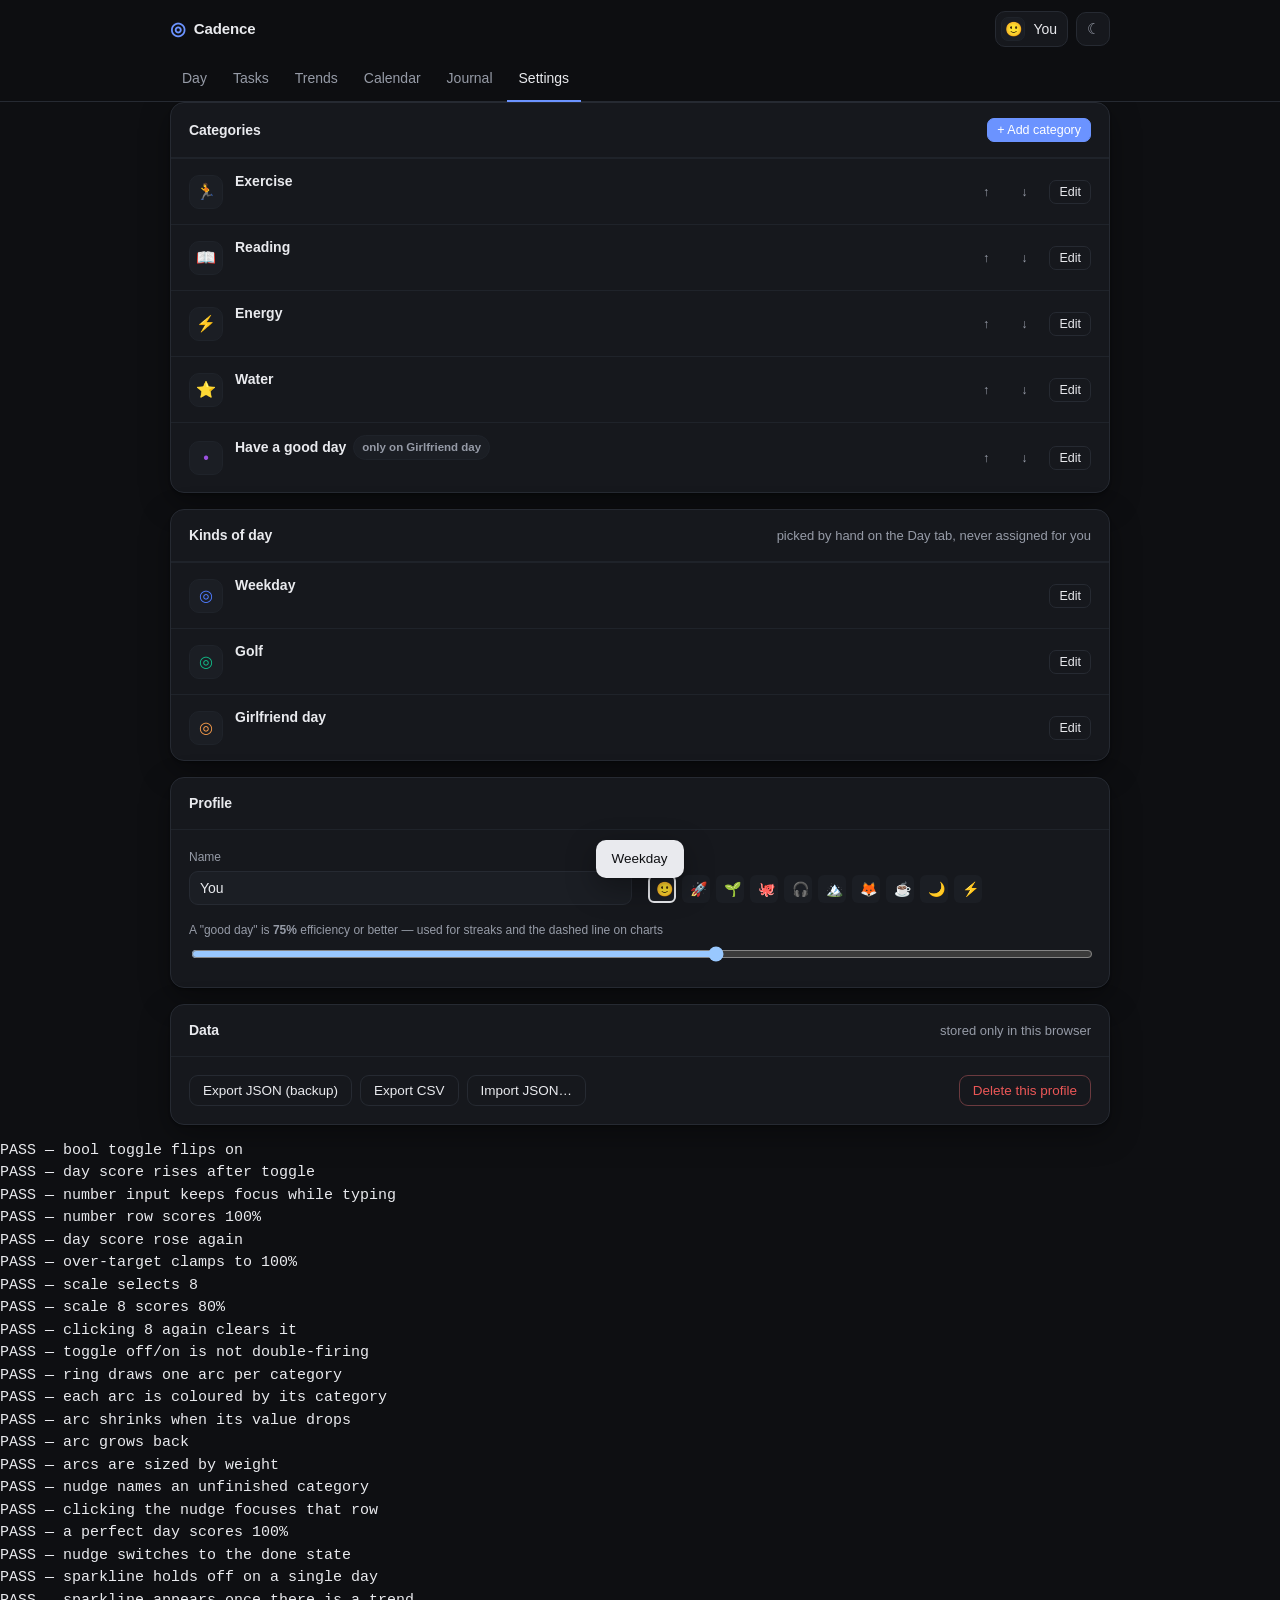
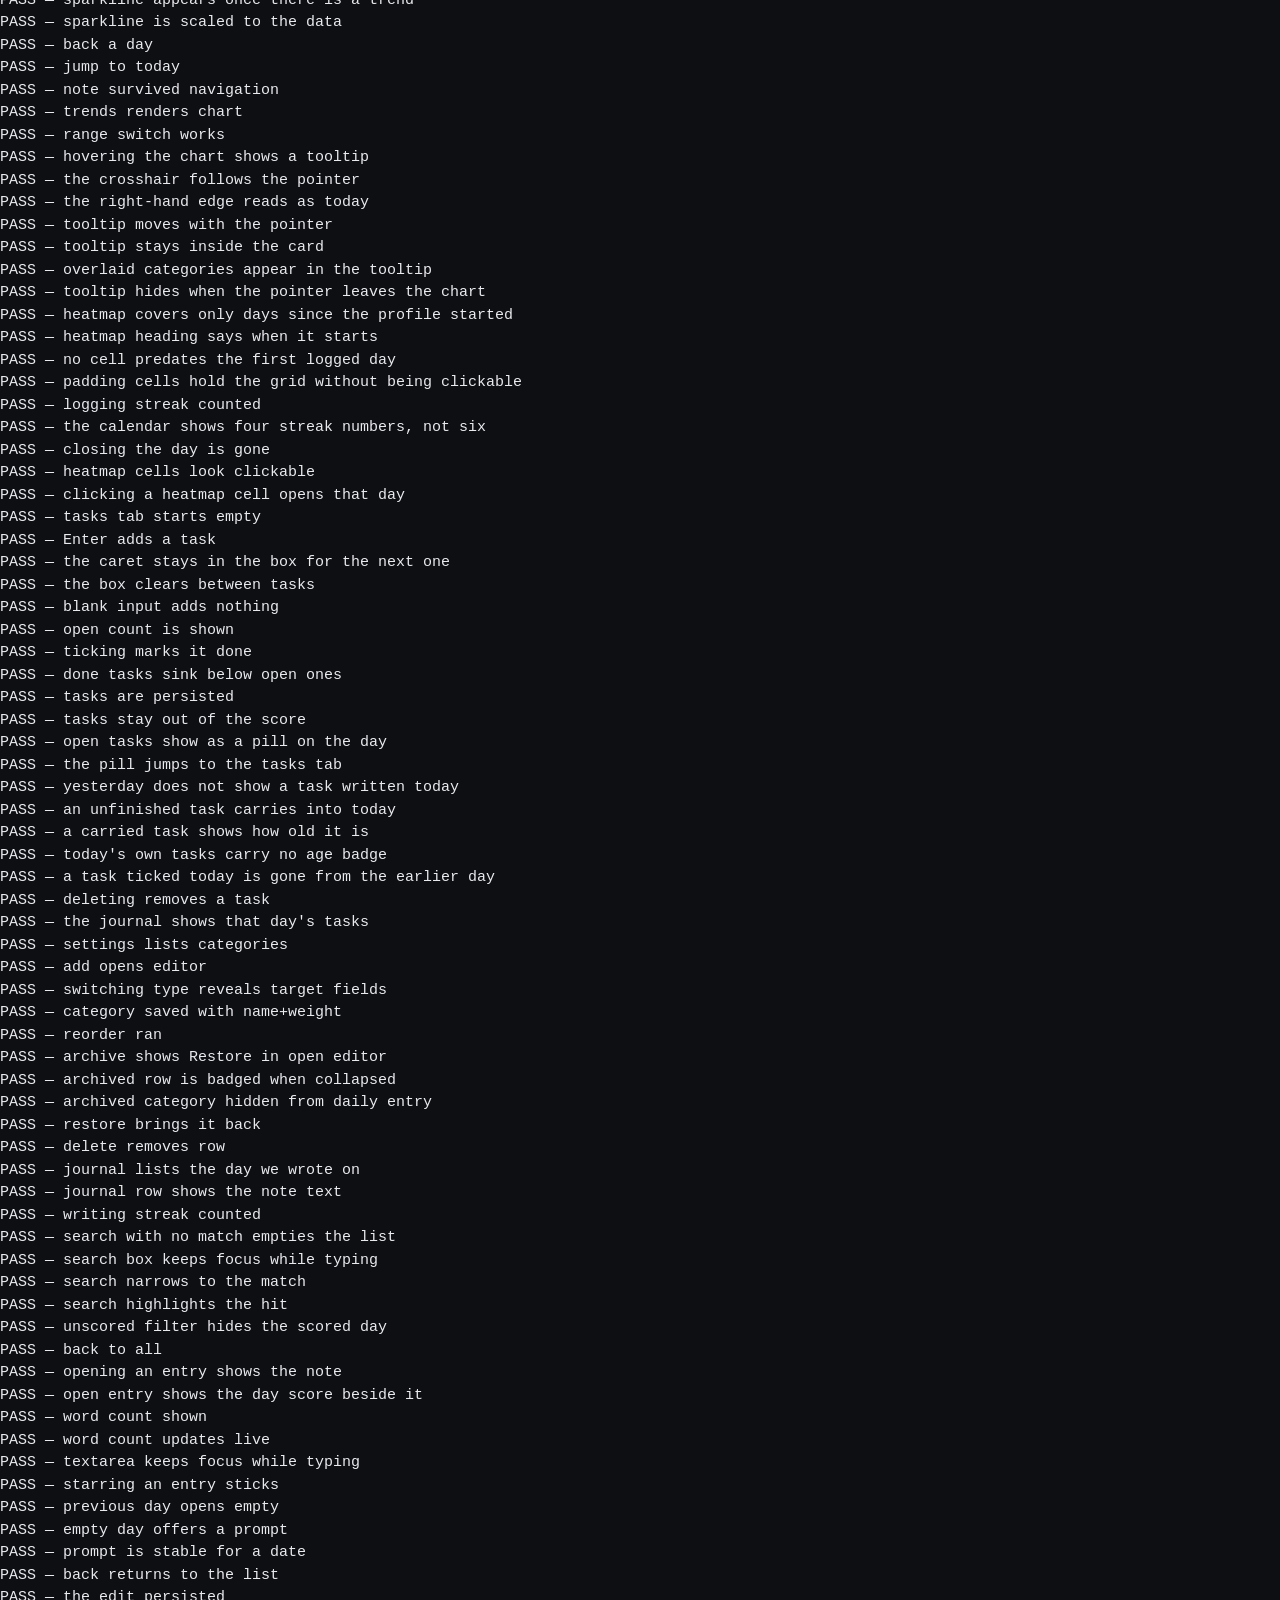
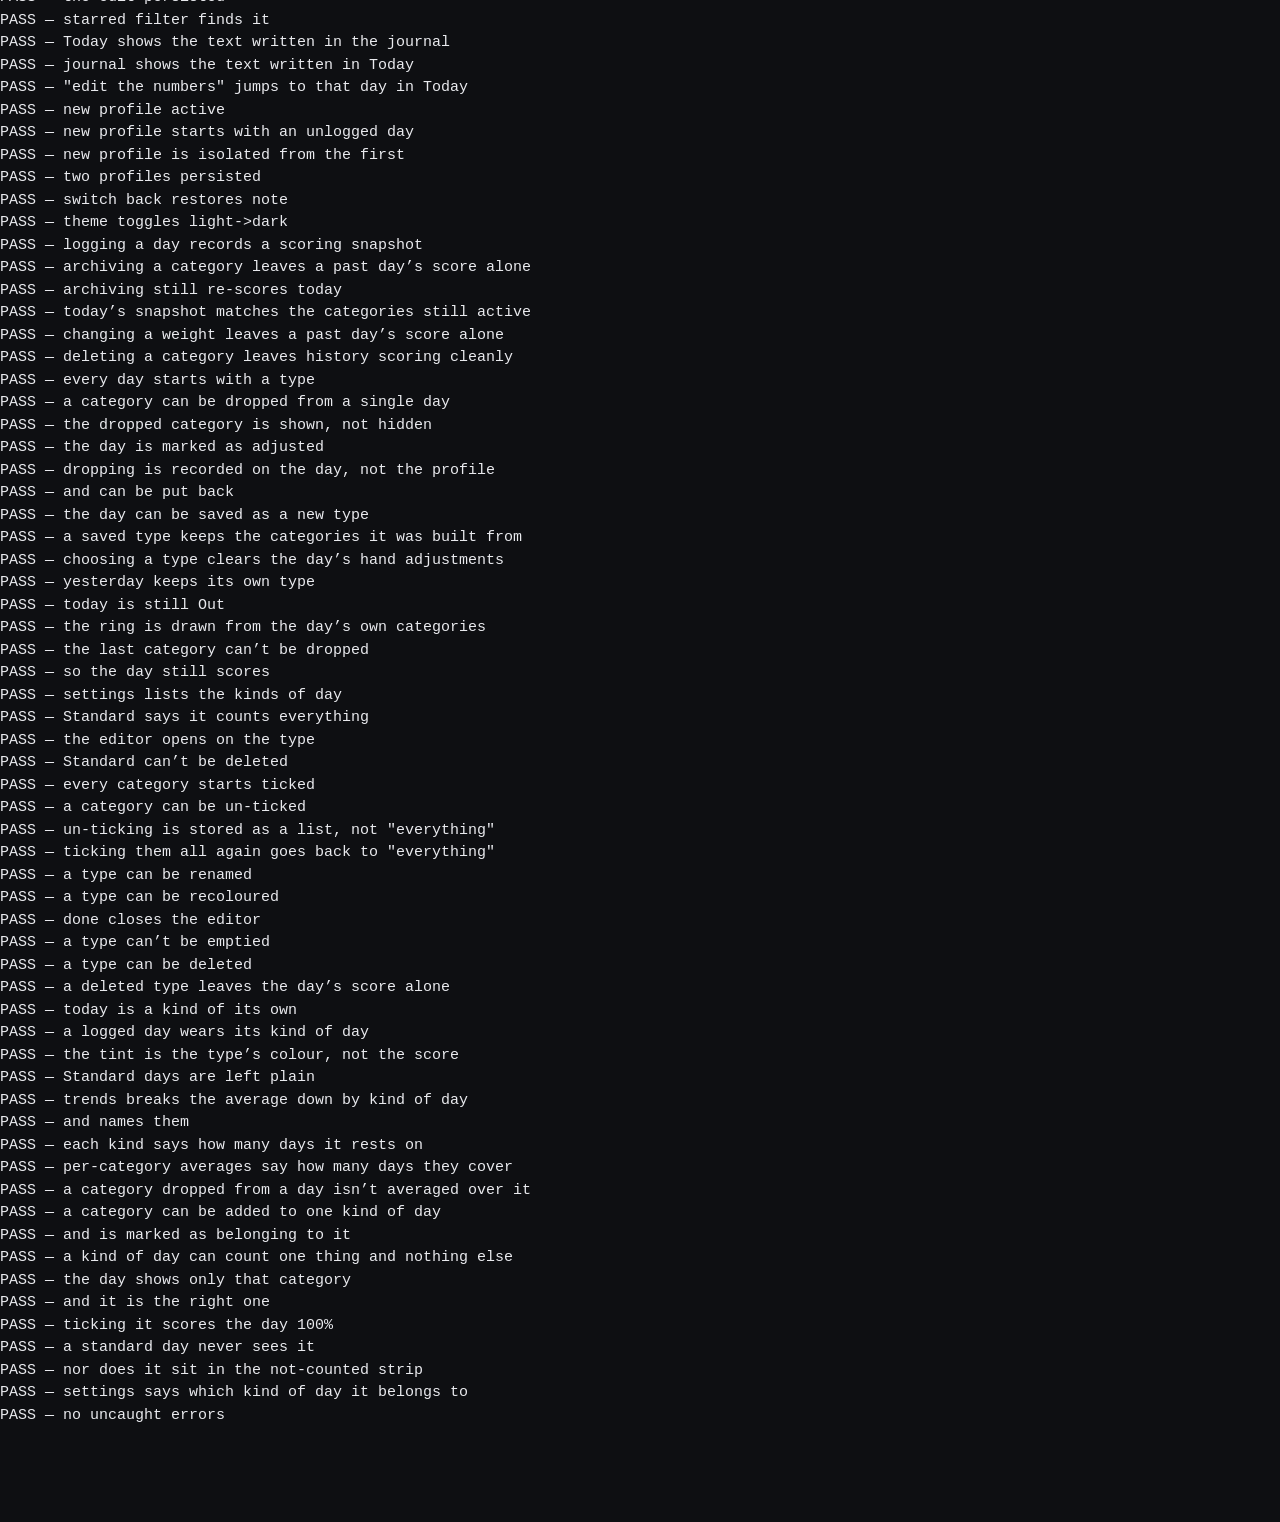
==== commit 7c096e38: "A category can belong to one kind of day Straight off first use: on a day out, none of the standard " ====
--- a/smoke-test.html
+++ b/smoke-test.html
@@ -501,6 +501,49 @@
 ok('a category dropped from a day isn’t averaged over it',
    Math.min(...covers) < Math.max(...covers), covers.join('/'));
 
+// --- a kind of day with its own category: none of the usual things apply
+tab('settings');
+window.prompt=()=>'Girlfriend day';
+tab('today');
+if (q('[data-day="today"]')) click(q('[data-day="today"]'));
+click(q('[data-savetype]'));                       // start from whatever today is
+tab('settings');
+const gfRow=qq('.trow').length-1;
+click(qq('[data-tedit]')[gfRow]);
+window.prompt=()=>'Have a good day';
+click(q('[data-taddcat]'));
+ok('a category can be added to one kind of day',
+   q('#view').textContent.includes('Have a good day'));
+ok('and is marked as belonging to it', q('.ticks').textContent.includes('only here'));
+
+// leave only that one ticked
+while (qq('.ticks .tchip.on').length>1) {
+  const off=qq('.ticks .tchip.on').find(c=>!c.textContent.includes('Have a good day'));
+  if (!off) break;
+  click(off);
+}
+ok('a kind of day can count one thing and nothing else', qq('.ticks .tchip.on').length===1,
+   qq('.ticks .tchip.on').map(c=>c.textContent.trim()).join('|'));
+click(q('[data-tdone]'));
+
+tab('today');
+ok('the day shows only that category', qq('.metric').length===1, qq('.metric').length);
+ok('and it is the right one', q('.metric .m-name').textContent.includes('Have a good day'),
+   q('.metric .m-name').textContent);
+click(q('.toggle'));
+ok('ticking it scores the day 100%', score()==='100%', score());
+
+// and it exists nowhere else
+click(q('[data-settype="standard"]'));
+ok('a standard day never sees it', !q('#view').textContent.includes('Have a good day'),
+   qq('.metric').length+' rows');
+ok('nor does it sit in the not-counted strip',
+   !q('.offstrip') || !q('.offstrip').textContent.includes('Have a good day'));
+
+tab('settings');
+ok('settings says which kind of day it belongs to',
+   q('#view').textContent.includes('only on Girlfriend day'));
+
 ok('no uncaught errors', window.__errs.length===0, window.__errs.join(' | '));
 restore();   // hand the browser back its real data
 document.title = out.filter(l=>l.startsWith('FAIL')).length ? 'FAILURES' : 'ALL PASS';
--- a/styles.css
+++ b/styles.css
@@ -270,6 +270,7 @@
 
 /* Which categories a kind of day counts: tick boxes, nothing to fill in. */
 .ticks { display: flex; flex-wrap: wrap; gap: 6px; padding-top: 4px; }
+.ticks-add { padding-top: 6px; }
 
 /* Categories this kind of day doesn't count — visible, so nothing vanishes silently. */
 .offstrip {
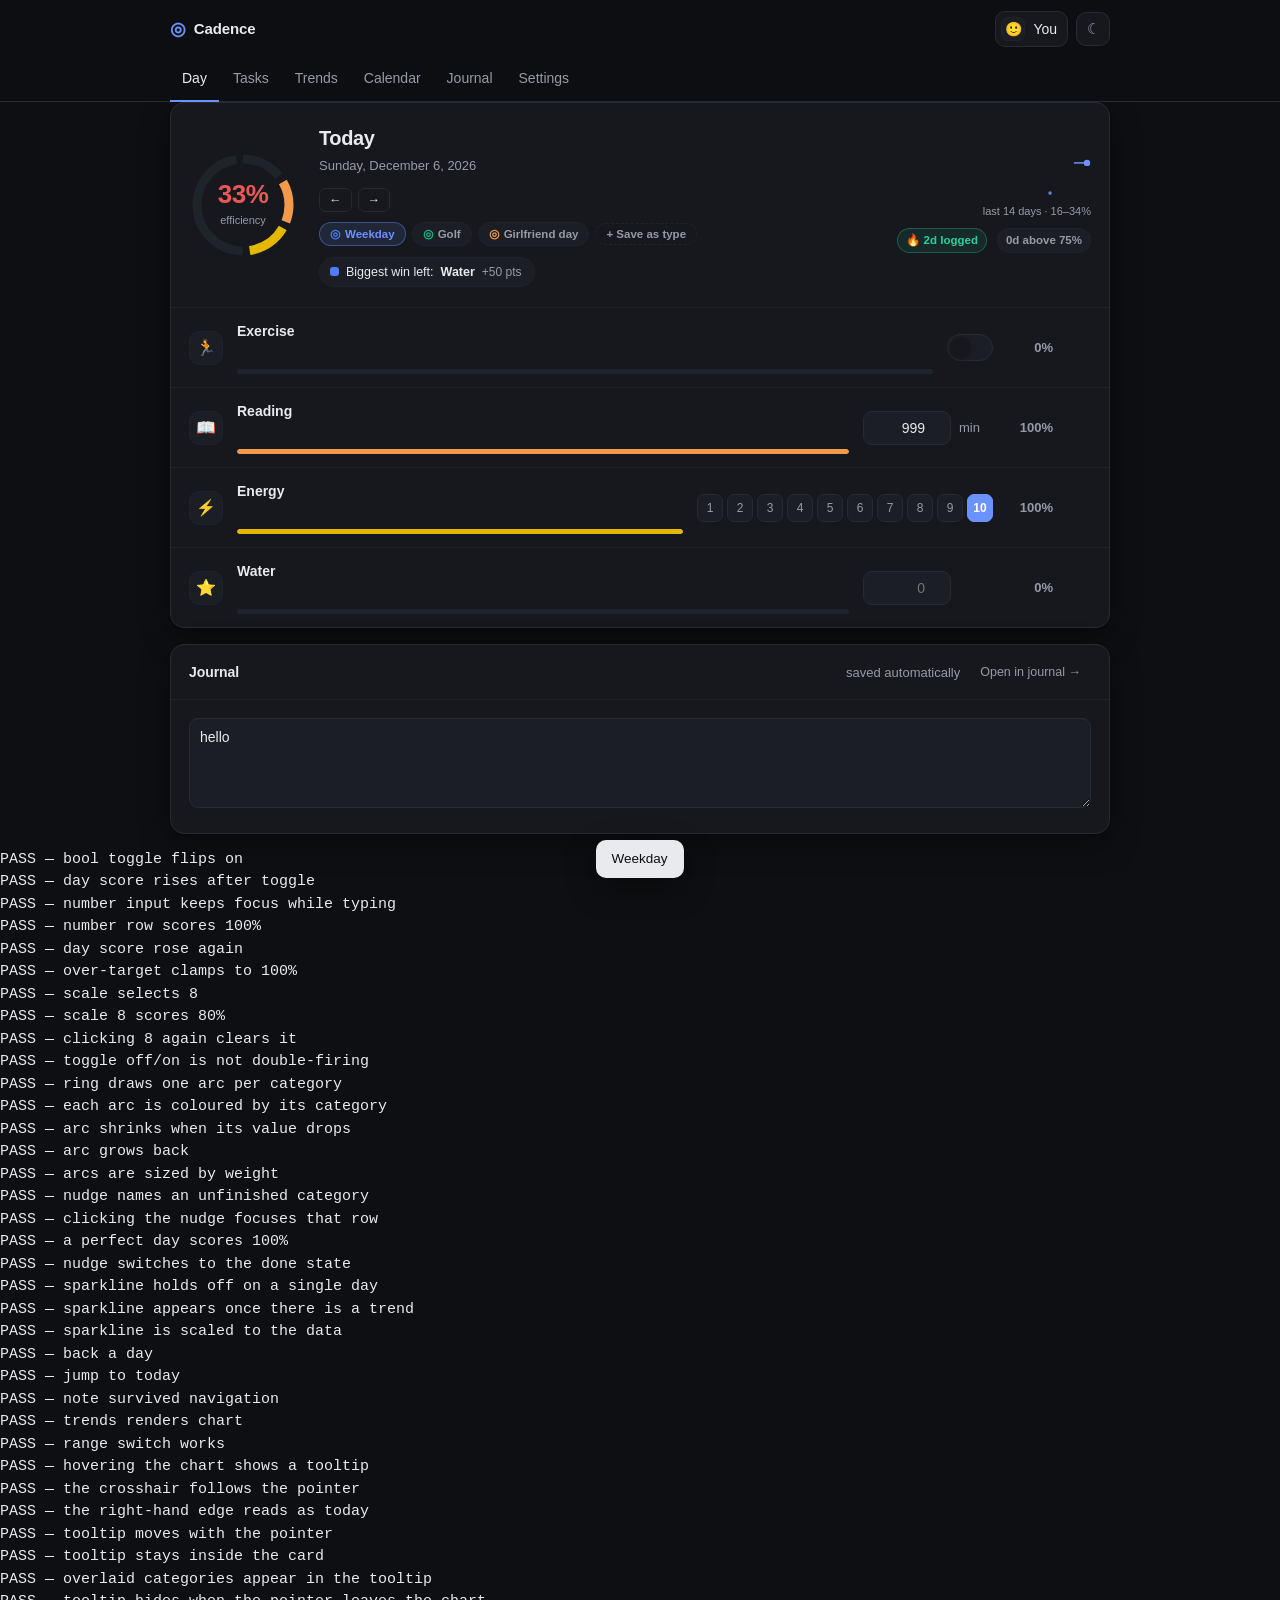
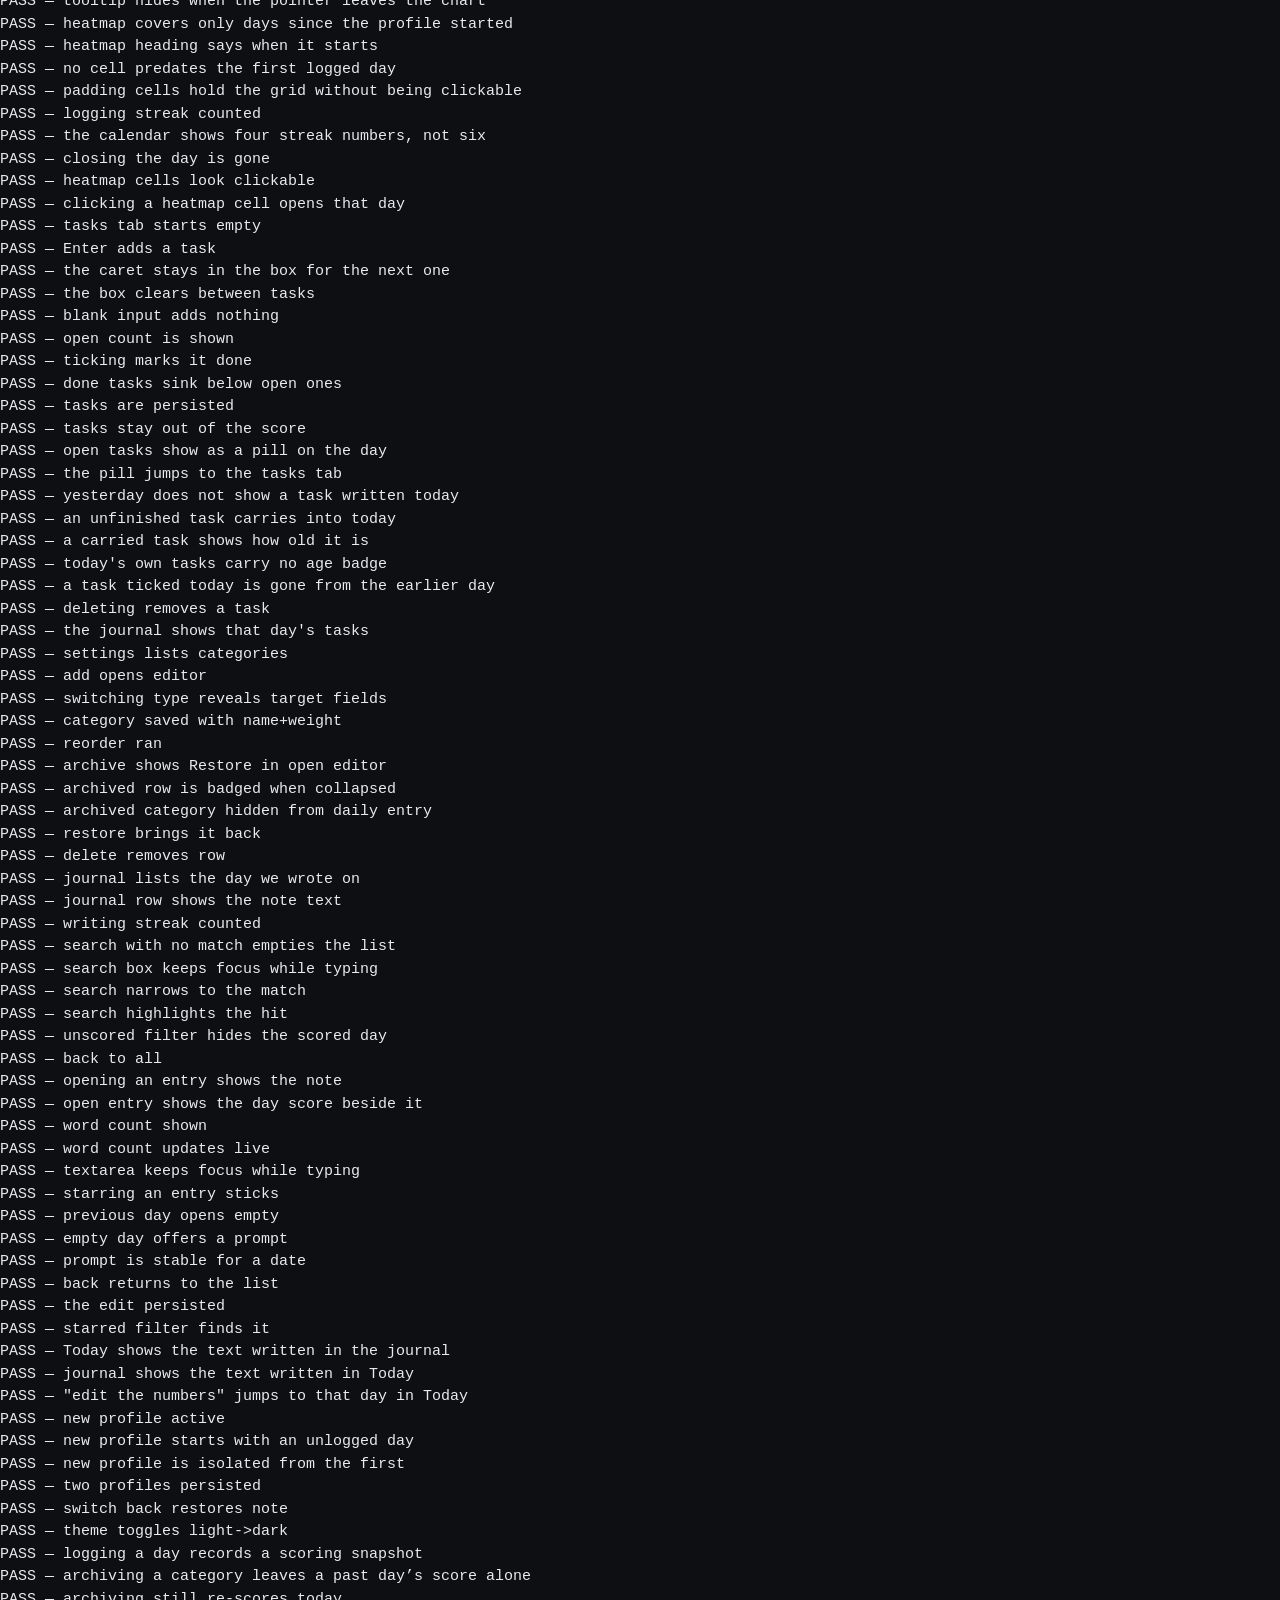
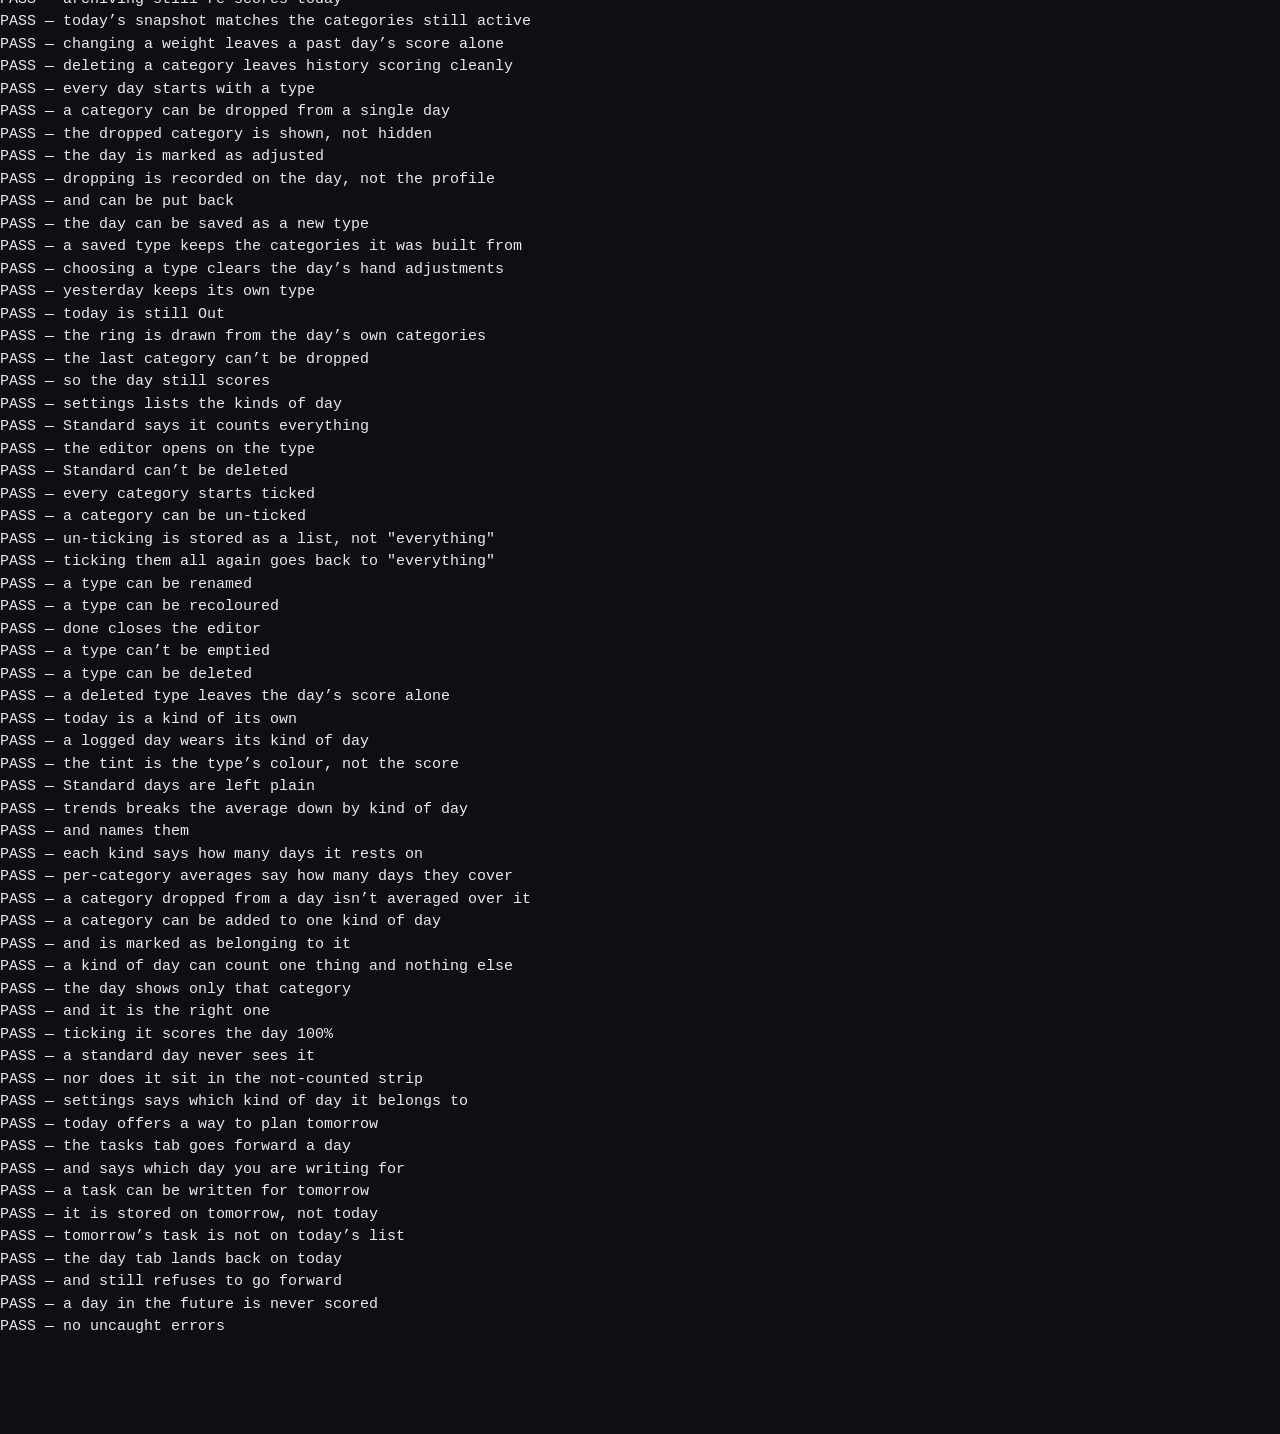
==== commit 9c1fac01: "Write tomorrow's tasks tonight Tasks were already stored per day and the empty state already invited" ====
--- a/smoke-test.html
+++ b/smoke-test.html
@@ -544,6 +544,38 @@
 ok('settings says which kind of day it belongs to',
    q('#view').textContent.includes('only on Girlfriend day'));
 
+// --- planning tomorrow tonight
+tab('tasks');
+if (q('[data-day="today"]')) click(q('[data-day="today"]'));
+ok('today offers a way to plan tomorrow', !!q('[data-day="+1"]:not([disabled])'));
+click(q('.day-nav [data-day="+1"]'));
+ok('the tasks tab goes forward a day', q('.day-meta h1').textContent==='Tomorrow',
+   q('.day-meta h1').textContent);
+ok('and says which day you are writing for',
+   q('#taskInput').placeholder.includes('tomorrow'), q('#taskInput').placeholder);
+type(q('#taskInput'),'call the plumber'); click(q('[data-taskadd]'));
+ok('a task can be written for tomorrow', q('#view').textContent.includes('call the plumber'));
+ok('it is stored on tomorrow, not today', (()=>{
+  const r=JSON.parse(localStorage.getItem('cadence.v1')), p=r.profiles[r.activeProfileId];
+  const t=dk(1), td=dk(0);
+  return (p.entries[t].tasks||[]).some(x=>x.text==='call the plumber')
+      && !((p.entries[td]||{}).tasks||[]).some(x=>x.text==='call the plumber');
+})());
+click(q('[data-day="today"]'));
+ok('tomorrow’s task is not on today’s list', !q('#view').textContent.includes('call the plumber'));
+
+// planning ahead never lets you score a day that hasn't happened
+click(q('.day-nav [data-day="+1"]'));
+tab('today');
+ok('the day tab lands back on today', q('.day-meta h1').textContent==='Today',
+   q('.day-meta h1').textContent);
+ok('and still refuses to go forward', !!q('[data-day="+1"][disabled]'));
+ok('a day in the future is never scored', (()=>{
+  const r=JSON.parse(localStorage.getItem('cadence.v1')), p=r.profiles[r.activeProfileId];
+  const e=p.entries[dk(1)];
+  return !!e && !Object.keys(e.values||{}).length;
+})());
+
 ok('no uncaught errors', window.__errs.length===0, window.__errs.join(' | '));
 restore();   // hand the browser back its real data
 document.title = out.filter(l=>l.startsWith('FAIL')).length ? 'FAILURES' : 'ALL PASS';
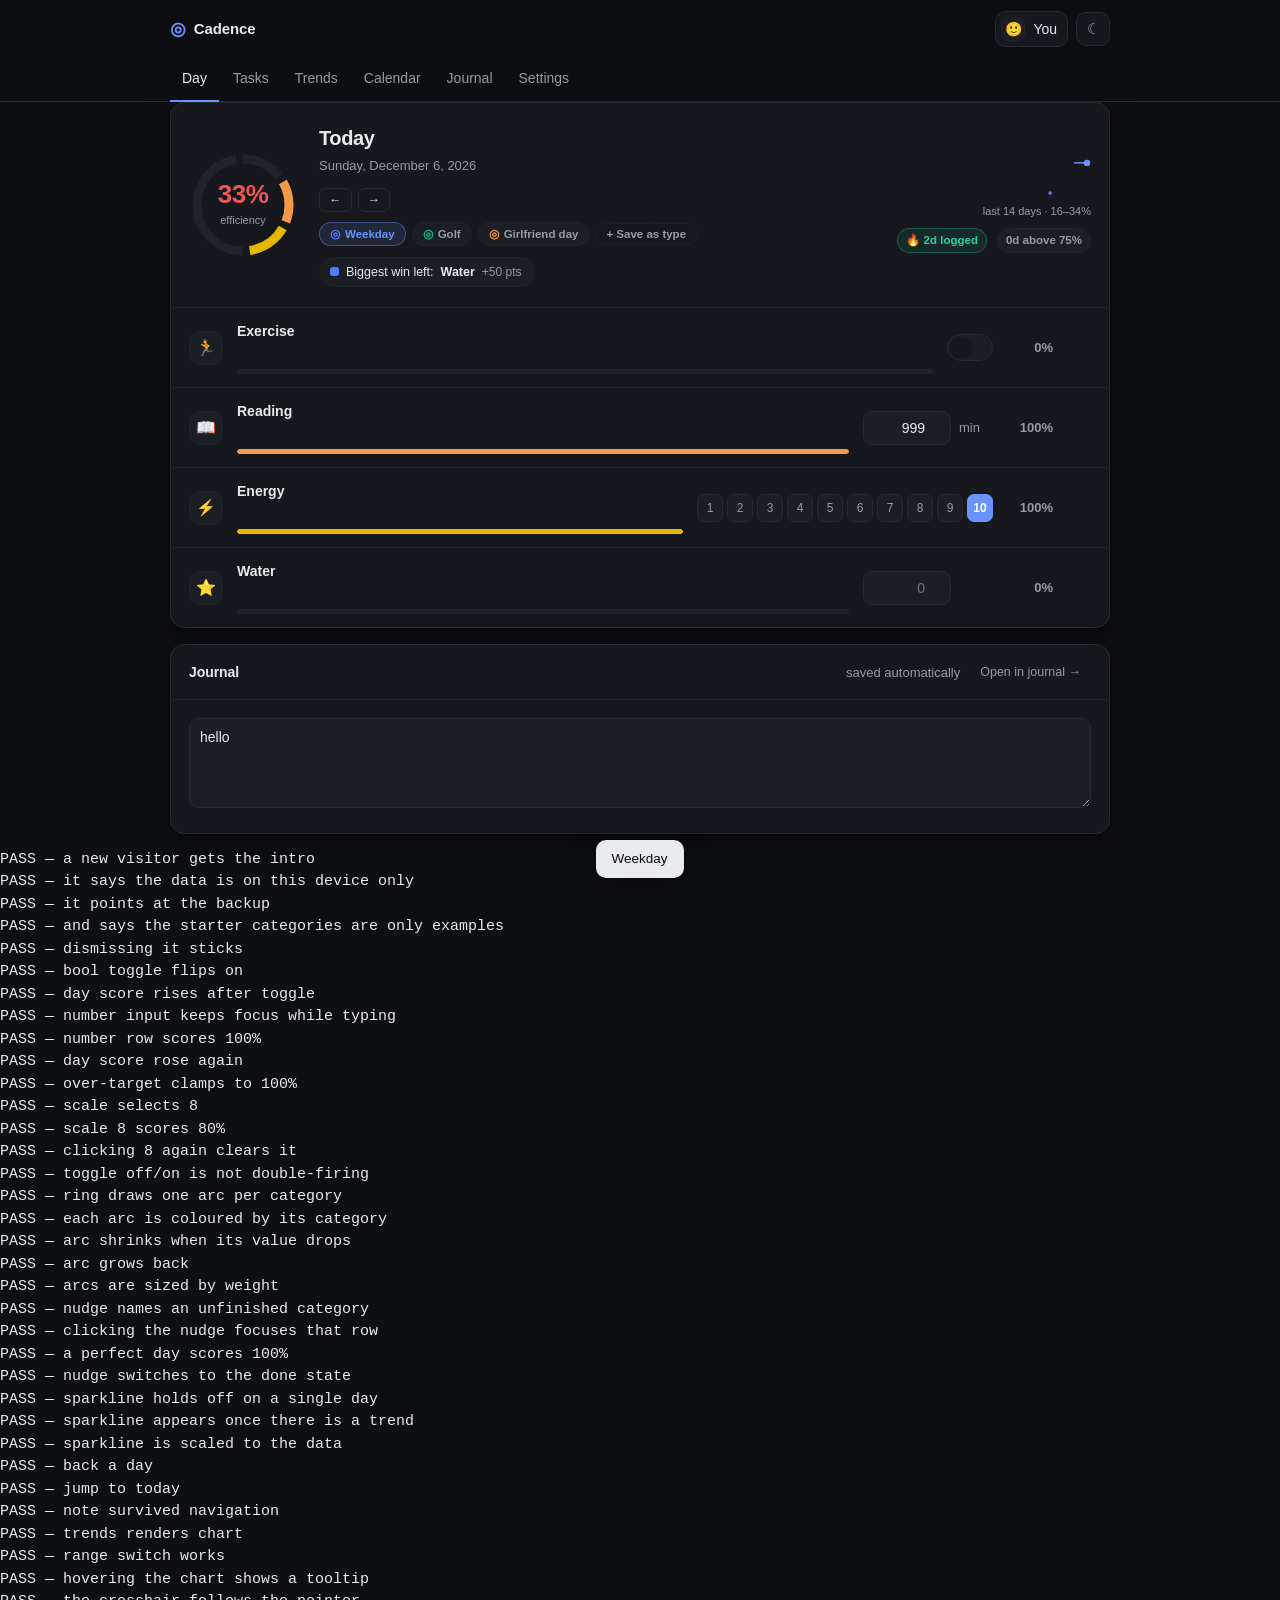
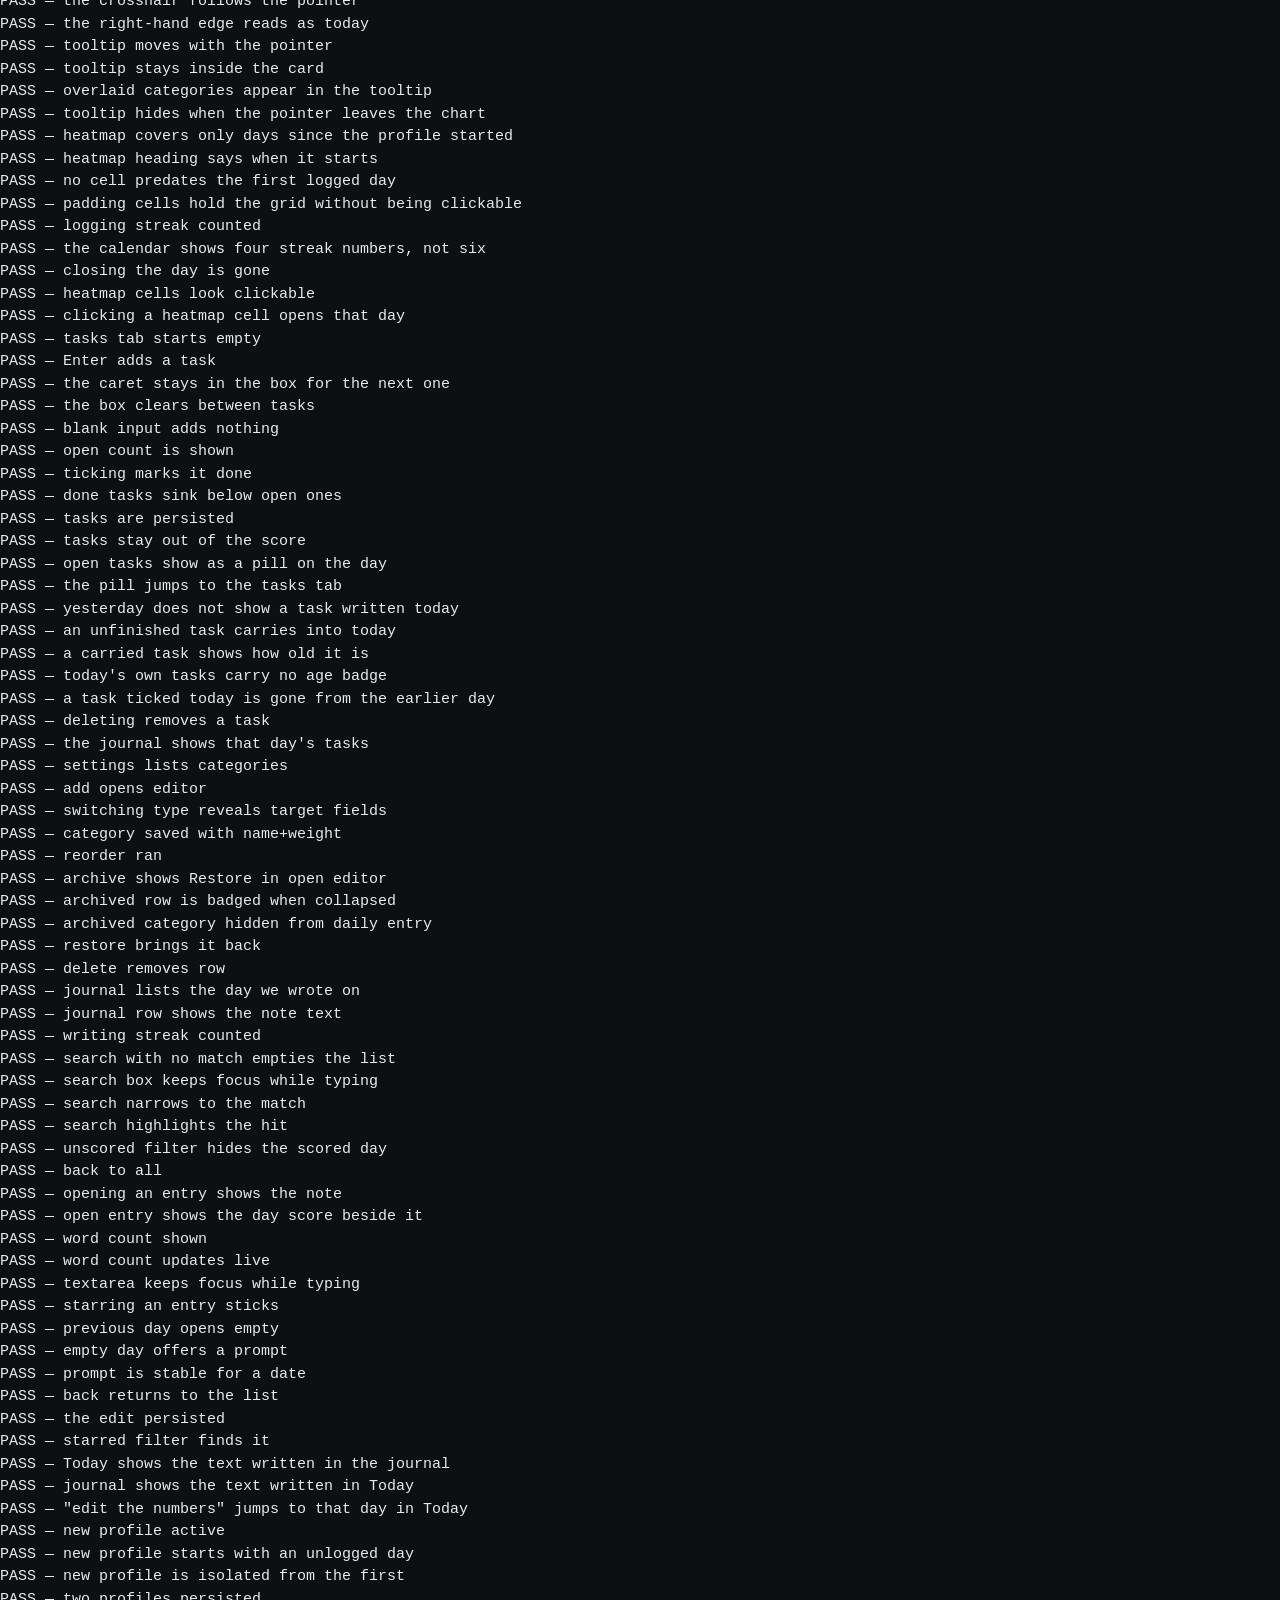
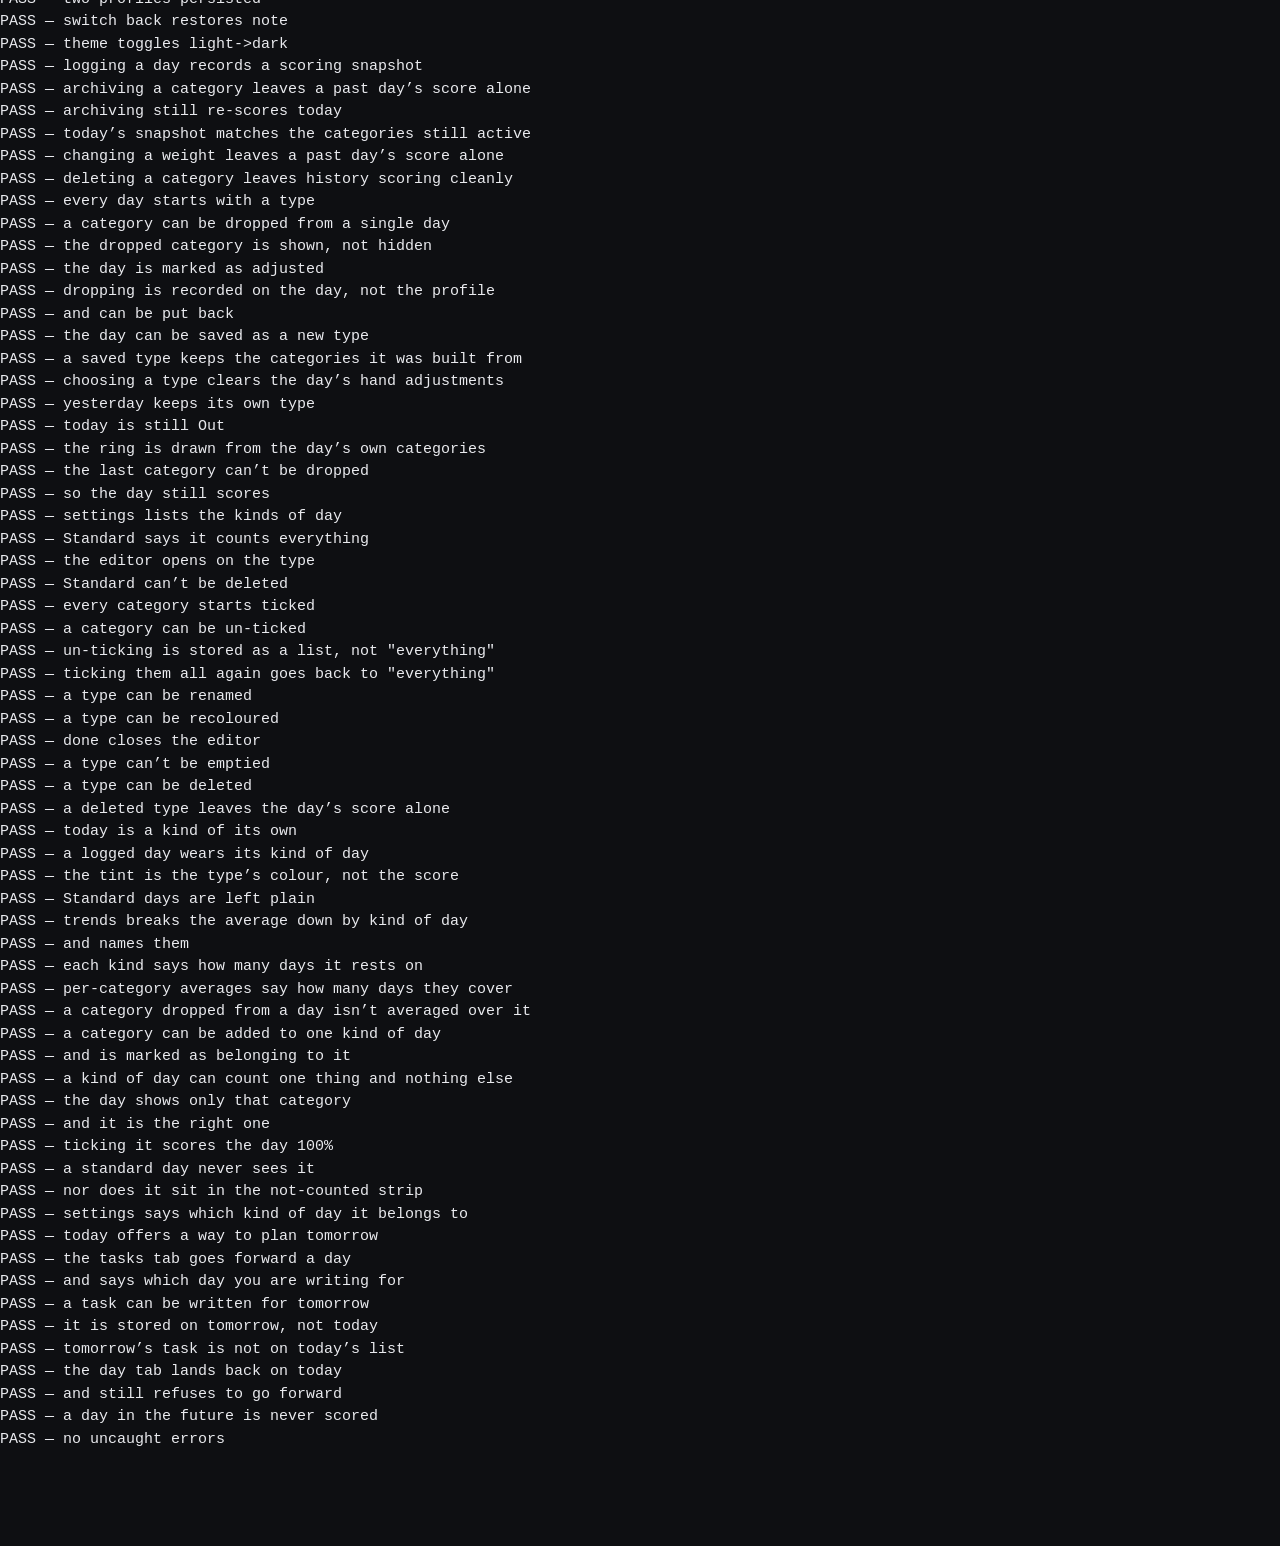
==== commit 111731bb: "Make it fit to hand to someone else A phone pass, a home-screen icon, and a plain answer to "where d" ====
--- a/smoke-test.html
+++ b/smoke-test.html
@@ -48,6 +48,17 @@
 const tab=v=>click(q('.tab[data-view="'+v+'"]'));
 const type=(el,v)=>{el.value=v; el.dispatchEvent(new Event('input',{bubbles:true}));};
 
+// --- first run: someone who didn't build this has to be told where their days live
+ok('a new visitor gets the intro', !!q('.intro'));
+ok('it says the data is on this device only',
+   q('.intro').textContent.includes('this device, and nowhere else'), q('.intro').textContent.slice(0,80));
+ok('it points at the backup', q('.intro').textContent.includes('Export JSON'));
+ok('and says the starter categories are only examples',
+   q('.intro').textContent.includes('only examples'));
+click(q('[data-introdone]'));
+ok('dismissing it sticks', !q('.intro') &&
+   JSON.parse(localStorage.getItem('cadence.v1')).seenIntro===true);
+
 // --- today: bool toggle
 const tog=q('.toggle'); click(tog);
 ok('bool toggle flips on', q('.toggle').getAttribute('aria-pressed')==='true');
--- a/styles.css
+++ b/styles.css
@@ -40,13 +40,18 @@
   color: var(--text);
   font: 15px/1.5 -apple-system, BlinkMacSystemFont, "Segoe UI", Inter, Roboto, Helvetica, Arial, sans-serif;
   -webkit-font-smoothing: antialiased;
-  padding-bottom: 80px;
-}
-.wrap { max-width: 980px; margin: 0 auto; padding: 0 20px; }
+  padding-bottom: calc(80px + env(safe-area-inset-bottom));
+}
+.wrap {
+  max-width: 980px; margin: 0 auto;
+  padding: 0 max(20px, env(safe-area-inset-left)) 0 max(20px, env(safe-area-inset-right));
+}
 
 /* ---------- topbar ---------- */
 .topbar {
   position: sticky; top: 0; z-index: 40;
+  /* Added to the Home Screen there is no browser chrome, so the app owns the notch. */
+  padding-top: env(safe-area-inset-top);
   background: color-mix(in srgb, var(--bg) 88%, transparent);
   backdrop-filter: saturate(180%) blur(12px);
   border-bottom: 1px solid var(--line);
@@ -484,3 +489,32 @@
   .toast { animation: none; }
   .heat i, .bar > i, .seg-fill { transition: none; }
 }
+
+/* First run, for someone who didn't build this. Deliberately plain and quiet — it is
+   information, not a marketing panel, and it is gone after one tap. */
+.intro .card-body p { margin: 0 0 12px; font-size: 14px; line-height: 1.6; max-width: 62ch; }
+.intro .card-body p:last-of-type { margin-bottom: 16px; }
+
+/* ---------- touch ----------
+   Last in the file on purpose: these override the defaults above, and every selector
+   here is a single class, so source order is what decides. */
+
+/* A 24px target is a miss as often as a hit on a phone. */
+@media (max-width: 640px) {
+  .tchip { padding: 9px 13px; }
+  .btn.sm { padding: 8px 12px; font-size: 13px; }
+  .nudge { padding: 9px 14px; }
+  .task-del { padding: 8px 11px; }
+  .scale button { min-height: 34px; }
+  .toggle { --w: 54px; height: 32px; }
+  .toggle::after { width: 26px; height: 26px; }
+  .toggle[aria-pressed="true"]::after { left: calc(100% - 28px); }
+  .m-off { width: 34px; height: 34px; font-size: 16px; }
+}
+
+/* No hover to reveal anything, whatever the width — a tablet is wide and still can't
+   hover. Anything that hides until hovered has to be visible here. */
+@media (hover: none) {
+  .m-off { opacity: 1; }
+  .m-sub { opacity: 1; }
+}
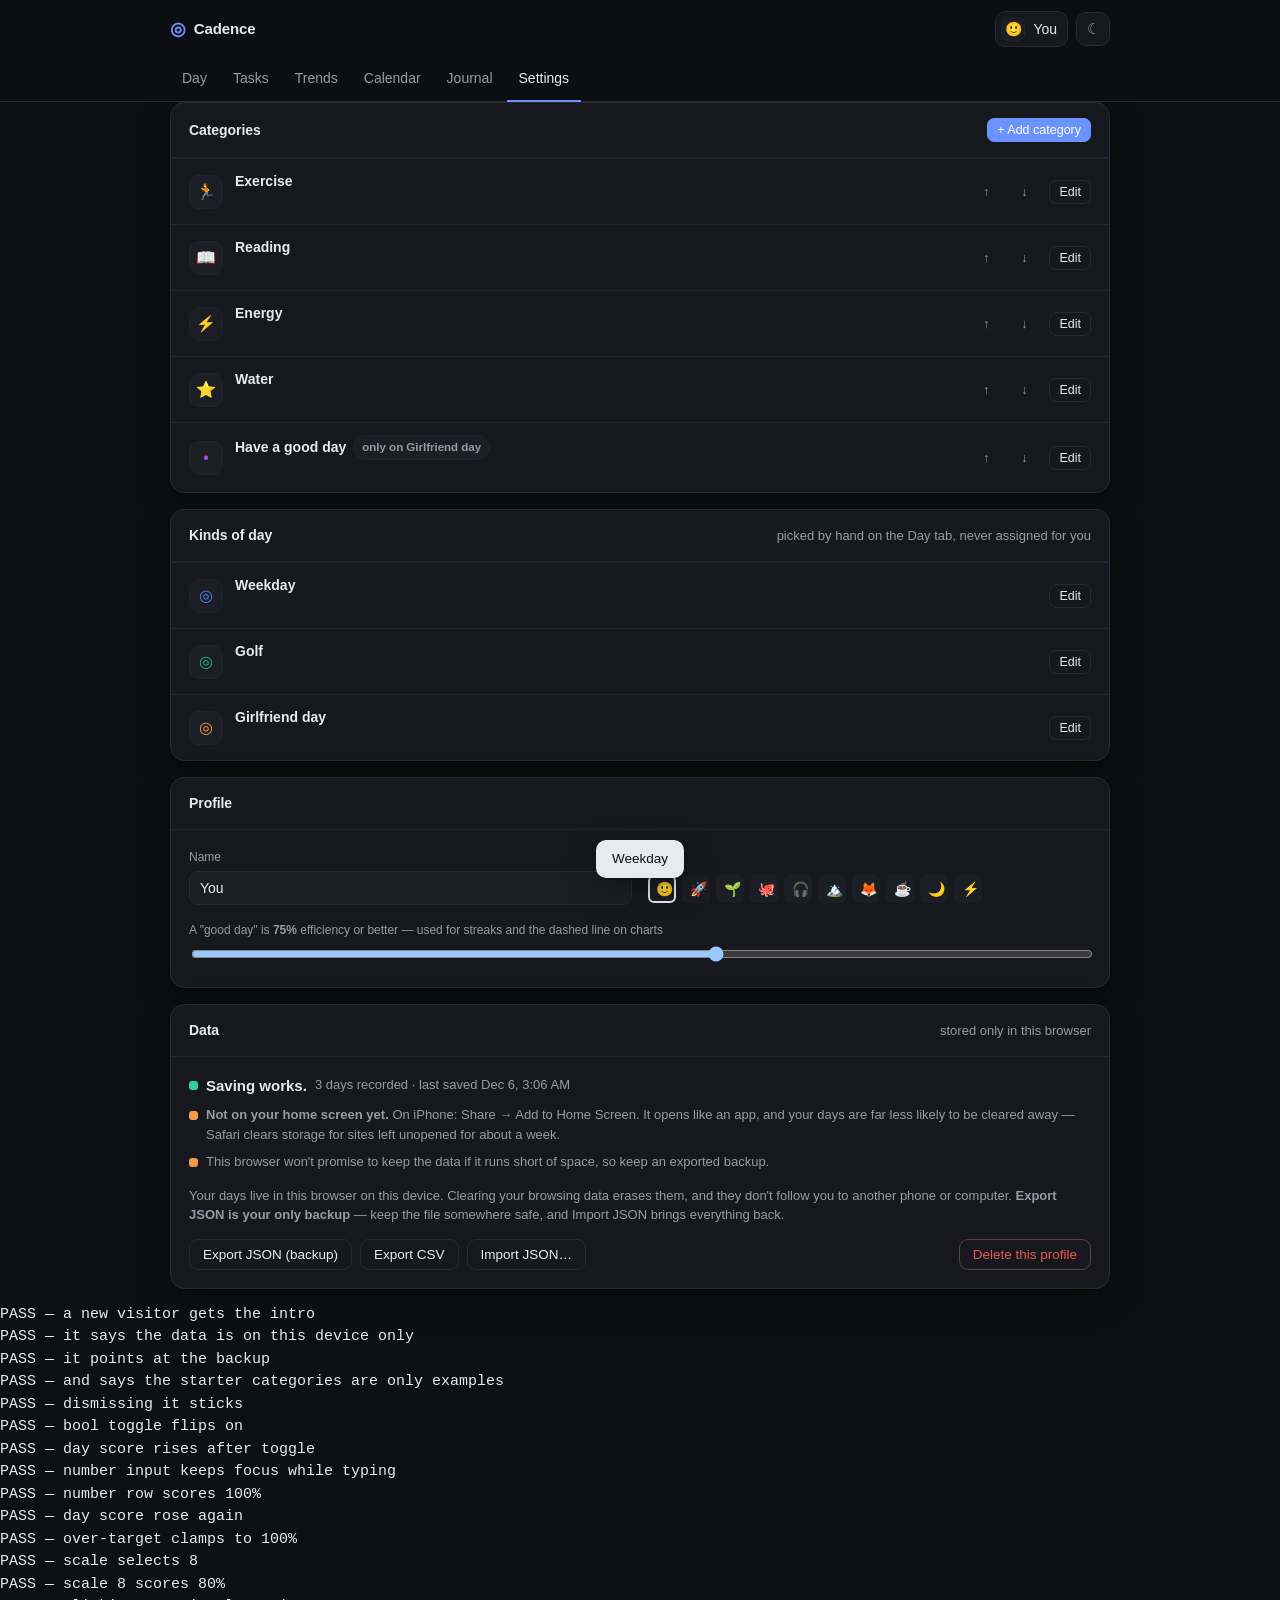
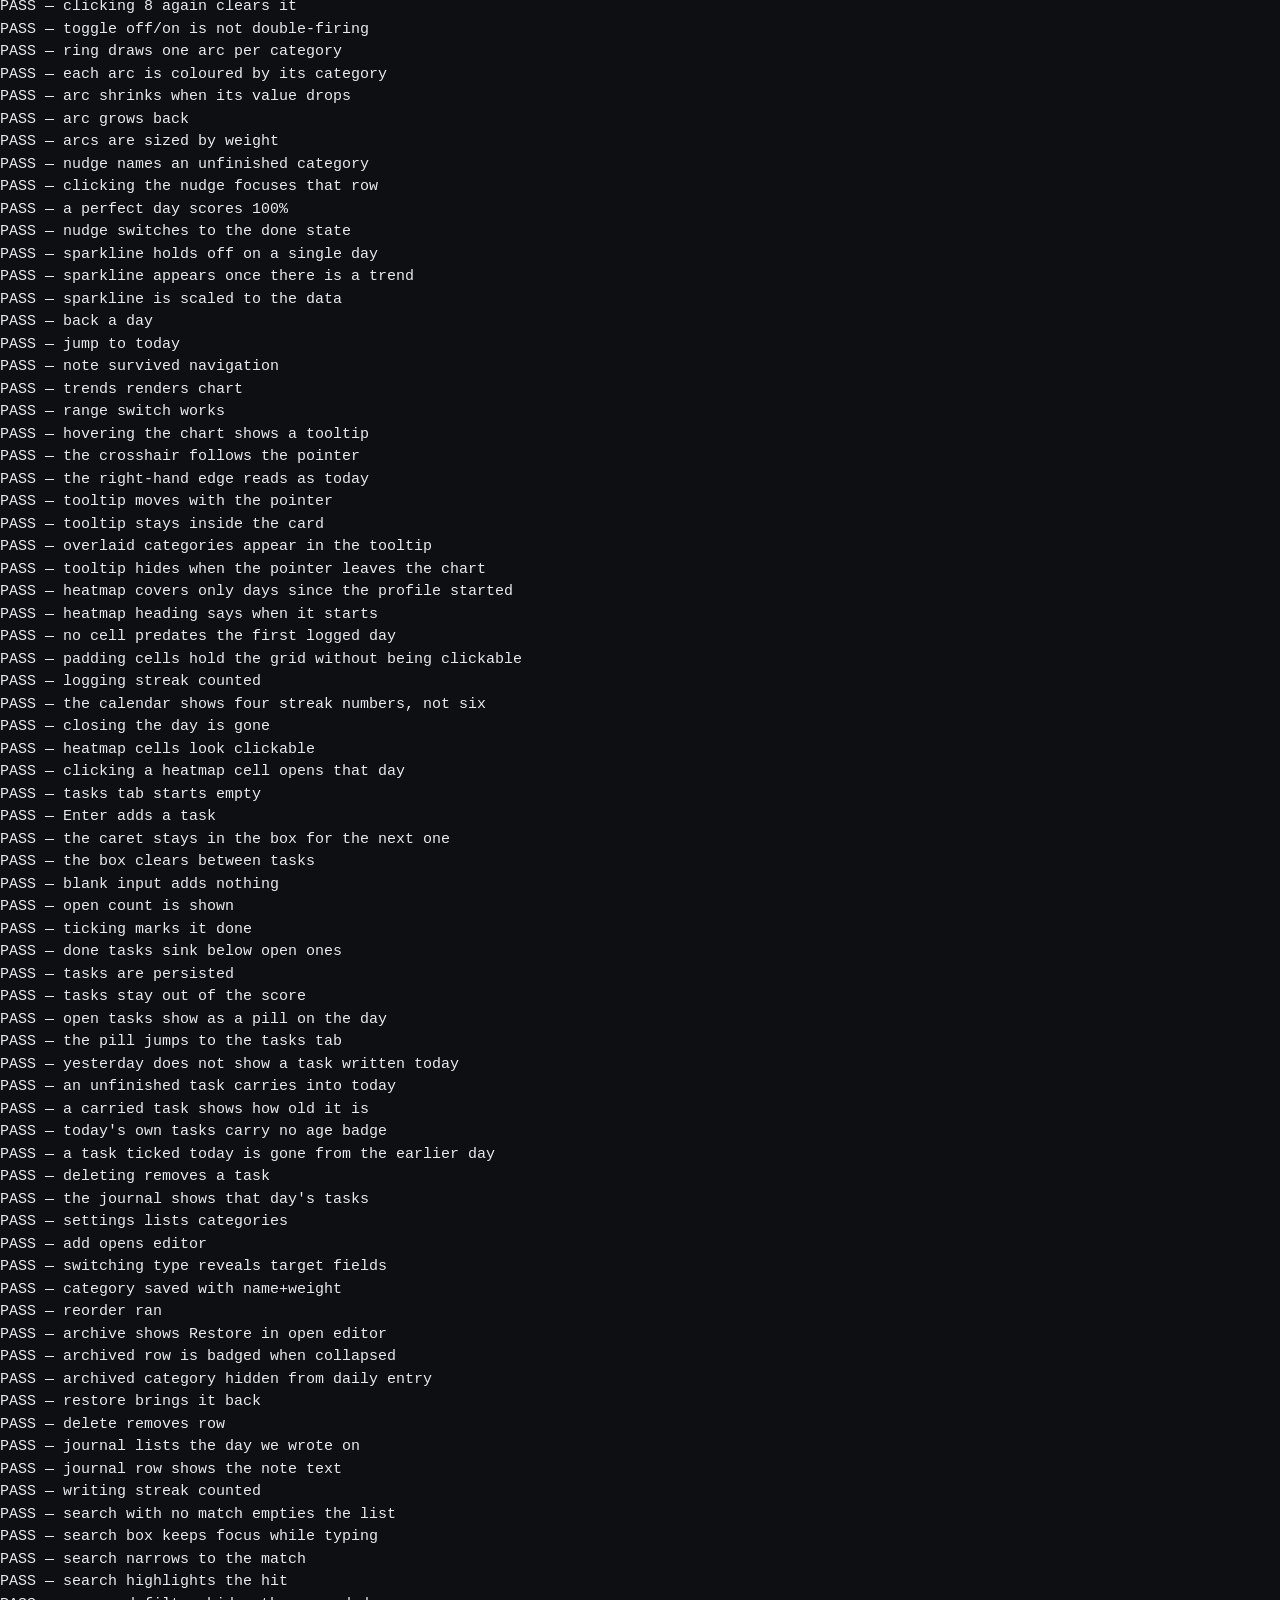
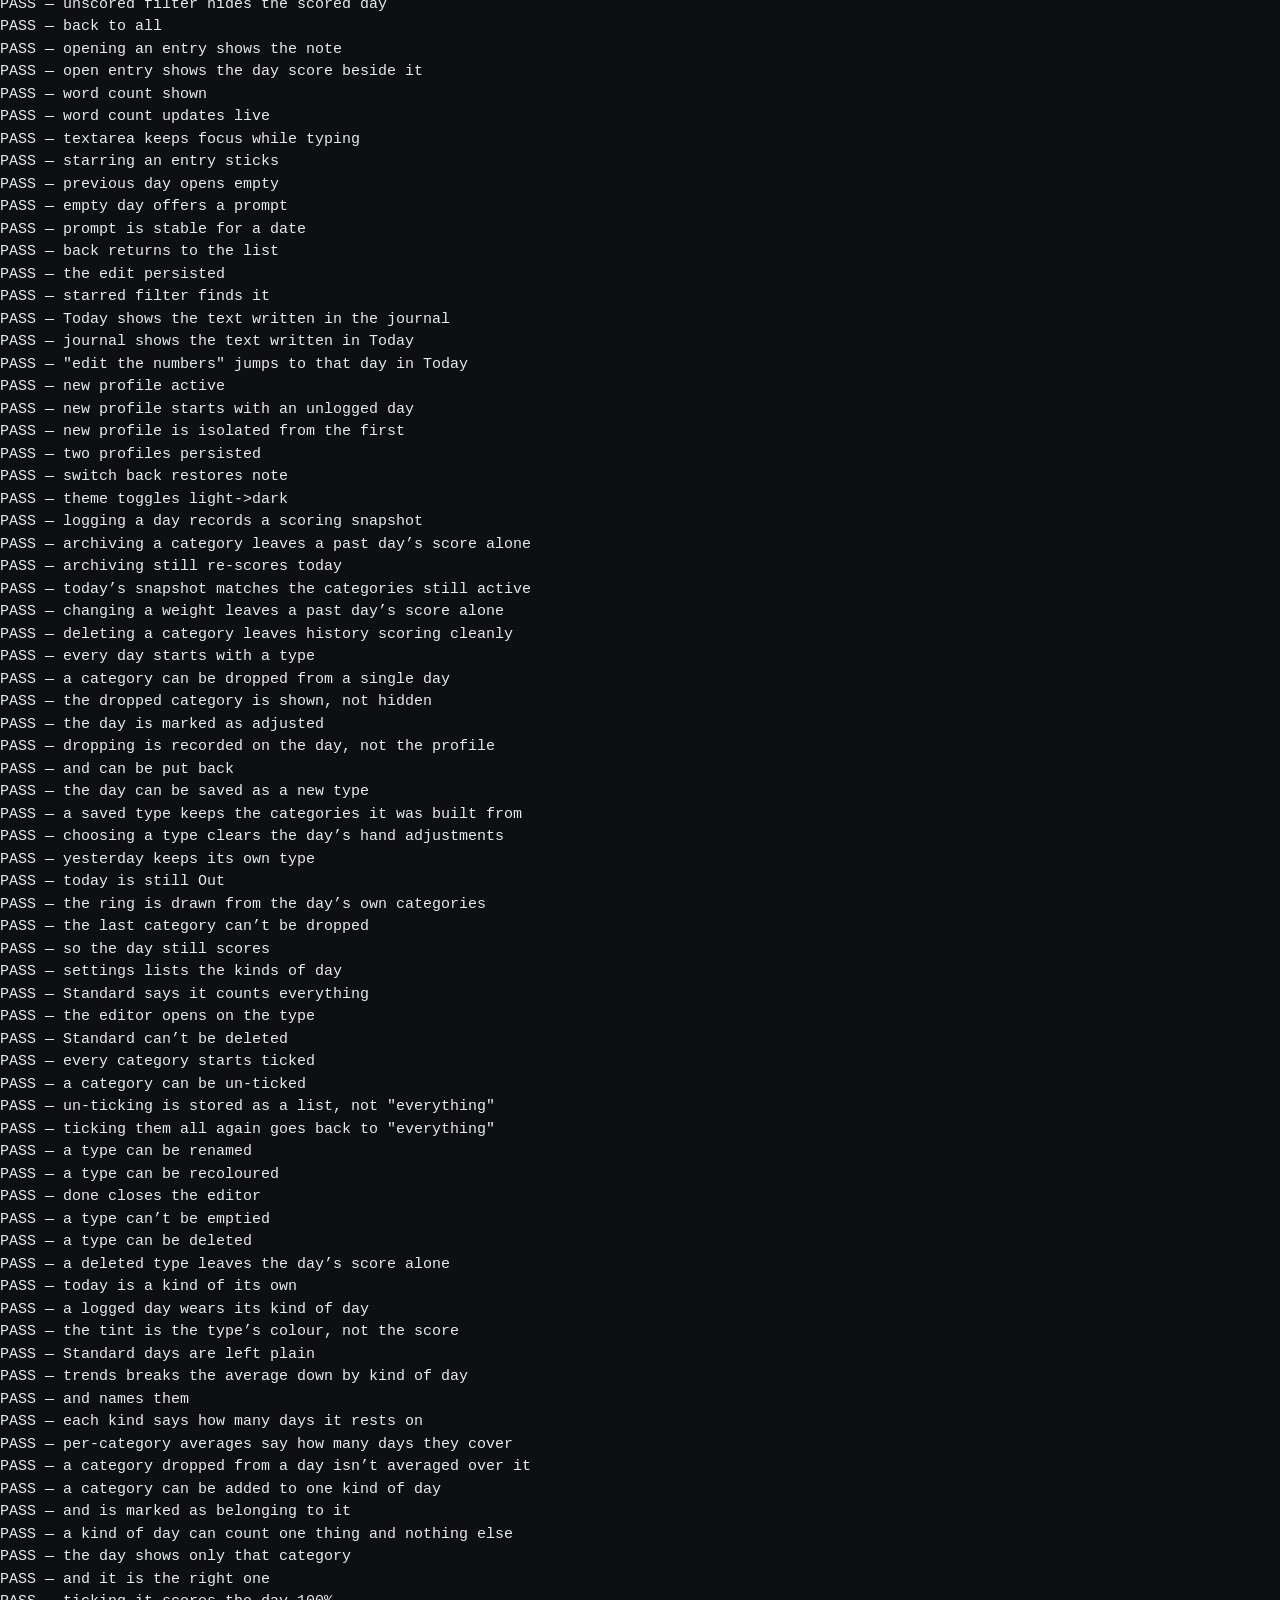
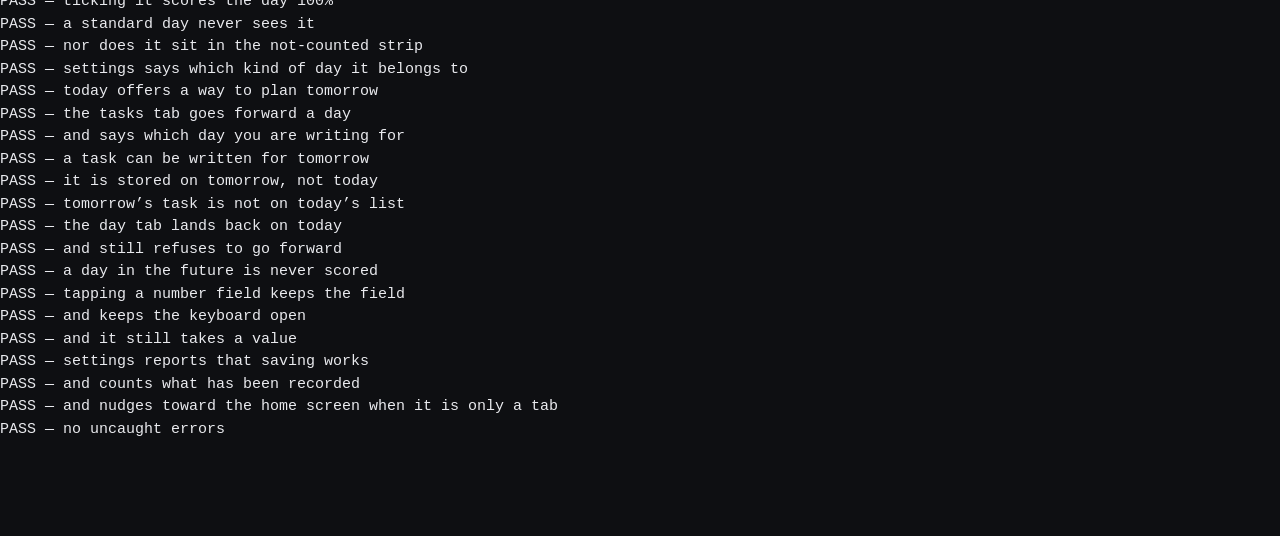
==== commit dc757633: "Two faults found by actually using it on a phone Number fields couldn't be typed into on iPhone. The" ====
--- a/smoke-test.html
+++ b/smoke-test.html
@@ -587,6 +587,27 @@
   return !!e && !Object.keys(e.values||{}).length;
 })());
 
+// --- tapping a number field must not rebuild the view under the caret
+tab('today');
+if (q('[data-day="today"]')) click(q('[data-day="today"]'));
+const nf=q('input[data-kind="num"]');
+if (nf) {
+  nf.focus(); click(nf);
+  const still=q('input[data-kind="num"]');
+  ok('tapping a number field keeps the field', still===nf);
+  ok('and keeps the keyboard open', document.activeElement===still);
+  type(still,'5');
+  ok('and it still takes a value', document.activeElement===still && still.value==='5');
+} else ok('number field present to tap', false, 'no numeric category on this day');
+
+// --- the app can say whether saving actually works
+tab('settings');
+ok('settings reports that saving works', q('#view').textContent.includes('Saving works'),
+   q('.storage-check')?q('.storage-check').textContent.slice(0,60):'no storage panel');
+ok('and counts what has been recorded', /\d+ days? recorded/.test(q('#view').textContent));
+ok('and nudges toward the home screen when it is only a tab',
+   q('#view').textContent.includes('Add to Home'));
+
 ok('no uncaught errors', window.__errs.length===0, window.__errs.join(' | '));
 restore();   // hand the browser back its real data
 document.title = out.filter(l=>l.startsWith('FAIL')).length ? 'FAILURES' : 'ALL PASS';
--- a/styles.css
+++ b/styles.css
@@ -495,6 +495,17 @@
 .intro .card-body p { margin: 0 0 12px; font-size: 14px; line-height: 1.6; max-width: 62ch; }
 .intro .card-body p:last-of-type { margin-bottom: 16px; }
 
+/* Storage check, in Settings beside the export buttons. */
+.storage-check { display: grid; gap: 8px; }
+.storage-check .row { align-items: flex-start; gap: 8px; }
+.storage-check .dot { margin-top: 6px; flex: none; }
+.warn-card {
+  border: 1px solid color-mix(in srgb, var(--bad) 40%, transparent);
+  background: color-mix(in srgb, var(--bad) 8%, transparent);
+  border-radius: var(--radius-sm); padding: 14px 16px;
+}
+.warn-card p { margin: 8px 0 0; font-size: 13.5px; line-height: 1.55; color: var(--muted); }
+
 /* ---------- touch ----------
    Last in the file on purpose: these override the defaults above, and every selector
    here is a single class, so source order is what decides. */
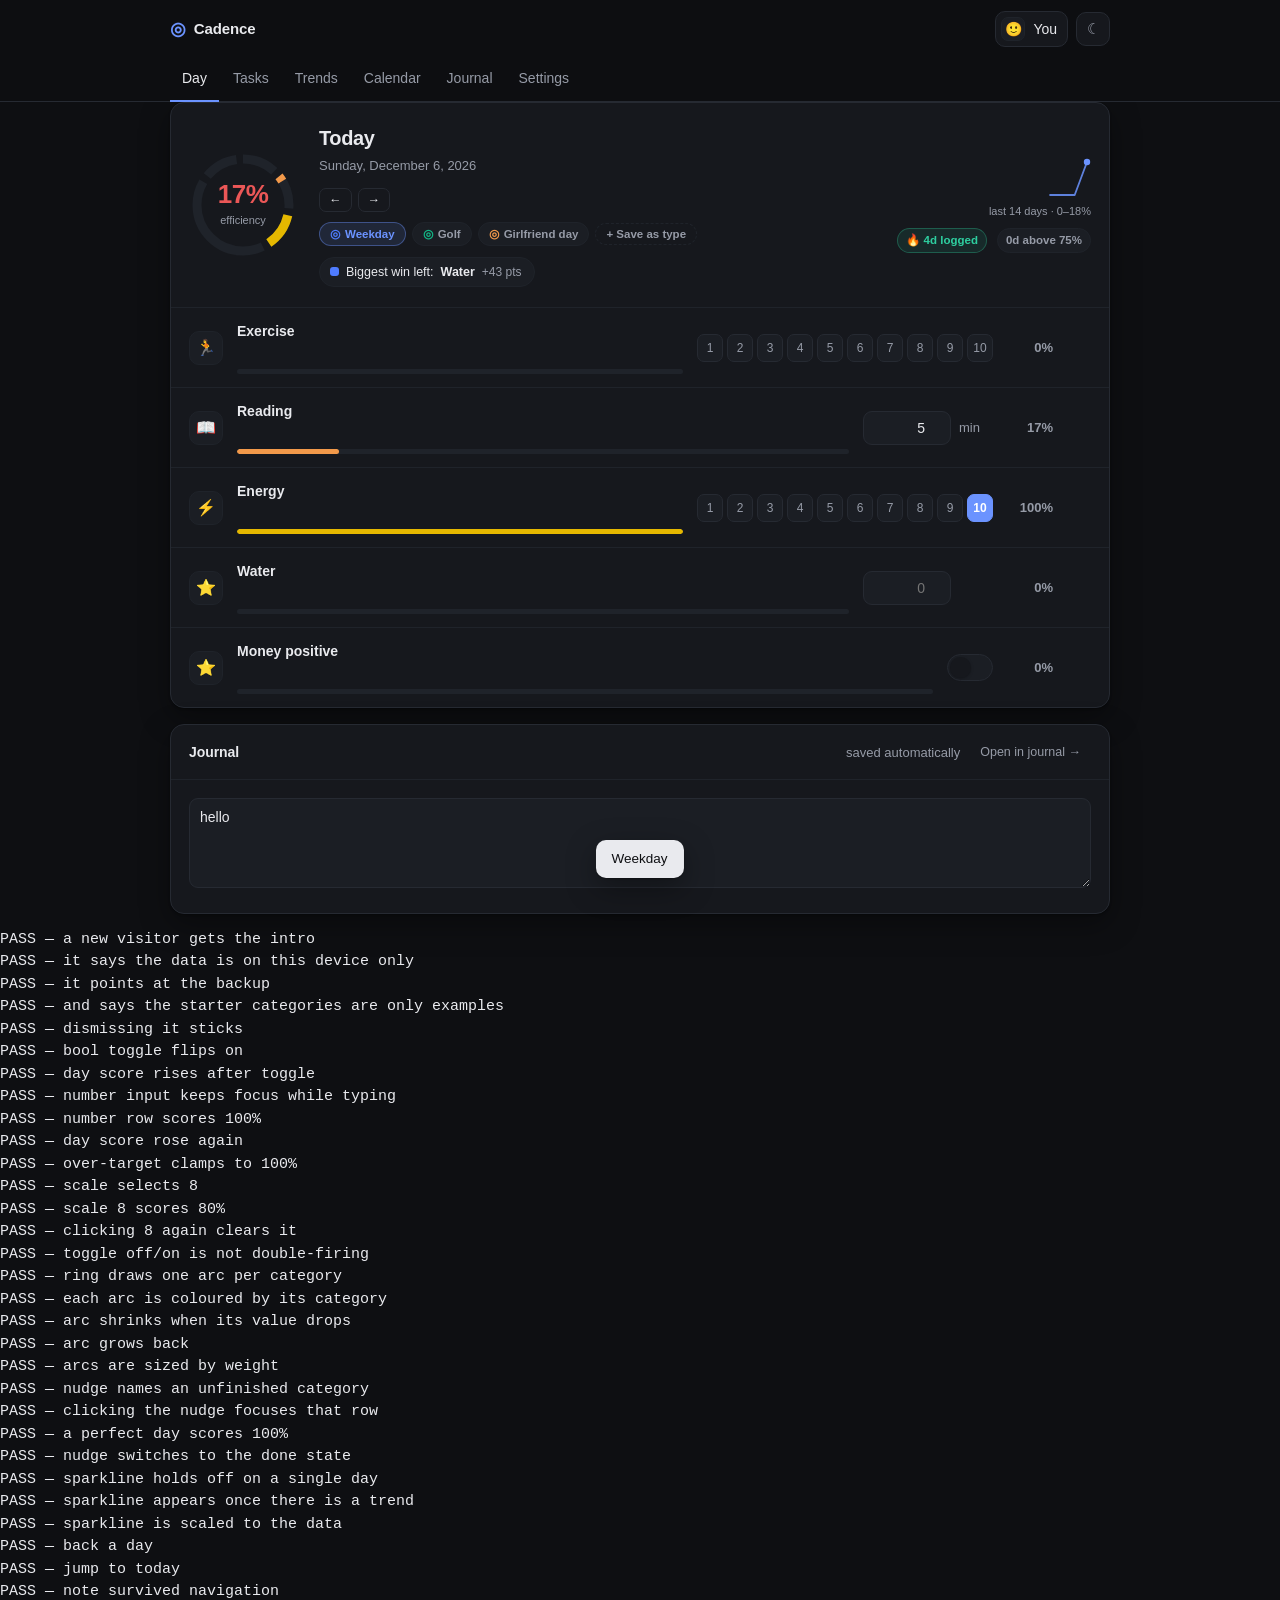
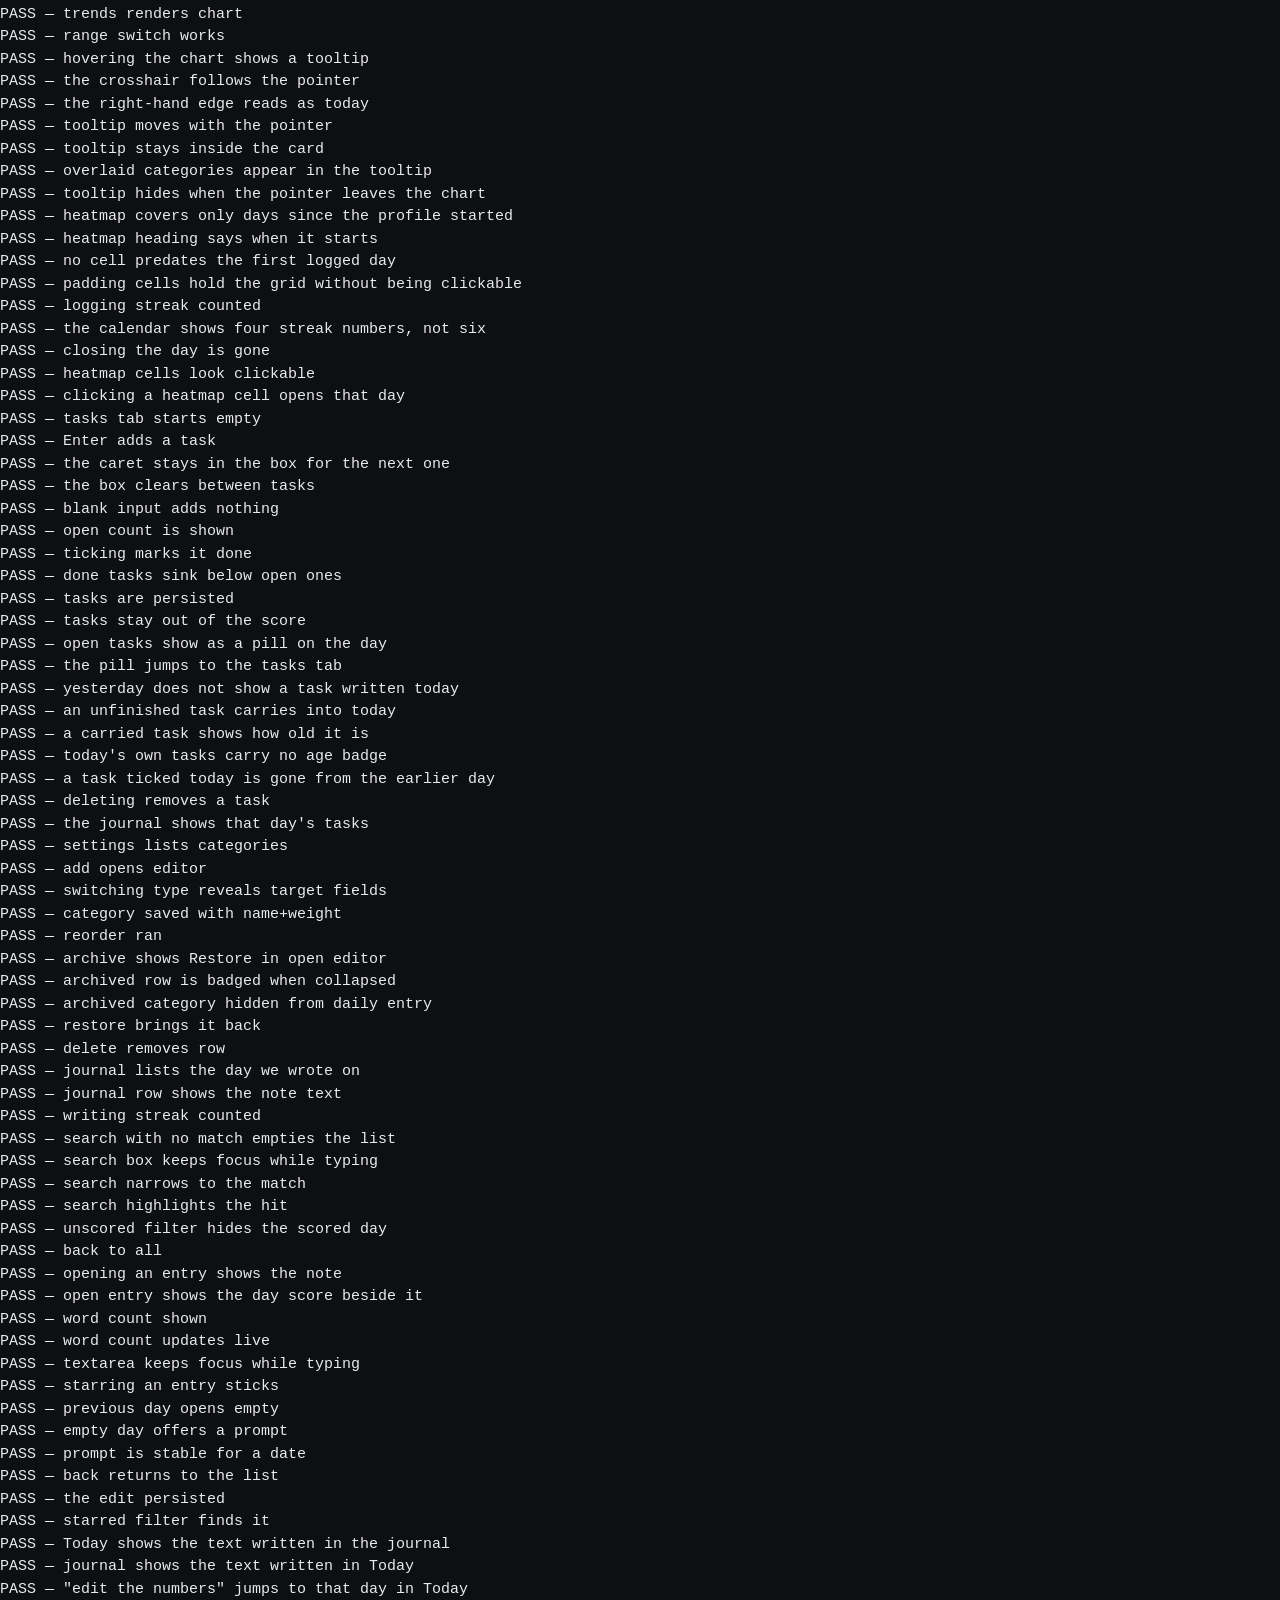
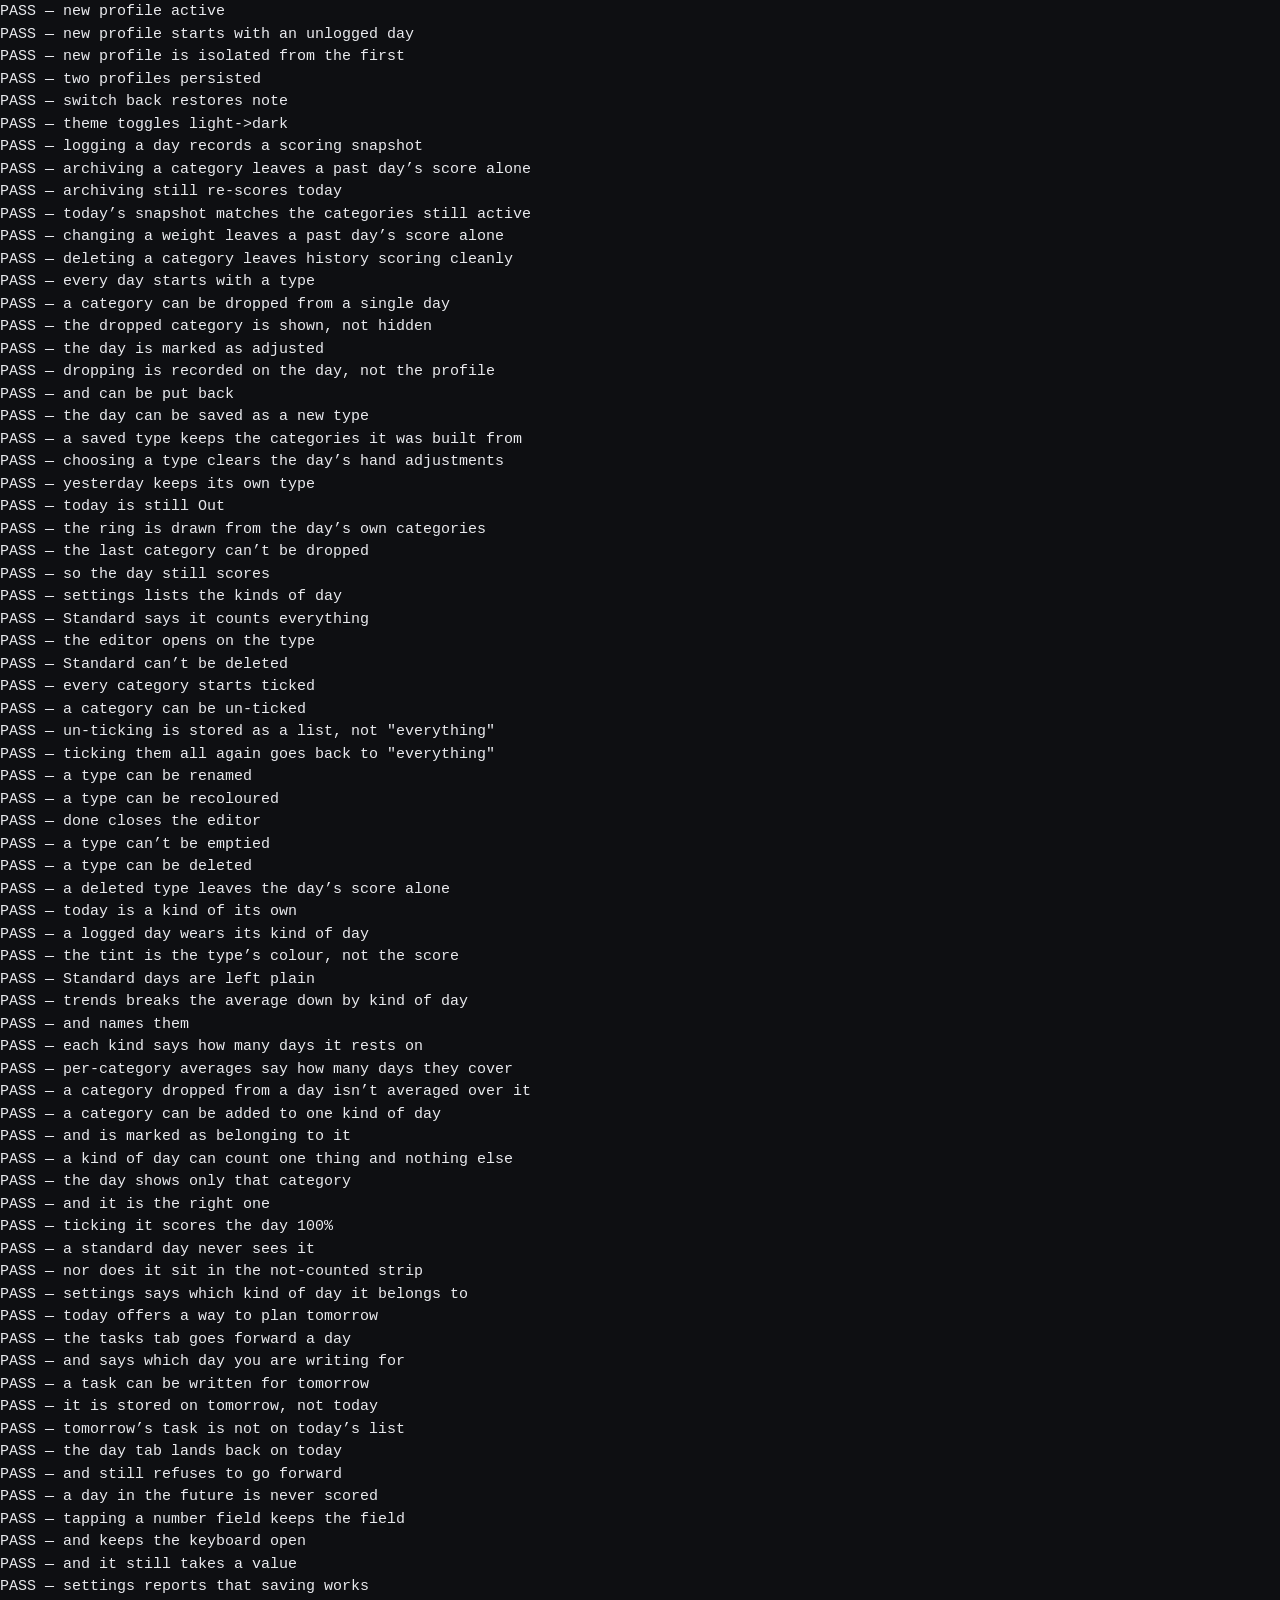
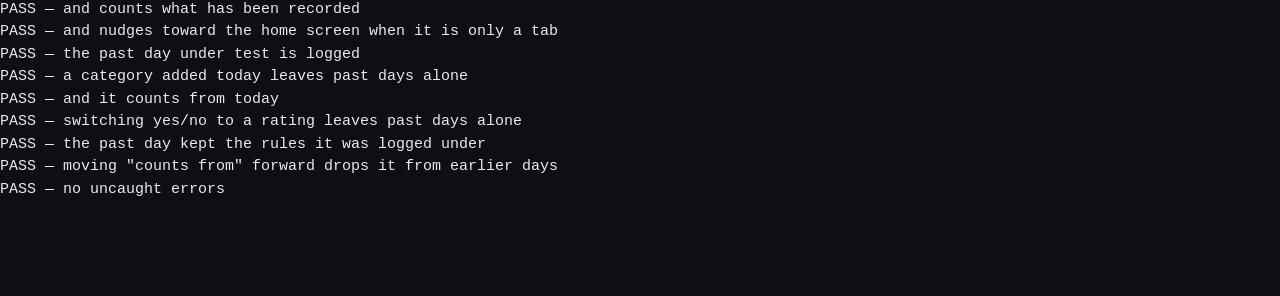
==== commit ce4f1131: "Editing a category no longer reaches into days already logged Two reports from real use, one fault u" ====
--- a/smoke-test.html
+++ b/smoke-test.html
@@ -608,6 +608,55 @@
 ok('and nudges toward the home screen when it is only a tab',
    q('#view').textContent.includes('Add to Home'));
 
+// --- editing a category must not reach into days already logged
+tab('today');
+if (q('[data-day="today"]')) click(q('[data-day="today"]'));
+click(q('[data-day="-1"]')); click(q('[data-day="-1"]'));   // a settled past day
+if (score()==='—') click(q('.toggle'));                    // make sure it is actually logged
+const pastKey=dk(-2), pastBefore=score();
+ok('the past day under test is logged', pastBefore!=='—', pastBefore);
+
+// (a) a category added today doesn't apply backwards
+tab('settings'); click(q('[data-add]'));
+const newName=q('[data-f="name"]'); newName.value='Money positive';
+newName.dispatchEvent(new Event('change',{bubbles:true}));
+click(q('[data-done]'));
+tab('today');
+ok('a category added today leaves past days alone', score()===pastBefore,
+   pastBefore+' -> '+score());
+ok('and it counts from today', (()=>{
+  const r=JSON.parse(localStorage.getItem('cadence.v1')), p=r.profiles[r.activeProfileId];
+  const m=p.metrics.find(x=>x.name==='Money positive');
+  return m && m.createdAt===dk(0);
+})());
+
+// (b) changing a yes/no category to a 1-10 rating must not re-score what is behind it
+const boolRow=qq('.metric').find(r=>r.querySelector('.toggle'));
+const pastBoolId=boolRow.querySelector('.toggle').dataset.set;
+tab('settings');
+click(q('[data-edit="'+pastBoolId+'"]'));
+const sel=q('[data-f="type"]'); sel.value='scale'; sel.dispatchEvent(new Event('change',{bubbles:true}));
+click(q('[data-done]'));
+tab('today');
+ok('switching yes/no to a rating leaves past days alone', score()===pastBefore,
+   pastBefore+' -> '+score());
+ok('the past day kept the rules it was logged under', (()=>{
+  const r=JSON.parse(localStorage.getItem('cadence.v1')), p=r.profiles[r.activeProfileId];
+  return (p.entries[pastKey].scoring[pastBoolId]||{}).type==='bool';
+})(), JSON.stringify((JSON.parse(localStorage.getItem('cadence.v1'))
+  .profiles[JSON.parse(localStorage.getItem('cadence.v1')).activeProfileId]
+  .entries[pastKey].scoring||{})[pastBoolId]));
+
+// (c) and "counts from" can pull a category back out of the past
+tab('settings'); click(q('[data-edit="'+pastBoolId+'"]'));
+const cf=q('[data-f="createdAt"]'); cf.value=dk(0);
+cf.dispatchEvent(new Event('change',{bubbles:true}));
+click(q('[data-done]'));
+tab('today');
+ok('moving "counts from" forward drops it from earlier days', score()!==pastBefore,
+   'still '+score());
+click(q('[data-day="today"]'));
+
 ok('no uncaught errors', window.__errs.length===0, window.__errs.join(' | '));
 restore();   // hand the browser back its real data
 document.title = out.filter(l=>l.startsWith('FAIL')).length ? 'FAILURES' : 'ALL PASS';
